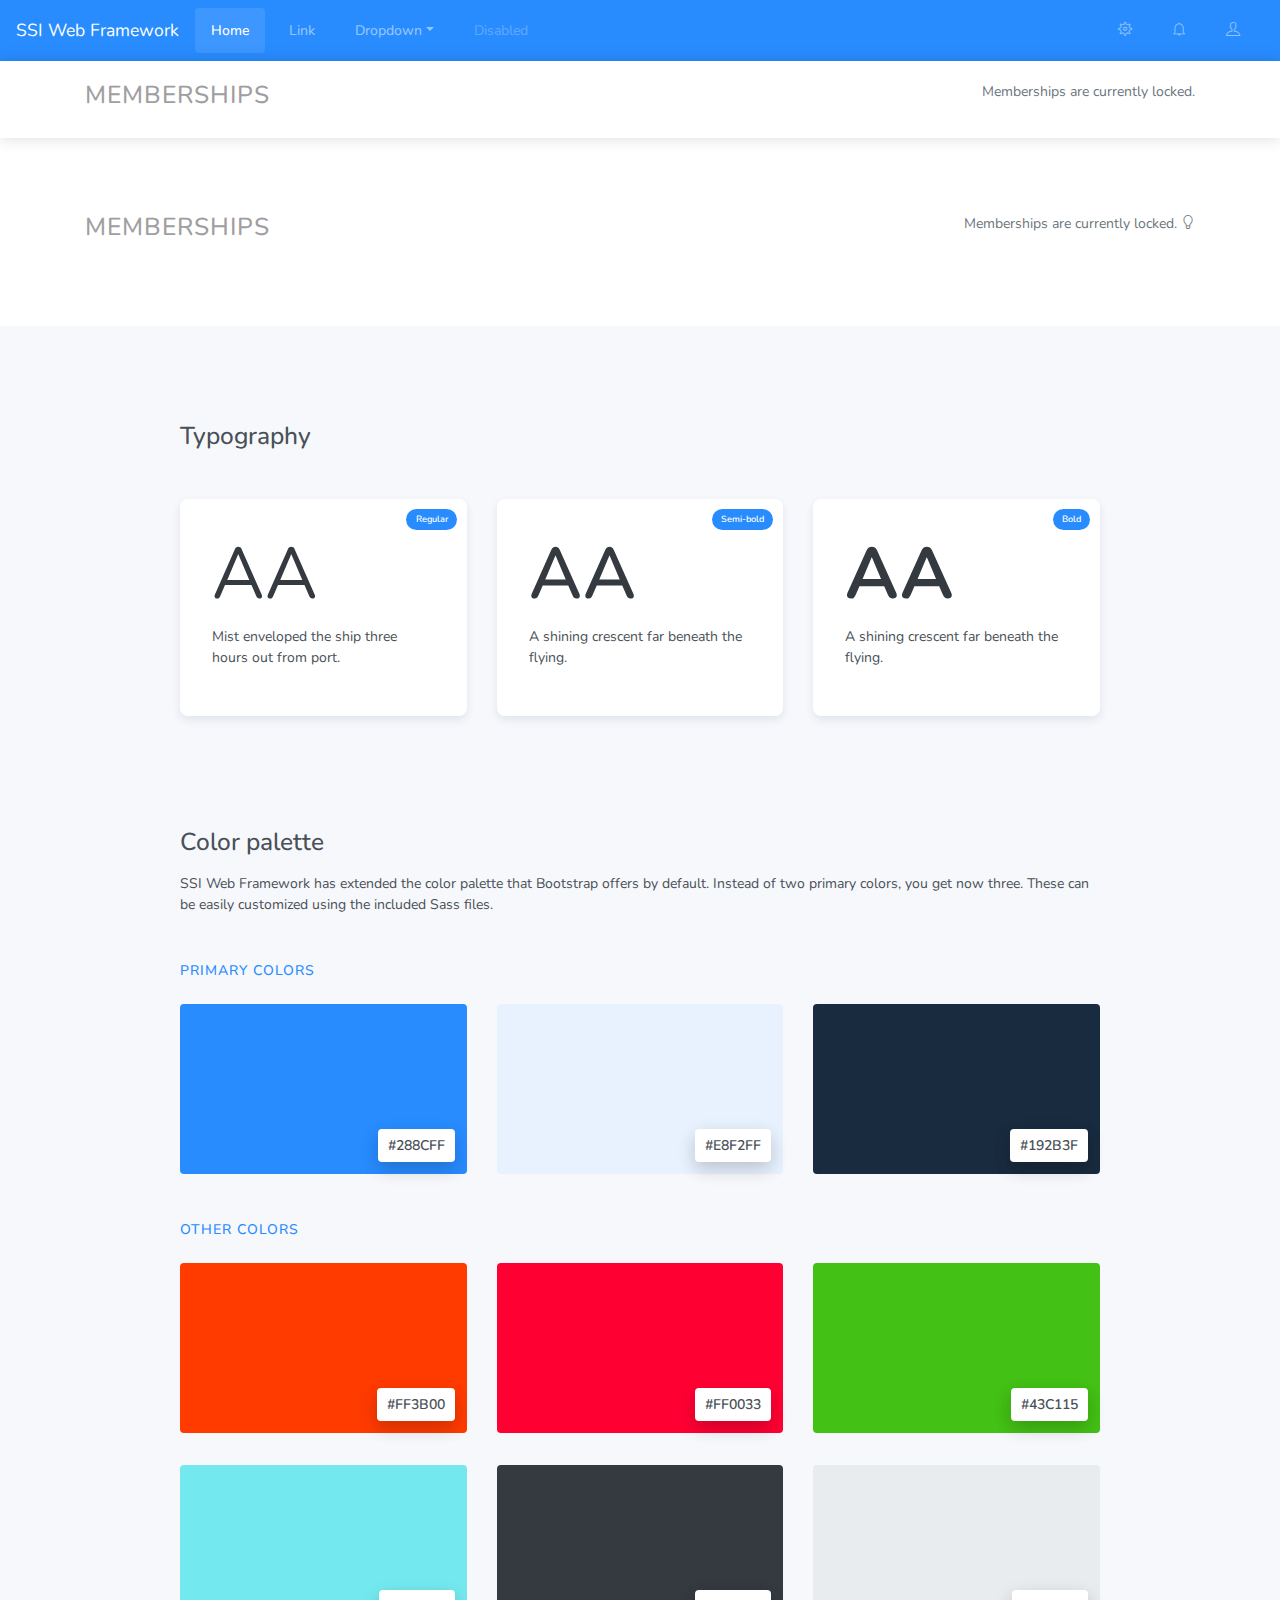
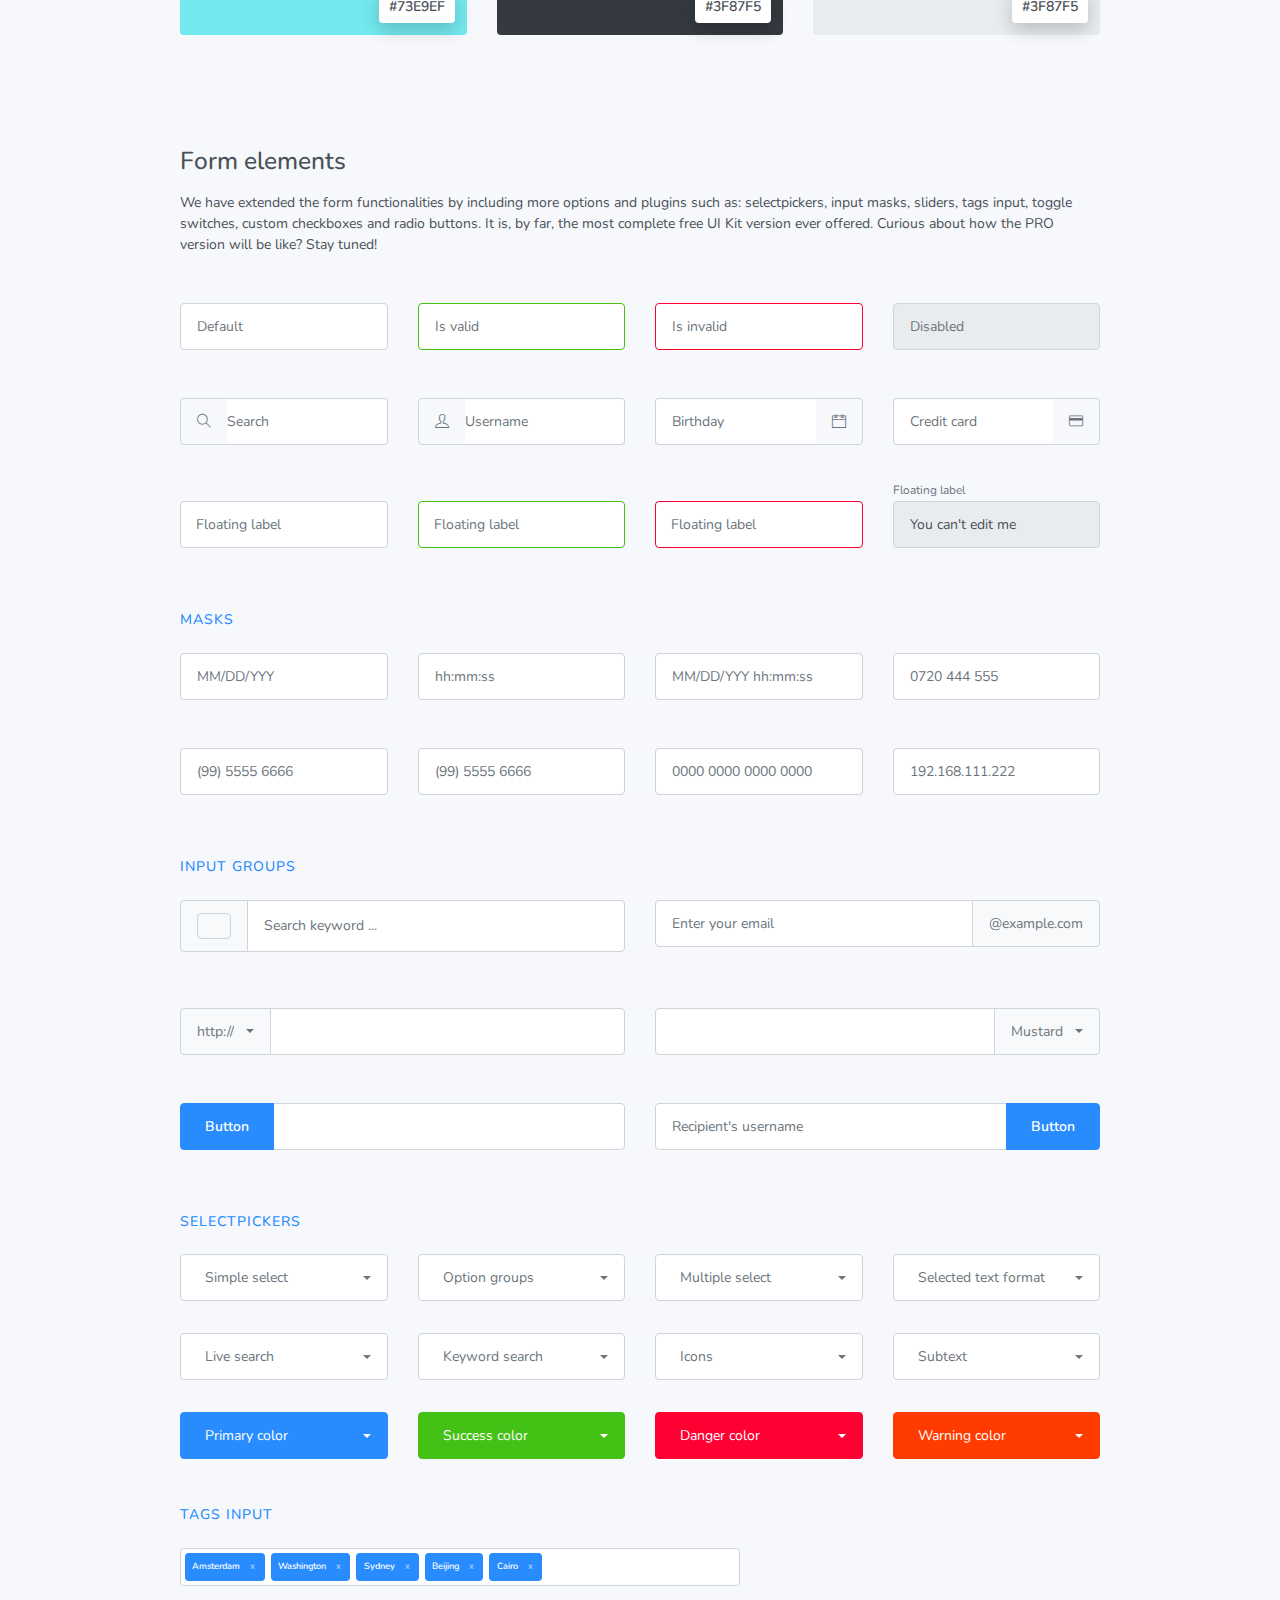
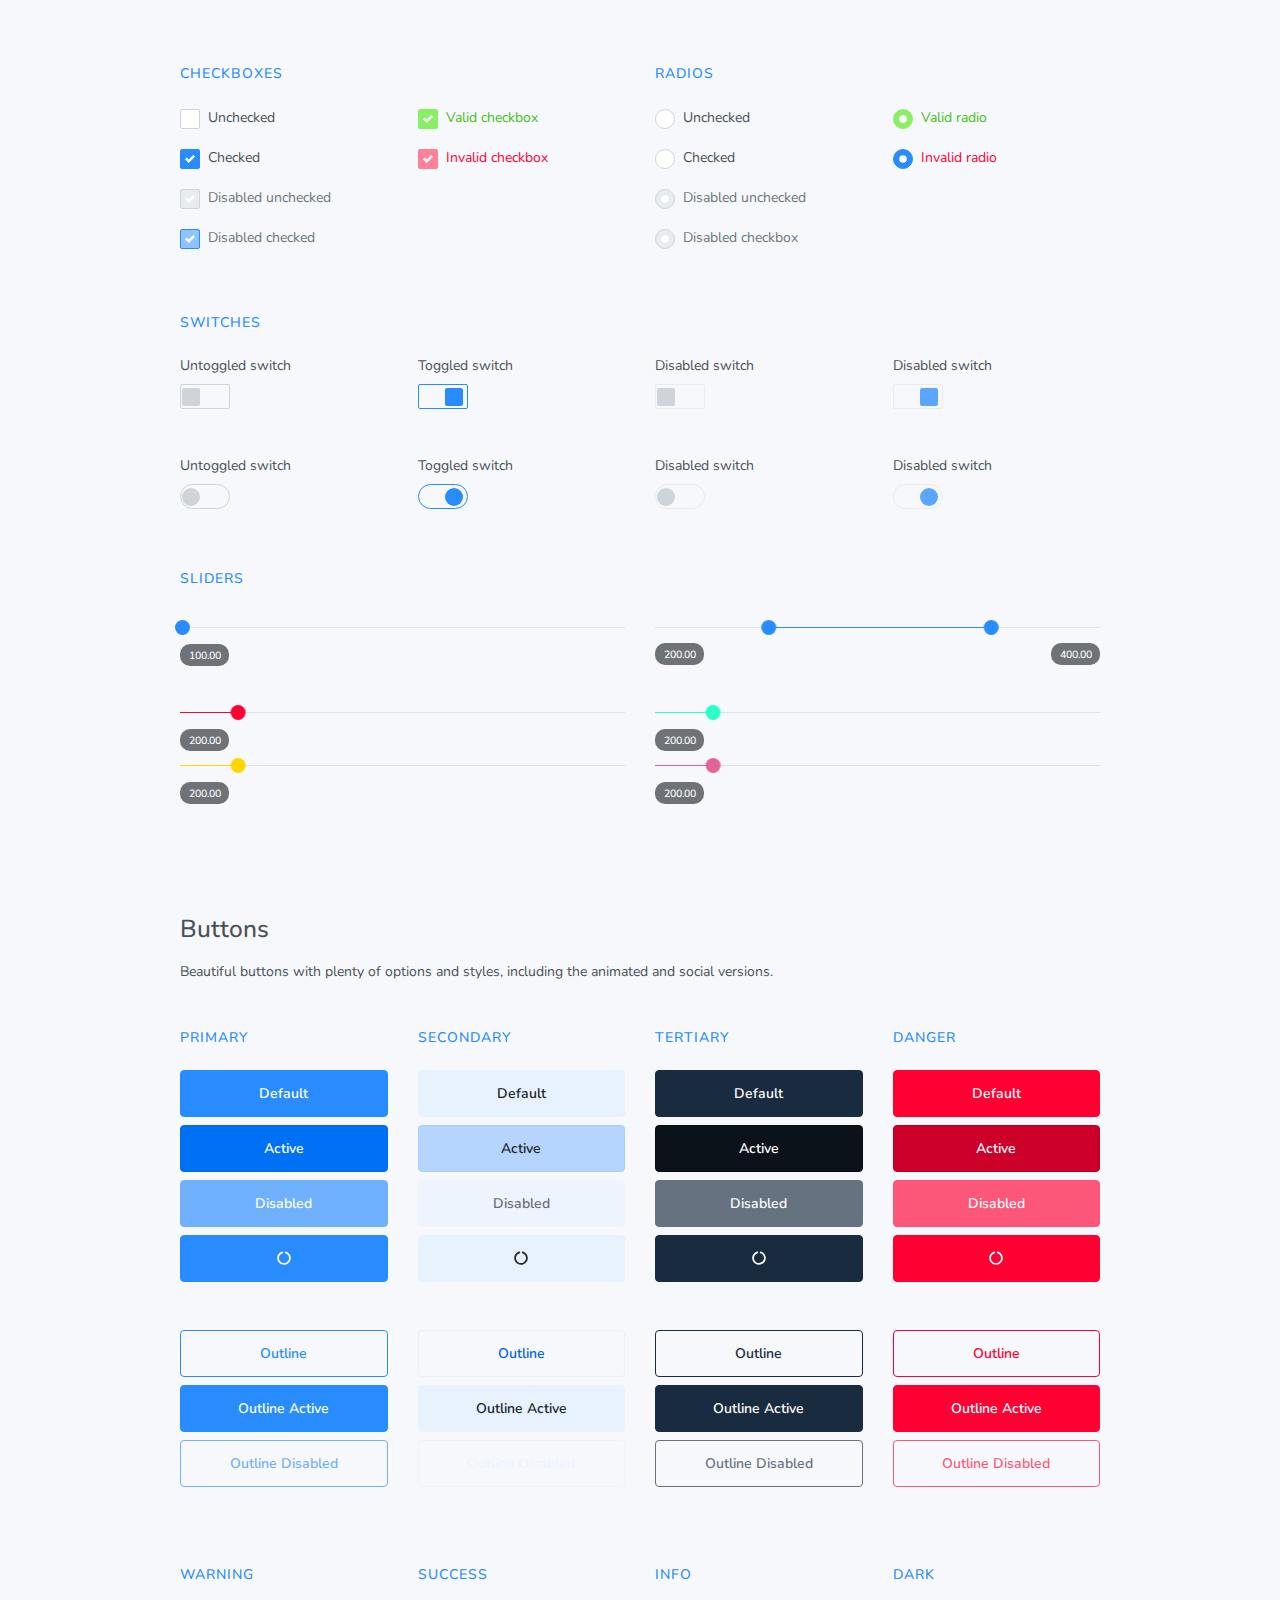
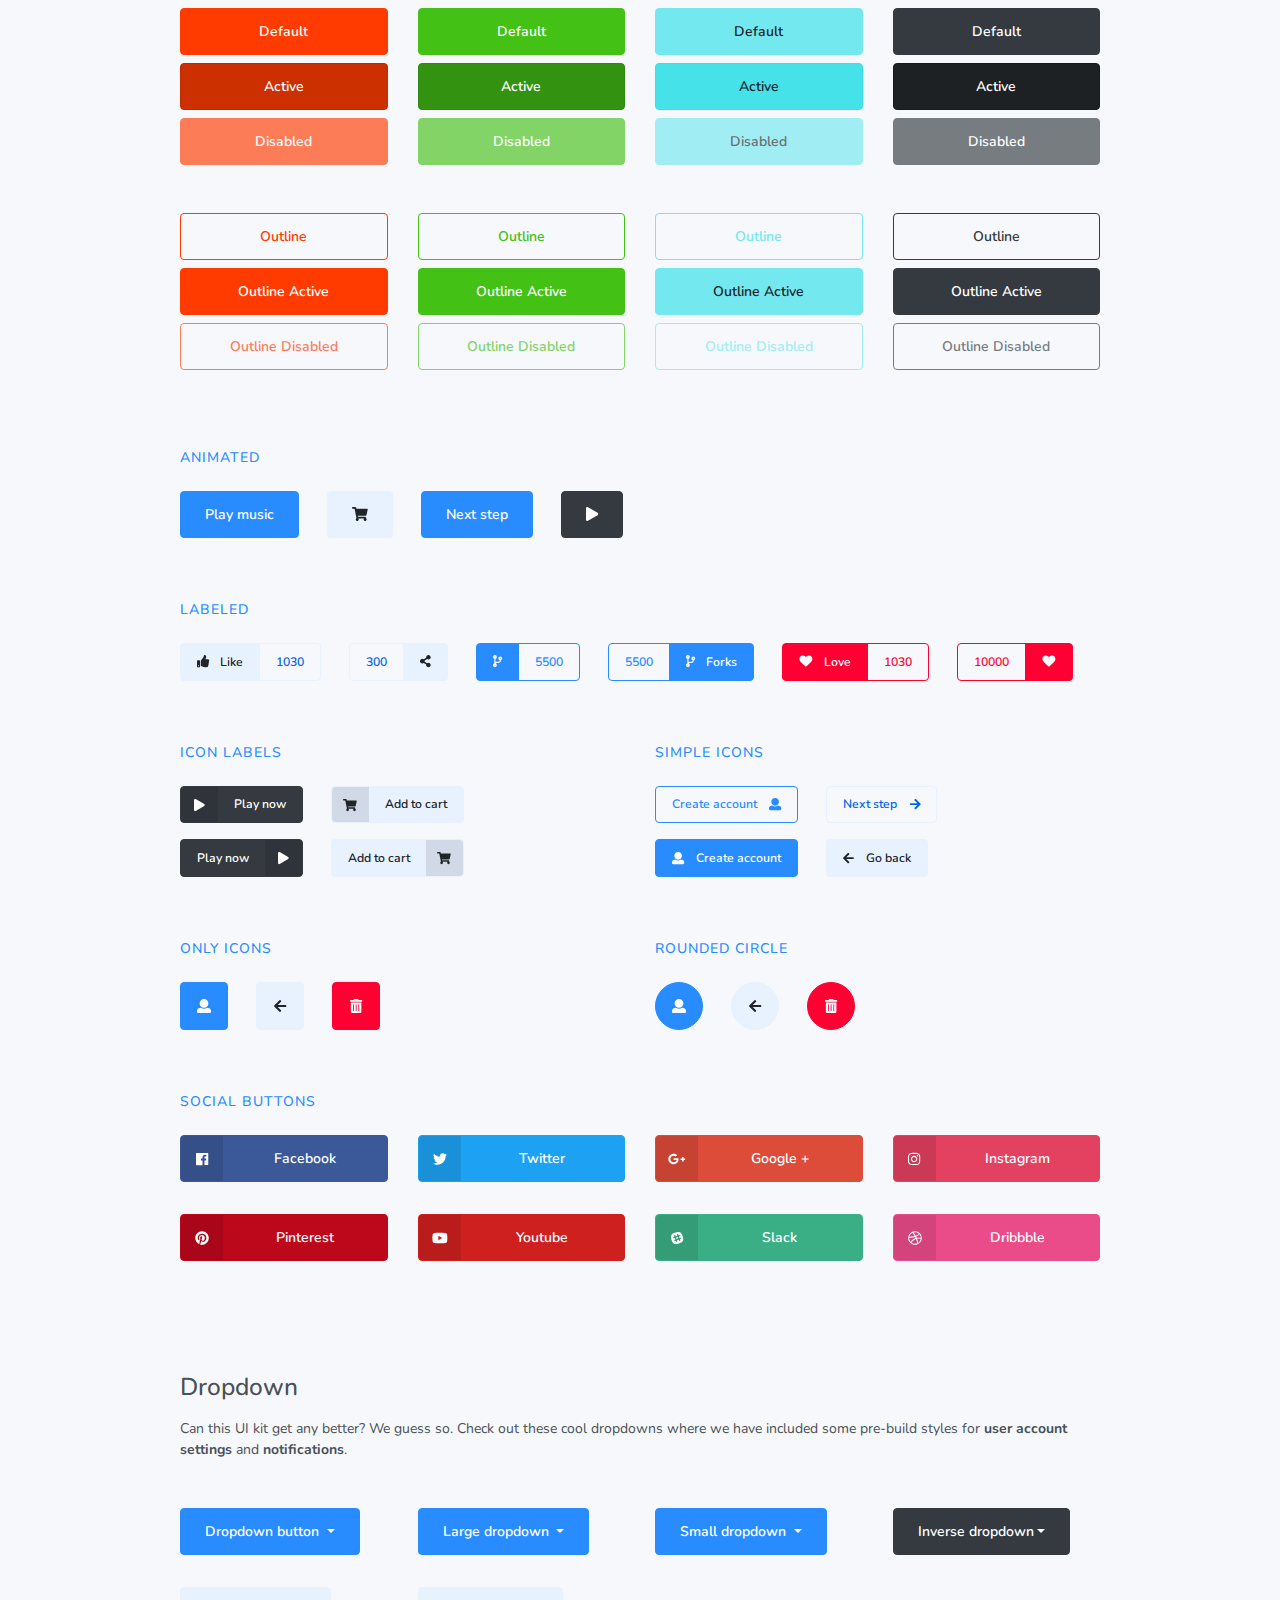
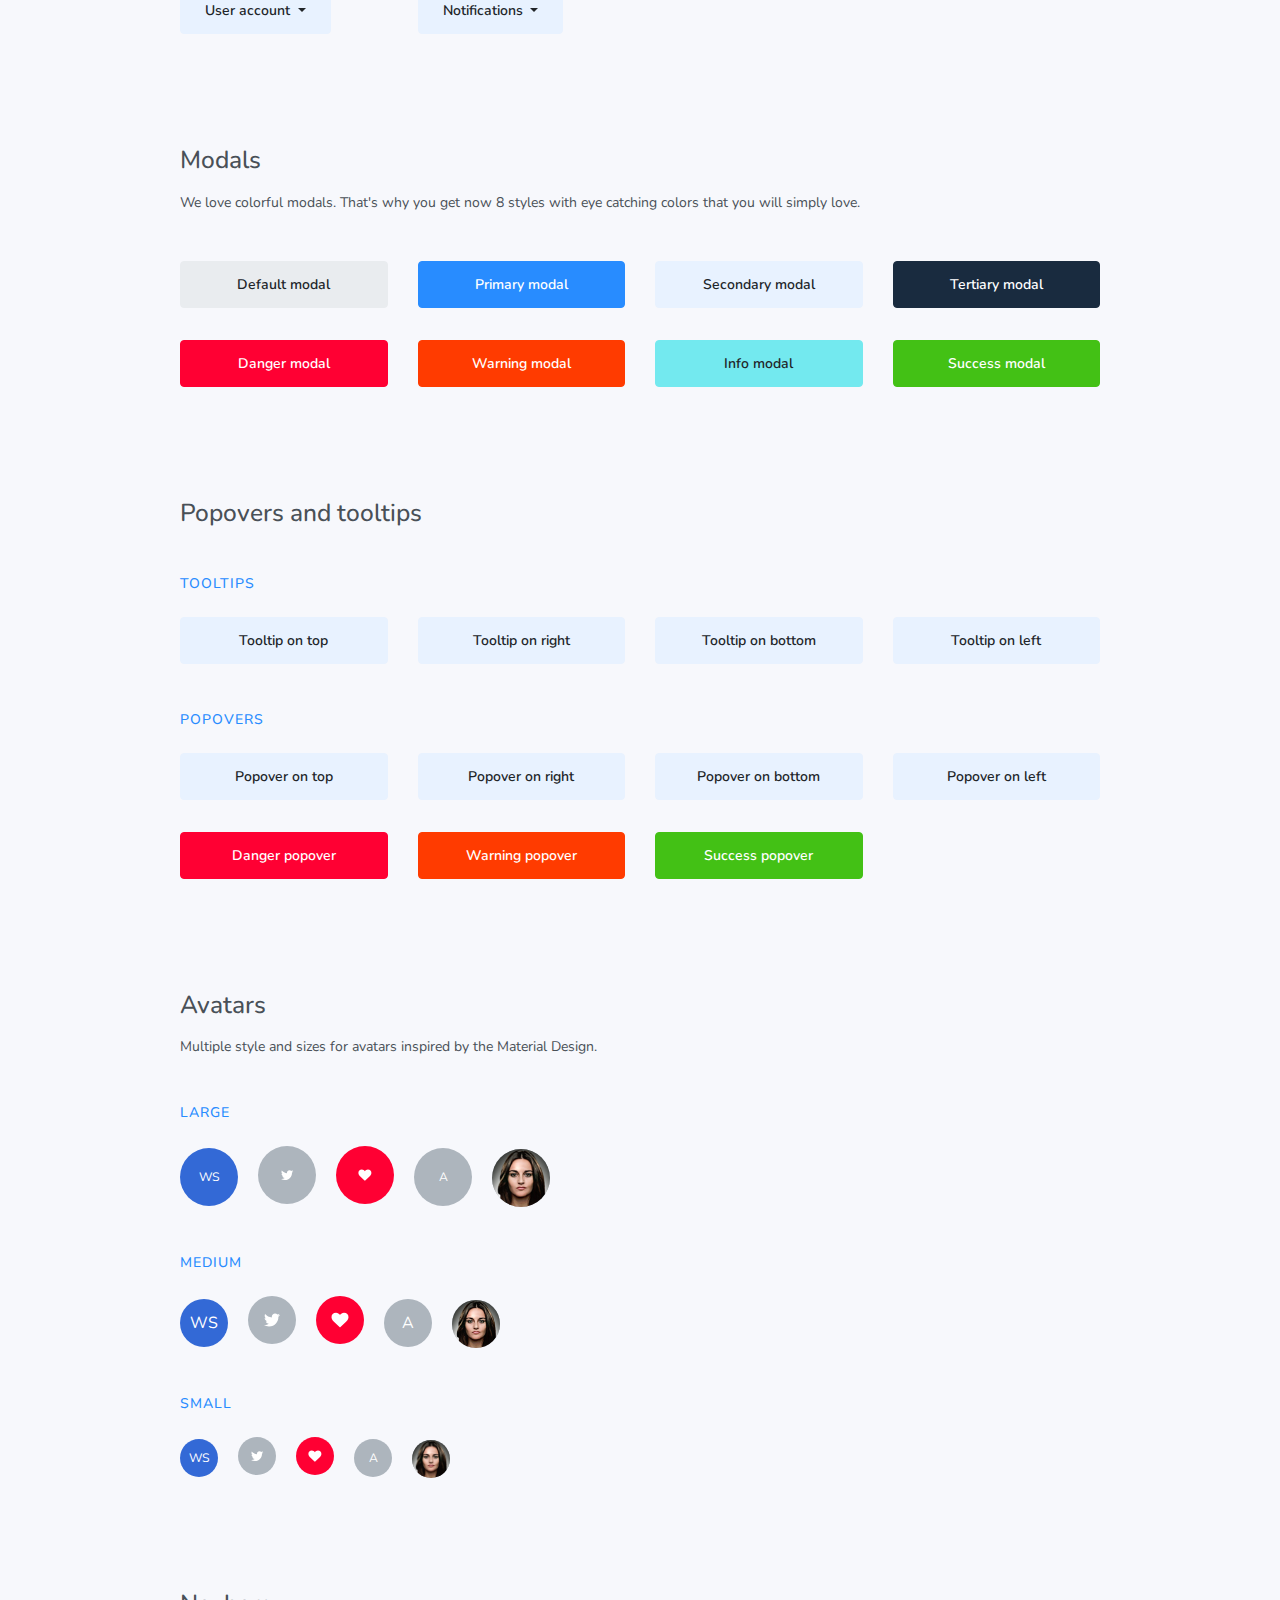
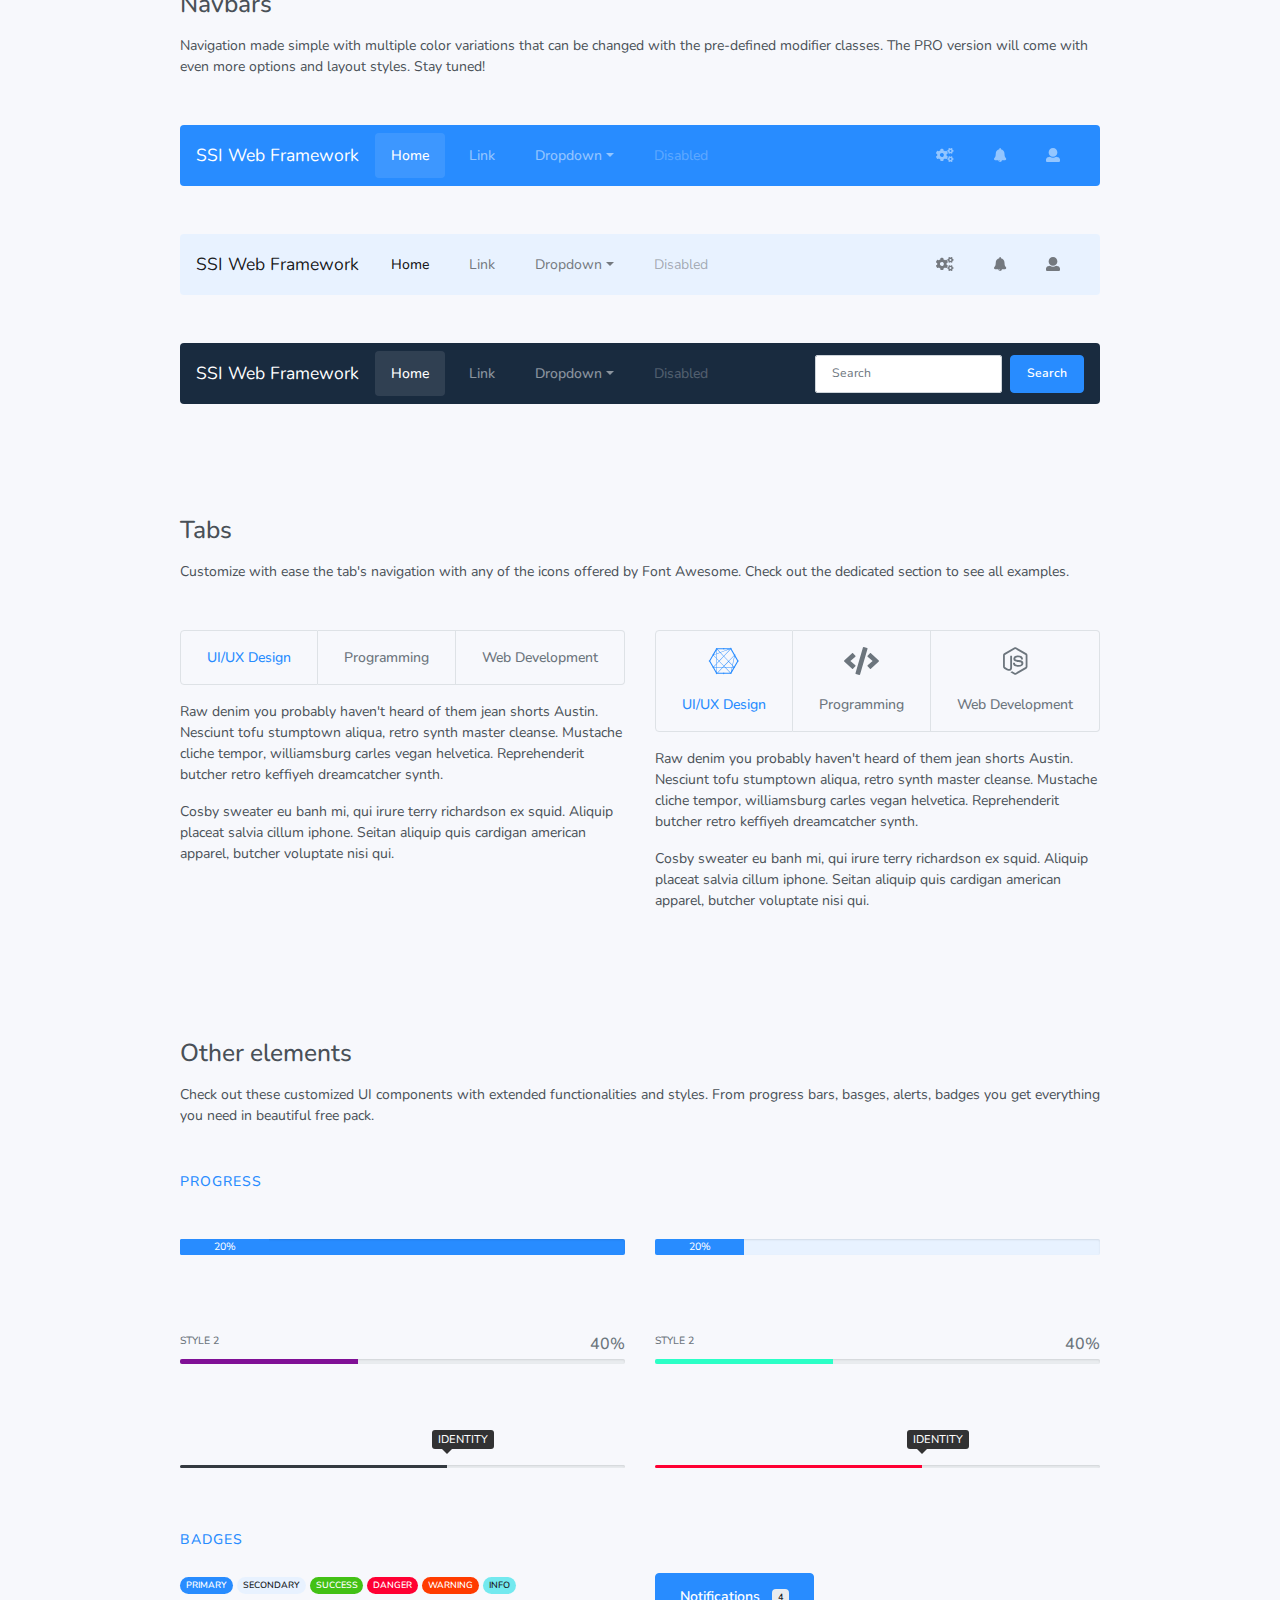
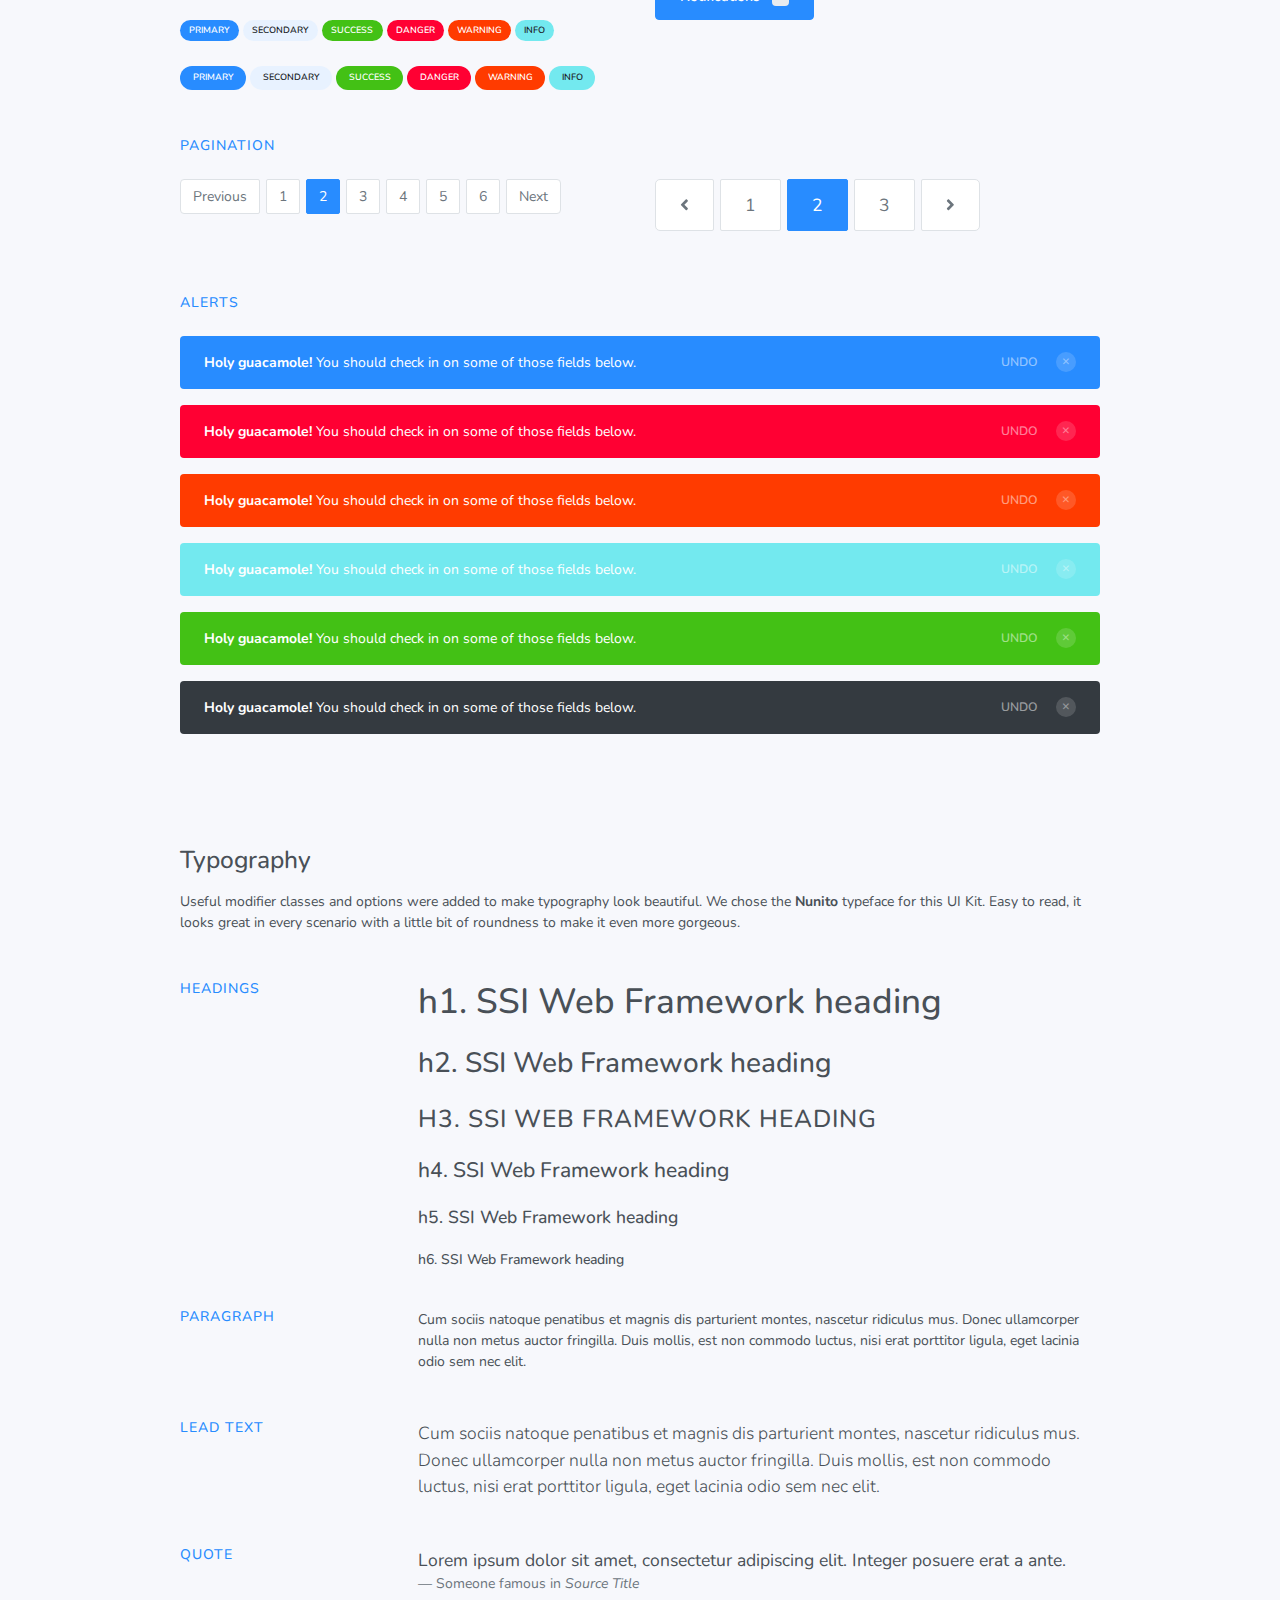
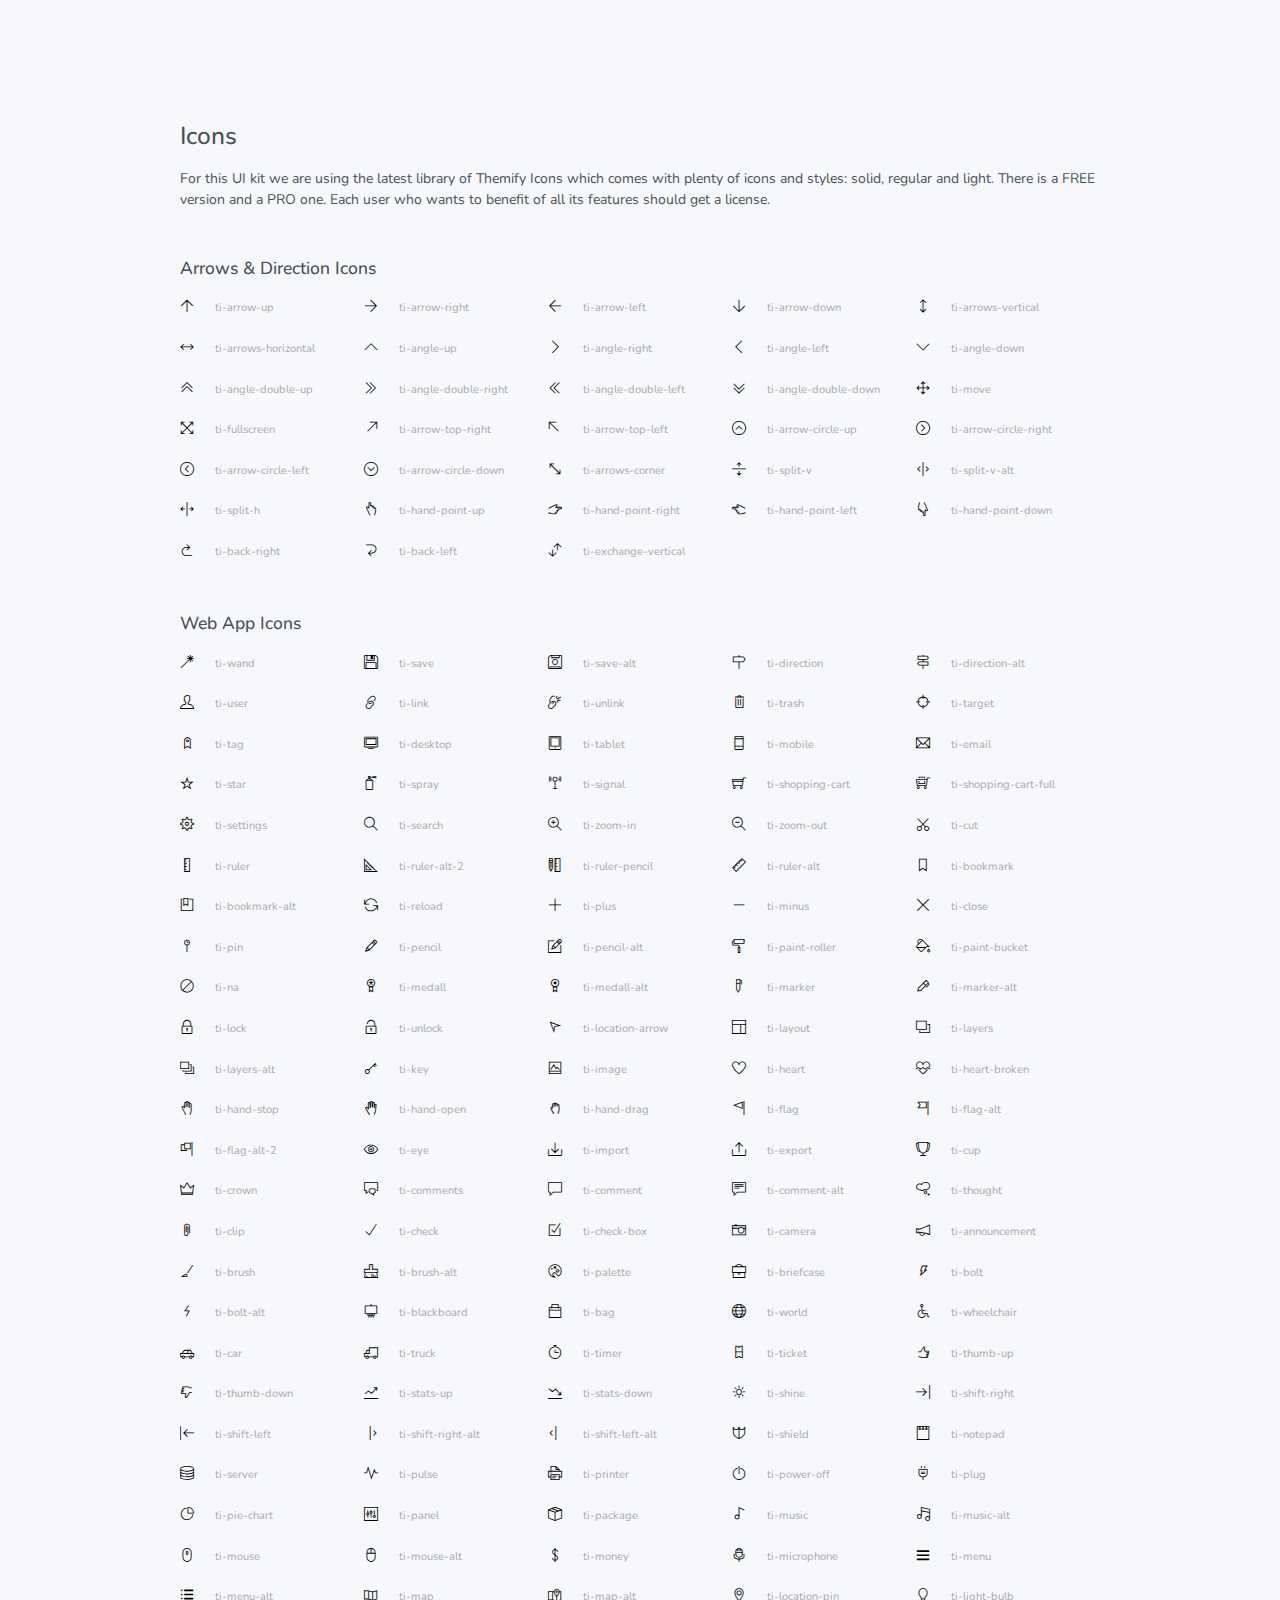
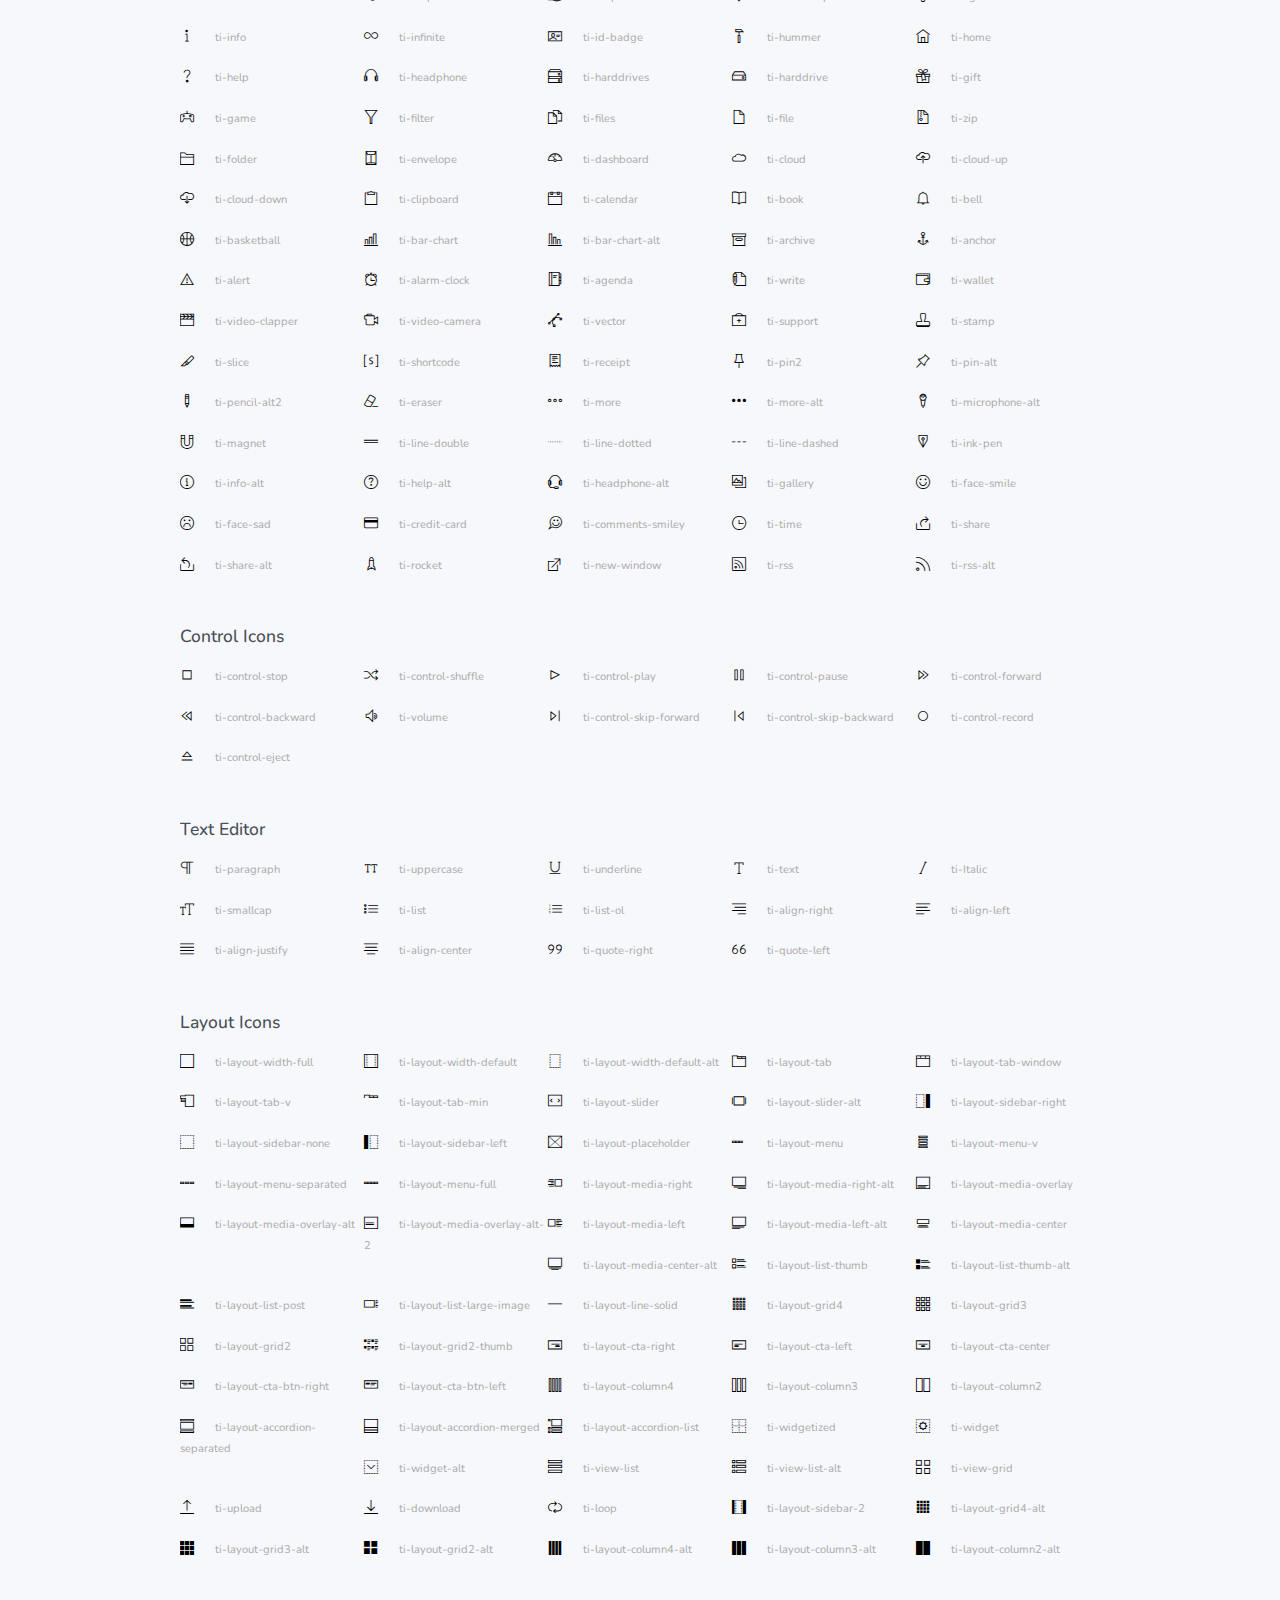
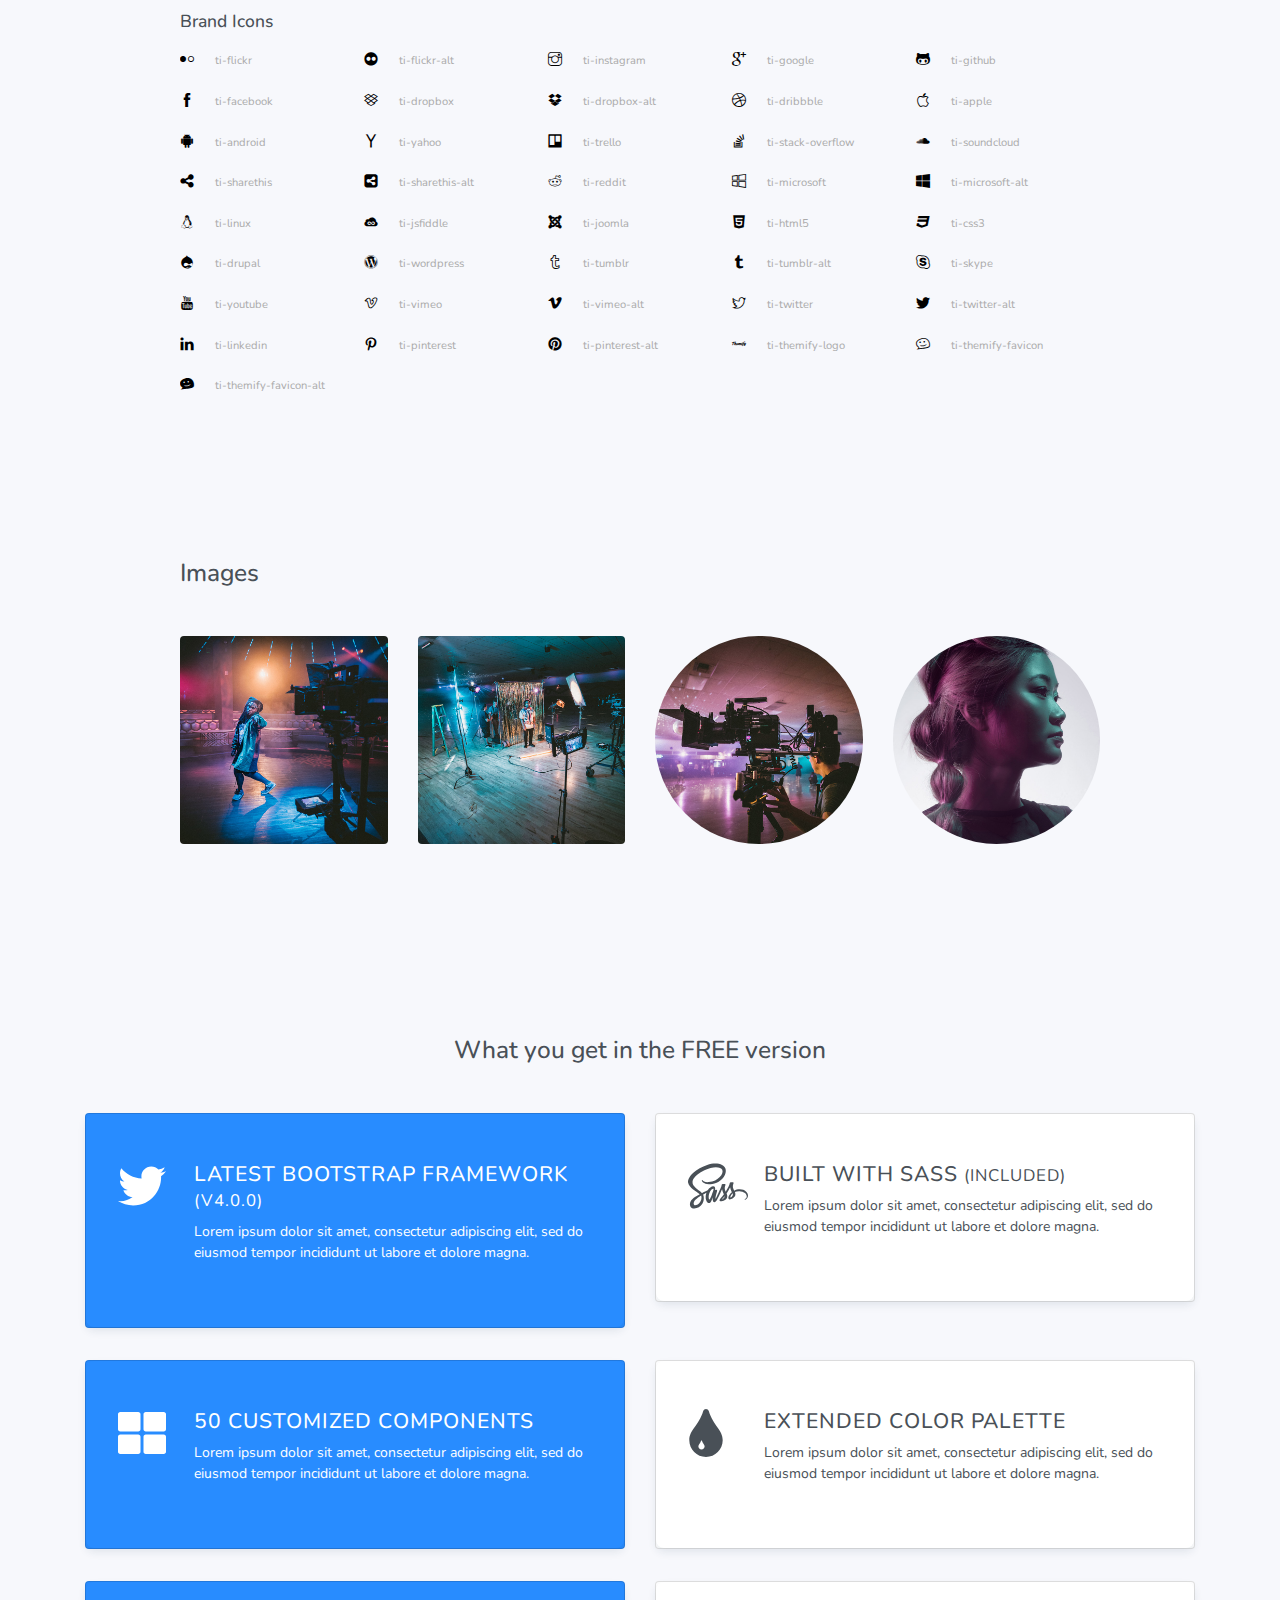
==== index.html @ afe27dd7 "Updates on elements and styles for the framework." ====
<!DOCTYPE html>
<html>
<head>
    <meta charset="utf-8">
    <meta name="viewport" content="width=device-width, initial-scale=1.0">
    <meta name="description" content="Probably the most complete UI kit out there. Multiple functionalities and controls added,  extended color palette and beautiful typography, designed as its own extended version of Bootstrap at  the highest level of quality.                             ">
    <meta name="author" content="Webpixels">

    <title>SSI Web Framework </title>

    <!-- Fonts -->
    <link href="https://fonts.googleapis.com/css?family=Nunito:400,600,700,800" rel="stylesheet">


    <!-- Icons -->
    <link rel="stylesheet" href="./assets/demo-files/demo.css">
    <link rel="stylesheet" href="./assets/css/themify-icons.css">
    <!--[if lt IE 8]><!-->
    <!--<link rel="stylesheet" href="assets/ie7/ie7.css">-->


    <!-- Plugins -->
    <link rel="stylesheet" href="./assets/vendor/animate/animate.min.css" type="text/css">
    <link rel="stylesheet" href="./assets/vendor/swiper/css/swiper.min.css" type="text/css">


    <!-- SSI Web Framework -->
    <link type="text/css" href="./assets/css/boomerang.css" rel="stylesheet">


    <!-- Styles used only for this demo - Remove it in your project -->
    <link rel="stylesheet" href="./assets/vendor/jquery-scrollbar/css/jquery-scrollbar.css">
    <link type="text/css" href="./assets/css/demo.css" rel="stylesheet">
</head>
<body>

<nav class="navbar navbar-expand-lg navbar-dark bg-primary">
    <a class="navbar-brand" href="#">SSI Web Framework</a>
    <button class="navbar-toggler" type="button" data-toggle="collapse" data-target="#navbar_example_1" aria-controls="navbar_example_1" aria-expanded="false" aria-label="Toggle navigation">
        <span class="navbar-toggler-icon"></span>
    </button>

    <div class="collapse navbar-collapse" id="navbar_example_1">
        <ul class="navbar-nav mr-auto">
            <li class="nav-item active">
                <a class="nav-link" href="#">Home <span class="sr-only">(current)</span></a>
            </li>
            <li class="nav-item">
                <a class="nav-link" href="#">Link</a>
            </li>
            <li class="nav-item dropdown">
                <a class="nav-link dropdown-toggle" href="#" id="navbar_1_dropdown_1" role="button" data-toggle="dropdown" aria-haspopup="true" aria-expanded="false">Dropdown</a>
                <div class="dropdown-menu" aria-labelledby="navbar_1_dropdown_1">
                    <a class="dropdown-item" href="#">Action</a>
                    <a class="dropdown-item" href="#">Another action</a>
                    <div class="dropdown-divider"></div>
                    <a class="dropdown-item" href="#">Something else here</a>
                </div>
            </li>
            <li class="nav-item">
                <a class="nav-link disabled" href="#">Disabled</a>
            </li>
        </ul>

        <ul class="navbar-nav ml-auto">
            <li class="nav-item">
                <a class="nav-link nav-link-icon" href="#"><span class="ti-settings"></span></a>
            </li>
            <li class="nav-item dropdown">
                <a class="nav-link nav-link-icon" href="#" id="navbar_1_dropdown_2" role="button" data-toggle="dropdown" aria-haspopup="true" aria-expanded="false"><span class="ti-bell"></span></a>
                <div class="dropdown-menu dropdown-menu-right dropdown-menu-xl py-0">
                    <div class="py-3 px-3">
                        <h5 class="heading h6 mb-0">Notifications</h5>
                    </div>
                    <div class="list-group">
                        <a href="#" class="list-group-item list-group-item-action d-flex align-items-center">
                            <div class="list-group-img">
                                <span class="avatar bg-purple">JD</span>
                            </div>
                            <div class="list-group-content">
                                <div class="list-group-heading">Johnyy Depp <small>10:05 PM</small></div>
                                <p class="text-sm">Lorem ipsum dolor sit amet consectetur adipiscing eiusmod tempor</p>
                            </div>
                        </a>
                        <a href="#" class="list-group-item list-group-item-action d-flex align-items-center">
                            <div class="list-group-img">
                                <span class="avatar bg-pink">TC</span>
                            </div>
                            <div class="list-group-content">
                                <div class="list-group-heading">Tom Cruise <small>10:05 PM</small></div>
                                <p class="text-sm">Lorem ipsum dolor sit amet consectetur adipiscing eiusmod tempor</p>
                            </div>
                        </a>
                        <a href="#" class="list-group-item list-group-item-action d-flex align-items-center">
                            <div class="list-group-img">
                                <span class="avatar bg-blue">WS</span>
                            </div>
                            <div class="list-group-content">
                                <div class="list-group-heading">Will Smith <small>10:05 PM</small></div>
                                <p class="text-sm">Lorem ipsum dolor sit amet consectetur adipiscing eiusmod tempor</p>
                            </div>
                        </a>
                    </div>
                    <div class="py-3 text-center">
                        <a href="#" class="link link-sm link--style-3">View all notifications</a>
                    </div>
                </div>
            </li>
            <li class="nav-item dropdown">
                <a class="nav-link nav-link-icon" href="#" id="navbar_1_dropdown_3" role="button" data-toggle="dropdown" aria-haspopup="true" aria-expanded="false"><span class="ti-user"></span></a>
                <div class="dropdown-menu dropdown-menu-right">
                    <h6 class="dropdown-header"> User menu</h6>
                    <a class="dropdown-item" href="#">
                        <span class="float-right badge badge-primary">4</span>
                        <span class="ti-email"></span> Messages
                    </a>
                    <a class="dropdown-item" href="#">
                        <span class="ti-settings"></span> Settings
                    </a>
                    <div class="dropdown-divider" role="presentation"></div>
                    <a class="dropdown-item" href="#">
                        <span class="ti-shift-right"></span> Sign out
                    </a>
                </div>
            </li>
        </ul>
    </div>
</nav>

<div class="upgrade-banner bg-white">
    <div class="container">
        <div class="row v-center">
            <div class="col-sm-6">
                <h3>Memberships</h3>
            </div>
            <div class="col-sm-6 text-right">
                <div class="affiliates-index-header-status text-muted">
                    <span>Memberships are currently locked.</span>
                    <!--<svg xmlns="http://www.w3.org/2000/svg" width="35" height="46" viewBox="0 0 35 46" class="icon-20 icon-inline ml4"><title>ui-24px-outline-1_lock</title><g transform="translate(2 2)" stroke-width="3" stroke="#36434D" fill="none" fill-rule="evenodd" stroke-linecap="round" stroke-linejoin="round"><path d="M15.5 0c-5.425 0-9.688 4.2-9.688 9.545v5.728h19.375V9.545C25.188 4.2 20.925 0 15.5 0zM0 15.273h31V42H0z"></path><ellipse cx="15.5" cy="26.727" rx="3.875" ry="3.818"></ellipse><path d="M15 30.545v3.819"></path></g></svg>-->

                </div>


            </div>
        </div>
    </div>
</div>






<div class="bg-white pv7 pv6-xs">
    <div class="container">
        <div class="row v-center">
            <div class="col-sm-6">
                <h3>Memberships</h3>
            </div>
            <div class="col-sm-6 text-right">
                <div class="affiliates-index-header-status text-muted">
                    <span>Memberships are currently locked.</span>
                    <!--<svg xmlns="http://www.w3.org/2000/svg" width="35" height="46" viewBox="0 0 35 46" class="ti-light-bulb"><title>ui-24px-outline-1_lock</title><g transform="translate(2 2)" stroke-width="3" stroke="#36434D" fill="none" fill-rule="evenodd" stroke-linecap="round" stroke-linejoin="round"><path d="M15.5 0c-5.425 0-9.688 4.2-9.688 9.545v5.728h19.375V9.545C25.188 4.2 20.925 0 15.5 0zM0 15.273h31V42H0z"></path><ellipse cx="15.5" cy="26.727" rx="3.875" ry="3.818"></ellipse><path d="M15 30.545v3.819"></path></g></svg>-->
                    <span class="ti-light-bulb"></span>
                </div>
            </div>
        </div>
    </div>
</div>




<main class="main">


    <section class="slice-lg">
        <div class="container">
            <div class="row justify-content-center">
                <div class="col-lg-10">
                    <!-- Typography -->
                    <h2 class="heading h3 mb-5">Typography</h2>

                    <div class="row typeface-palette cols-xs-space cols-sm-space cols-md-space">
                        <div class="col-sm-4">
                            <a>
                                <div class="typeface-entry">
                                    <span class="badge badge-md typeface-badge badge-pill bg-primary text-white">Regular</span>
                                    <h3 class="heading display-3 font-weight-400 text-dark">
                                        Aa
                                    </h3>
                                    <p>
                                        Mist enveloped the ship three hours out from port.
                                    </p>
                                </div>
                            </a>
                        </div>

                        <div class="col-sm-4">
                            <a>
                                <div class="typeface-entry">
                                    <span class="badge badge-md typeface-badge badge-pill bg-primary text-white">Semi-bold</span>
                                    <h3 class="heading display-3 font-weight-600 text-dark">
                                        Aa
                                    </h3>
                                    <p>
                                        A shining crescent far beneath the flying.
                                    </p>
                                </div>
                            </a>
                        </div>

                        <div class="col-sm-4">
                            <a data-value="'Quicksand', sans-serif">
                                <div class="typeface-entry">
                                    <span class="badge badge-md typeface-badge badge-pill bg-primary text-white">Bold</span>
                                    <h3 class="heading display-3 font-weight-700 text-dark">
                                        Aa
                                    </h3>
                                    <p>
                                        A shining crescent far beneath the flying.
                                    </p>
                                </div>
                            </a>
                        </div>
                    </div>

                    <!-- Color palette -->
                    <h2 class="heading h3 mb-3" style="margin-top: 7rem;">Color palette</h2>
                    <p>SSI Web Framework has extended the color palette that Bootstrap offers by default. Instead of two primary colors, you get now three. These can be easily customized using the included Sass files.</p>

                    <div class="row-wrapper">
                        <h3 class="heading h6 text-uppercase text-primary mt-5 mb-4">Primary colors</h3>
                        <div class="row color-palette cols-xs-space cols-sm-space cols-md-space">
                            <div class="col-4">
                                <a href="#" data-toggle="tooltip" title="Primary">
                                    <div class="color-entry bg-primary">
	                                <span class="color-code z-depth-2 font-weight-bold text-uppercase rounded">
	                                    #288cff
	                                </span>
                                    </div>
                                </a>
                            </div>

                            <div class="col-4">
                                <a href="#" data-toggle="tooltip" title="Secondary">
                                    <div class="color-entry bg-secondary">
	                                <span class="color-code z-depth-2 font-weight-bold text-uppercase rounded">
	                                    #e8f2ff
	                                </span>
                                    </div>
                                </a>
                            </div>

                            <div class="col-4">
                                <a href="#" data-toggle="tooltip" title="Tertiary">
                                    <div class="color-entry bg-tertiary">
	                                <span class="color-code z-depth-2 font-weight-bold text-uppercase rounded">
	                                    #192b3f
	                                </span>
                                    </div>
                                </a>
                            </div>
                        </div>

                        <h3 class="heading h6 text-uppercase text-primary mt-5 mb-4">Other colors</h3>
                        <div class="row color-palette cols-xs-space cols-sm-space cols-md-space">
                            <div class="col-4">
                                <a href="#" data-toggle="tooltip" title="Warning">
                                    <div class="color-entry bg-warning">
	                                <span class="color-code z-depth-2 font-weight-bold text-uppercase rounded">
	                                    #ff3b00
	                                </span>
                                    </div>
                                </a>
                            </div>

                            <div class="col-4">
                                <a href="#" data-toggle="tooltip" title="Danger">
                                    <div class="color-entry bg-danger">
	                                <span class="color-code z-depth-2 font-weight-bold text-uppercase rounded">
	                                    #ff0033
	                                </span>
                                    </div>
                                </a>
                            </div>

                            <div class="col-4">
                                <a href="#" data-toggle="tooltip" title="Success">
                                    <div class="color-entry bg-success">
	                                <span class="color-code z-depth-2 font-weight-bold text-uppercase rounded">
	                                    #43c115
	                                </span>
                                    </div>
                                </a>
                            </div>
                        </div>

                        <div class="row color-palette cols-xs-space cols-sm-space cols-md-space">
                            <div class="col-4">
                                <a href="#" data-toggle="tooltip" title="Warning">
                                    <div class="color-entry bg-info">
	                                <span class="color-code z-depth-2 font-weight-bold text-uppercase rounded">
	                                    #73e9ef
	                                </span>
                                    </div>
                                </a>
                            </div>

                            <div class="col-4">
                                <a href="#" data-toggle="tooltip" title="Danger">
                                    <div class="color-entry bg-dark">
	                                <span class="color-code z-depth-2 font-weight-bold text-uppercase rounded">
	                                    #3f87f5
	                                </span>
                                    </div>
                                </a>
                            </div>

                            <div class="col-4">
                                <a href="#" data-toggle="tooltip" title="Success">
                                    <div class="color-entry bg-light">
	                                <span class="color-code z-depth-2 font-weight-bold text-uppercase rounded">
	                                    #3f87f5
	                                </span>
                                    </div>
                                </a>
                            </div>
                        </div>
                    </div>

                    <!-- Form elements -->
                    <h2 class="heading h3 mb-3" style="margin-top: 7rem;">Form elements</h2>
                    <p class="mb-5">We have extended the form functionalities by including more options and plugins such as: selectpickers, input masks, sliders, tags input, toggle switches, custom checkboxes and radio buttons. It is, by far, the most complete free UI Kit version ever offered. Curious about how the PRO version will be like? Stay tuned!</p>

                    <div class="row-wrapper">
                        <div class="row cols-xs-space cols-sm-space cols-md-space">
                            <div class="col-lg-3 col-md-6">
                                <div class="form-group">
                                    <input type="text" class="form-control" placeholder="Default">
                                </div>
                            </div>
                            <div class="col-lg-3 col-md-6">
                                <div class="form-group">
                                    <input type="text" class="form-control is-valid" placeholder="Is valid">
                                </div>
                            </div>
                            <div class="col-lg-3 col-md-6">
                                <div class="form-group">
                                    <input type="text" class="form-control is-invalid" placeholder="Is invalid">
                                </div>
                            </div>
                            <div class="col-lg-3 col-md-6">
                                <div class="form-group">
                                    <input type="text" class="form-control" placeholder="Disabled" disabled>
                                </div>
                            </div>
                        </div>

                        <div class="row cols-xs-space cols-sm-space cols-md-space">
                            <div class="col-lg-3 col-md-6">
                                <div class="form-group">
                                    <div class="input-group input-group-transparent mb-4">
                                        <div class="input-group-prepend">
                                            <span class="input-group-text"><span class="ti-search"></span></span>
                                        </div>
                                        <input type="text" class="form-control" placeholder="Search">
                                    </div>
                                </div>
                            </div>
                            <div class="col-lg-3 col-md-6">
                                <div class="form-group">
                                    <div class="input-group input-group-transparent mb-4">
                                        <div class="input-group-prepend">
                                            <span class="input-group-text"><span class="ti-user"></span></span>
                                        </div>
                                        <input type="text" class="form-control" placeholder="Username">
                                    </div>
                                </div>
                            </div>
                            <div class="col-lg-3 col-md-6">
                                <div class="form-group">
                                    <div class="input-group input-group-transparent mb-4">
                                        <input type="text" class="form-control" placeholder="Birthday">
                                        <div class="input-group-append">
                                            <span class="input-group-text"><span class="ti-calendar"></span></span>
                                        </div>
                                    </div>
                                </div>
                            </div>
                            <div class="col-lg-3 col-md-6">
                                <div class="form-group">
                                    <div class="input-group input-group-transparent mb-4">
                                        <input type="text" class="form-control" placeholder="Credit card">
                                        <div class="input-group-append">
                                            <span class="input-group-text"><span class="ti-credit-card"></span></span>
                                        </div>
                                    </div>
                                </div>
                            </div>
                        </div>

                        <div class="row cols-xs-space cols-sm-space cols-md-space">
                            <div class="col-lg-3 col-md-6">
                                <div class="form-group has-floating-label">
                                    <label class="control-label">Floating label</label>
                                    <input type="text" class="form-control">
                                </div>
                            </div>
                            <div class="col-lg-3 col-md-6">
                                <div class="form-group has-floating-label">
                                    <label class="control-label">Floating label</label>
                                    <input type="text" class="form-control is-valid">
                                </div>
                            </div>
                            <div class="col-lg-3 col-md-6">
                                <div class="form-group has-floating-label">
                                    <label class="control-label">Floating label</label>
                                    <input type="text" class="form-control is-invalid">
                                </div>
                            </div>
                            <div class="col-lg-3 col-md-6">
                                <div class="form-group focused has-floating-label">
                                    <label class="control-label">Floating label</label>
                                    <input type="text" class="form-control" value="You can't edit me" disabled>
                                </div>
                            </div>
                        </div>

                        <h3 class="heading h6 text-uppercase text-primary mt-5 mb-4">Masks</h3>
                        <div class="row cols-xs-space cols-sm-space cols-md-space">
                            <div class="col-lg-3 col-md-6">
                                <div class="form-group">
                                    <input type="text" class="form-control input-mask" data-mask="00/00/0000" placeholder="MM/DD/YYY">
                                </div>
                            </div>
                            <div class="col-lg-3 col-md-6">
                                <div class="form-group">
                                    <input type="text" class="form-control input-mask" data-mask="00:00:00" placeholder="hh:mm:ss">
                                </div>
                            </div>
                            <div class="col-lg-3 col-md-6">
                                <div class="form-group">
                                    <input type="text" class="form-control input-mask" data-mask="00/00/0000 00:00:00" placeholder="MM/DD/YYY hh:mm:ss">
                                </div>
                            </div>
                            <div class="col-lg-3 col-md-6">
                                <div class="form-group">
                                    <input type="text" class="form-control input-mask" data-mask="0000 000 000" placeholder="0720 444 555">
                                </div>
                            </div>
                        </div>
                        <div class="row cols-xs-space cols-sm-space cols-md-space">
                            <div class="col-lg-3 col-md-6">
                                <div class="form-group">
                                    <input type="text" class="form-control input-mask" data-mask="(00) 0000 0000" placeholder="(99) 5555 6666">
                                </div>
                            </div>
                            <div class="col-lg-3 col-md-6">
                                <div class="form-group">
                                    <input type="text" class="form-control input-mask" data-mask="(000) 000-0000" placeholder="(99) 5555 6666">
                                </div>
                            </div>
                            <div class="col-lg-3 col-md-6">
                                <div class="form-group">
                                    <input type="text" class="form-control input-mask" data-mask="0000 0000 0000 0000" placeholder="0000 0000 0000 0000">
                                </div>
                            </div>
                            <div class="col-lg-3 col-md-6">
                                <div class="form-group">
                                    <input type="text" class="form-control input-mask" data-mask="000.000.000.000" placeholder="192.168.111.222">
                                </div>
                            </div>
                        </div>

                        <h3 class="heading h6 text-uppercase text-primary mt-5 mb-4">Input groups</h3>
                        <div class="row cols-xs-space cols-sm-space cols-md-space">
                            <div class="col-md-6">
                                <div class="form-group">
                                    <div class="input-group mb-4">
                                        <div class="input-group-prepend">
                                            <span class="input-group-text"><span class="input-group-text"></span></span>
                                        </div>
                                        <input type="text" class="form-control" placeholder="Search keyword ..." aria-label="Search keyword" aria-describedby="basic-addon1">
                                    </div>
                                </div>
                            </div>
                            <div class="col-md-6">
                                <div class="form-group">
                                    <div class="input-group">
                                        <input type="text" class="form-control" placeholder="Enter your email" aria-label="Enter your email" aria-describedby="basic-addon2">
                                        <div class="input-group-append">
                                            <span class="input-group-text" id="basic-addon2">@example.com</span>
                                        </div>
                                    </div>
                                </div>
                            </div>
                        </div>

                        <div class="row cols-xs-space cols-sm-space cols-md-space">
                            <div class="col-md-6">
                                <div class="form-group">
                                    <div class="input-group">
                                        <div class="input-group-prepend">
                                            <select class="selectpicker">
                                                <option>http://</option>
                                                <option>https://</option>
                                            </select>
                                        </div>
                                        <input type="text" class="form-control" aria-label="Text input with dropdown button">
                                    </div>
                                </div>
                            </div>
                            <div class="col-md-6">
                                <div class="form-group">
                                    <div class="input-group">
                                        <input type="text" class="form-control" aria-label="Text input with dropdown button">
                                        <div class="input-group-append">
                                            <select class="selectpicker">
                                                <optgroup label="Picnic">
                                                    <option>Mustard</option>
                                                    <option>Ketchup</option>
                                                    <option>Relish</option>
                                                </optgroup>
                                                <optgroup label="Camping">
                                                    <option>Tent</option>
                                                    <option>Flashlight</option>
                                                    <option>Toilet Paper</option>
                                                </optgroup>
                                            </select>
                                        </div>
                                    </div>
                                </div>
                            </div>
                        </div>

                        <div class="row cols-xs-space cols-sm-space cols-md-space">
                            <div class="col-md-6">
                                <div class="input-group mb-3">
                                    <div class="input-group-prepend">
                                        <button class="btn btn-primary" type="button">Button</button>
                                    </div>
                                    <input type="text" class="form-control" placeholder="" aria-label="" aria-describedby="basic-addon1">
                                </div>
                            </div>
                            <div class="col-md-6">
                                <div class="input-group mb-3">
                                    <input type="text" class="form-control" placeholder="Recipient's username" aria-label="Recipient's username" aria-describedby="basic-addon2">
                                    <div class="input-group-append">
                                        <button class="btn btn-primary" type="button">Button</button>
                                    </div>
                                </div>
                            </div>
                        </div>

                        <h3 class="heading h6 text-uppercase text-primary mt-5 mb-4">Selectpickers</h3>
                        <div class="row cols-xs-space cols-sm-space cols-md-space">
                            <div class="col-lg-3 col-md-6">
                                <select class="selectpicker" title="Simple select">
                                    <option>Alerts</option>
                                    <option>Badges</option>
                                    <option>Buttons</option>
                                    <option>Cards</option>
                                    <option>Forms</option>
                                    <option>Modals</option>
                                </select>
                            </div>
                            <div class="col-lg-3 col-md-6">
                                <select class="selectpicker" title="Option groups">
                                    <optgroup label="Components">
                                        <option>Alerts</option>
                                        <option>Badges</option>
                                        <option>Buttons</option>
                                        <option>Cards</option>
                                    </optgroup>
                                    <optgroup label="Utilities">
                                        <option>Borders</option>
                                        <option>Colors</option>
                                        <option>Typography</option>
                                    </optgroup>
                                </select>
                            </div>
                            <div class="col-lg-3 col-md-6">
                                <select class="selectpicker" multiple title="Multiple select">
                                    <option>Alerts</option>
                                    <option>Badges</option>
                                    <option>Buttons</option>
                                    <option>Cards</option>
                                    <option>Forms</option>
                                    <option>Modals</option>
                                    <option>Borders</option>
                                    <option>Colors</option>
                                    <option>Typography</option>
                                </select>
                            </div>
                            <div class="col-lg-3 col-md-6">
                                <select class="selectpicker" multiple data-selected-text-format="count" title="Selected text format">
                                    <option>Alerts</option>
                                    <option>Badges</option>
                                    <option>Buttons</option>
                                    <option>Cards</option>
                                    <option>Forms</option>
                                    <option>Modals</option>
                                    <option>Borders</option>
                                    <option>Colors</option>
                                    <option>Typography</option>
                                </select>
                            </div>
                        </div>

                        <div class="row cols-xs-space cols-sm-space cols-md-space">
                            <div class="col-lg-3 col-md-6">
                                <select class="selectpicker" data-live-search="true" data-live-search-placeholder="Search ..." title="Live search">
                                    <option>Alerts</option>
                                    <option>Badges</option>
                                    <option>Buttons</option>
                                    <option>Cards</option>
                                    <option>Forms</option>
                                    <option>Modals</option>
                                    <option>Borders</option>
                                    <option>Colors</option>
                                    <option>Typography</option>
                                </select>
                            </div>
                            <div class="col-lg-3 col-md-6">
                                <select class="selectpicker" data-live-search="true" title="Keyword search">
                                    <option data-tokens="alerts notifications">Alerts</option>
                                    <option data-tokens="badges labels">Badges</option>
                                    <option data-tokens="buttons links">Buttons</option>
                                    <option data-tokens="cards content">Cards</option>
                                    <option data-tokens="forms input">Forms</option>
                                    <option data-tokens="typography headings paragraphs">Typography</option>
                                </select>
                            </div>
                            <div class="col-lg-3 col-md-6">
                                <select class="selectpicker" title="Icons">
                                    <option data-icon="fas fa-bell">Alerts</option>
                                    <option data-icon="fas fa-certificate">Badges</option>
                                    <option data-icon="fas fa-square">Cards</option>
                                    <option data-icon="fas fa-wpforms">Forms</option>
                                    <option data-icon="fas fa-window-maximize">Modals</option>
                                </select>
                            </div>
                            <div class="col-lg-3 col-md-6">
                                <select class="selectpicker" title="Subtext">
                                    <option data-subtext="This is a subtext">Hot Dog, Fries and a Soda</option>
                                    <option data-subtext="This is a subtext">Burger, Shake and a Smile</option>
                                    <option data-subtext="This is a subtext">Sugar, Spice and all things nice</option>
                                </select>
                            </div>
                        </div>

                        <div class="row cols-xs-space cols-sm-space cols-md-space">
                            <div class="col-lg-3 col-md-6">
                                <select class="selectpicker" data-style="btn-primary" title="Primary color">
                                    <option>Alerts</option>
                                    <option>Badges</option>
                                    <option>Buttons</option>
                                    <option>Cards</option>
                                    <option>Forms</option>
                                </select>
                            </div>
                            <div class="col-lg-3 col-md-6">
                                <select class="selectpicker" data-style="btn-success" title="Success color">
                                    <option>Alerts</option>
                                    <option>Badges</option>
                                    <option>Buttons</option>
                                    <option>Cards</option>
                                    <option>Forms</option>
                                </select>
                            </div>
                            <div class="col-lg-3 col-md-6">
                                <select class="selectpicker" data-style="btn-danger" title="Danger color">
                                    <option>Alerts</option>
                                    <option>Badges</option>
                                    <option>Buttons</option>
                                    <option>Cards</option>
                                    <option>Forms</option>
                                </select>
                            </div>
                            <div class="col-lg-3 col-md-6">
                                <select class="selectpicker" data-style="btn-warning" title="Warning color">
                                    <option>Alerts</option>
                                    <option>Badges</option>
                                    <option>Buttons</option>
                                    <option>Cards</option>
                                    <option>Forms</option>
                                </select>
                            </div>
                        </div>

                        <h3 class="heading h6 text-uppercase text-primary mt-5 mb-4">Tags input</h3>
                        <div class="row cols-xs-space cols-sm-space cols-md-space">
                            <div class="col-12">
                                <div class="example">
                                    <input type="text" class="form-control" value="Amsterdam,Washington,Sydney,Beijing,Cairo" data-role="tagsinput" />
                                </div>
                            </div>
                        </div>

                        <div class="row cols-xs-space cols-sm-space cols-md-space">
                            <div class="col-lg-6">
                                <h3 class="heading h6 text-uppercase text-primary mt-5 mb-4">Checkboxes</h3>
                                <div class="row cols-xs-space cols-sm-space cols-md-space">
                                    <div class="col-md-6">
                                        <div class="custom-control custom-checkbox mb-3">
                                            <input type="checkbox" class="custom-control-input" id="customCheck1">
                                            <label class="custom-control-label" for="customCheck1">Unchecked</label>
                                        </div>
                                        <div class="custom-control custom-checkbox mb-3">
                                            <input type="checkbox" class="custom-control-input" id="customCheck2" checked="">
                                            <label class="custom-control-label" for="customCheck2">Checked</label>
                                        </div>
                                        <div class="custom-control custom-checkbox mb-3">
                                            <input type="checkbox" class="custom-control-input" id="customCheck3" disabled="">
                                            <label class="custom-control-label" for="customCheck3">Disabled unchecked</label>
                                        </div>
                                        <div class="custom-control custom-checkbox mb-3">
                                            <input type="checkbox" class="custom-control-input" id="customCheck4" checked="" disabled="">
                                            <label class="custom-control-label" for="customCheck4">Disabled checked</label>
                                        </div>
                                    </div>

                                    <div class="col-md-6">
                                        <div class="custom-control custom-checkbox mb-3">
                                            <input type="checkbox" class="custom-control-input is-valid" id="customCheck5">
                                            <label class="custom-control-label" for="customCheck5">Valid checkbox</label>
                                        </div>
                                        <div class="custom-control custom-checkbox mb-3">
                                            <input type="checkbox" class="custom-control-input is-invalid" id="customCheck6">
                                            <label class="custom-control-label" for="customCheck6">Invalid checkbox</label>
                                        </div>
                                    </div>
                                </div>
                            </div>

                            <div class="col-lg-6">
                                <h3 class="heading h6 text-uppercase text-primary mt-5 mb-4">Radios</h3>
                                <div class="row cols-xs-space cols-sm-space cols-md-space">
                                    <div class="col-md-6">
                                        <div class="custom-control custom-radio mb-3">
                                            <input type="radio" name="custom-radio-1" class="custom-control-input" id="customRadio1">
                                            <label class="custom-control-label" for="customRadio1">Unchecked</label>
                                        </div>
                                        <div class="custom-control custom-radio mb-3">
                                            <input type="radio" name="custom-radio-1"  class="custom-control-input" id="customRadio2" checked="">
                                            <label class="custom-control-label" for="customRadio2">Checked</label>
                                        </div>
                                        <div class="custom-control custom-radio mb-3">
                                            <input type="radio" name="custom-radio-1"  class="custom-control-input" id="customRadio3" disabled="">
                                            <label class="custom-control-label" for="customRadio3">Disabled unchecked</label>
                                        </div>
                                        <div class="custom-control custom-radio mb-3">
                                            <input type="radio" name="custom-radio-1"  class="custom-control-input" id="customRadio4" checked="" disabled="">
                                            <label class="custom-control-label" for="customRadio4">Disabled checkbox</label>
                                        </div>
                                    </div>

                                    <div class="col-md-6">
                                        <div class="custom-control custom-radio mb-3">
                                            <input type="radio" name="custom-radio-1" class="custom-control-input is-valid" id="customRadio5">
                                            <label class="custom-control-label" for="customRadio5">Valid radio</label>
                                        </div>
                                        <div class="custom-control custom-radio mb-3">
                                            <input type="radio" name="custom-radio-1"  class="custom-control-input is-invalid" id="customRadio6" checked="">
                                            <label class="custom-control-label" for="customRadio6">Invalid radio</label>
                                        </div>
                                    </div>
                                </div>
                            </div>
                        </div>

                        <h3 class="heading h6 text-uppercase text-primary mt-5 mb-4">Switches</h3>
                        <div class="row cols-xs-space cols-sm-space cols-md-space">
                            <div class="col-lg-3 col-md-6">
                                <label class="d-block">Untoggled switch</label>
                                <label class="toggle-switch">
                                    <input type="checkbox">
                                    <span class="toggle-switch-slider"></span>
                                </label>
                            </div>

                            <div class="col-lg-3 col-md-6">
                                <label class="d-block">Toggled switch</label>
                                <label class="toggle-switch">
                                    <input type="checkbox" checked>
                                    <span class="toggle-switch-slider"></span>
                                </label>
                            </div>

                            <div class="col-lg-3 col-md-6">
                                <label class="d-block">Disabled switch</label>
                                <label class="toggle-switch">
                                    <input type="checkbox" disabled>
                                    <span class="toggle-switch-slider"></span>
                                </label>
                            </div>

                            <div class="col-lg-3 col-md-6">
                                <label class="d-block">Disabled switch</label>
                                <label class="toggle-switch">
                                    <input type="checkbox" disabled checked>
                                    <span class="toggle-switch-slider"></span>
                                </label>
                            </div>
                        </div>
                        <div class="row cols-xs-space cols-sm-space cols-md-space">
                            <div class="col-lg-3 col-md-6">
                                <label class="d-block">Untoggled switch</label>
                                <label class="toggle-switch">
                                    <input type="checkbox">
                                    <span class="toggle-switch-slider rounded-circle"></span>
                                </label>
                            </div>

                            <div class="col-lg-3 col-md-6">
                                <label class="d-block">Toggled switch</label>
                                <label class="toggle-switch">
                                    <input type="checkbox" checked>
                                    <span class="toggle-switch-slider rounded-circle"></span>
                                </label>
                            </div>

                            <div class="col-lg-3 col-md-6">
                                <label class="d-block">Disabled switch</label>
                                <label class="toggle-switch">
                                    <input type="checkbox" disabled>
                                    <span class="toggle-switch-slider rounded-circle"></span>
                                </label>
                            </div>

                            <div class="col-lg-3 col-md-6">
                                <label class="d-block">Disabled switch</label>
                                <label class="toggle-switch">
                                    <input type="checkbox" disabled checked>
                                    <span class="toggle-switch-slider rounded-circle"></span>
                                </label>
                            </div>
                        </div>

                        <h3 class="heading h6 text-uppercase text-primary mt-5 mb-4">Sliders</h3>
                        <div class="row cols-xs-space cols-sm-space cols-md-space">
                            <div class="col-lg-6">
                                <!-- Default input slider -->
                                <div class="input-slider-container">
                                    <div id="input-slider" class="input-slider" data-range-value-min="100" data-range-value-max="500"></div>

                                    <!-- Input slider values -->
                                    <div class="row mt-3">
                                        <div class="col-6">
                                            <span id="input-slider-value" class="range-slider-value" data-range-value-low="100"></span>
                                        </div>
                                    </div>
                                </div>
                            </div>
                            <div class="col-lg-6">
                                <div class="range-slider-wrapper">
                                    <!-- Range slider container -->
                                    <div id="input-slider-range" data-range-value-min="100" data-range-value-max="500"></div>

                                    <!-- Range slider values -->
                                    <div class="row cols-xs-space cols-sm-space cols-md-space">
                                        <div class="col-6">
                                            <span class="range-slider-value value-low" data-range-value-low="200" id="input-slider-range-value-low"></span>
                                        </div>

                                        <div class="col-6 text-right">
                                            <span class="range-slider-value value-high" data-range-value-high="400" id="input-slider-range-value-high"></span>
                                        </div>
                                    </div>
                                </div>
                            </div>
                        </div>

                        <div class="row cols-xs-space cols-sm-space cols-md-space">
                            <div class="col-lg-6">
                                <!-- Red input slider -->
                                <div class="input-slider-container">
                                    <div id="input-slider-red" class="input-slider input-slider--red" data-range-value-min="100" data-range-value-max="900"></div>

                                    <!-- Input slider values -->
                                    <div class="row mt-3">
                                        <div class="col-6">
                                            <span id="input-slider-red-value" class="range-slider-value" data-range-value-low="200"></span>
                                        </div>
                                    </div>
                                </div>

                                <!-- Yellow input slider -->
                                <div class="input-slider-container">
                                    <div id="input-slider-yellow" class="input-slider input-slider--yellow" data-range-value-min="100" data-range-value-max="900"></div>

                                    <!-- Input slider values -->
                                    <div class="row mt-3">
                                        <div class="col-6">
                                            <span id="input-slider-yellow-value" class="range-slider-value" data-range-value-low="200"></span>
                                        </div>
                                    </div>
                                </div>
                            </div>

                            <div class="col-lg-6">
                                <!-- Cyan input slider -->
                                <div class="input-slider-container">
                                    <div id="input-slider-cyan" class="input-slider input-slider--cyan" data-range-value-min="100" data-range-value-max="900"></div>

                                    <!-- Input slider values -->
                                    <div class="row mt-3">
                                        <div class="col-6">
                                            <span id="input-slider-cyan-value" class="range-slider-value" data-range-value-low="200"></span>
                                        </div>
                                    </div>
                                </div>

                                <!-- Pink input slider -->
                                <div class="input-slider-container">
                                    <div id="input-slider-pink" class="input-slider input-slider--pink" data-range-value-min="100" data-range-value-max="900"></div>

                                    <!-- Input slider values -->
                                    <div class="row mt-3">
                                        <div class="col-6">
                                            <span id="input-slider-pink-value" class="range-slider-value" data-range-value-low="200"></span>
                                        </div>
                                    </div>
                                </div>
                            </div>
                        </div>
                    </div>

                    <!-- Buttons -->
                    <h2 class="heading h3 mb-3" style="margin-top: 7rem;">Buttons</h2>
                    <p class="mb-5">Beautiful buttons with plenty of options and styles, including the animated and social versions.</p>

                    <div class="row-wrapper">
                        <div class="row cols-xs-space cols-sm-space cols-md-space">
                            <div class="col-lg-3 col-md-6">
                                <h3 class="heading h6 text-uppercase text-primary mb-4">Primary</h3>

                                <button type="button" class="btn btn-block btn-primary">Default</button>
                                <button type="button" class="btn btn-block btn-primary active">Active</button>
                                <button type="button" class="btn btn-block btn-primary" disabled>Disabled</button>
                                <button type="button" class="btn btn-block btn-primary">
                                    <i class="fas fa-circle-notch fa-spin"></i>
                                </button>

                                <button type="button" class="btn btn-block btn-outline-primary mt-5">Outline</button>
                                <button type="button" class="btn btn-block btn-outline-primary active">Outline Active</button>
                                <button type="button" class="btn btn-block btn-outline-primary" disabled>Outline Disabled</button>
                            </div>
                            <div class="col-lg-3 col-md-6">
                                <h3 class="heading h6 text-uppercase text-primary mb-4">Secondary</h3>

                                <button type="button" class="btn btn-block btn-secondary">Default</button>
                                <button type="button" class="btn btn-block btn-secondary active">Active</button>
                                <button type="button" class="btn btn-block btn-secondary" disabled>Disabled</button>
                                <button type="button" class="btn btn-block btn-secondary">
                                    <i class="fas fa-circle-notch fa-spin"></i>
                                </button>

                                <button type="button" class="btn btn-block btn-outline-secondary mt-5">Outline</button>
                                <button type="button" class="btn btn-block btn-outline-secondary active">Outline Active</button>
                                <button type="button" class="btn btn-block btn-outline-secondary" disabled>Outline Disabled</button>
                            </div>
                            <div class="col-lg-3 col-md-6">
                                <h3 class="heading h6 text-uppercase text-primary mb-4">Tertiary</h3>

                                <button type="button" class="btn btn-block btn-tertiary">Default</button>
                                <button type="button" class="btn btn-block btn-tertiary active">Active</button>
                                <button type="button" class="btn btn-block btn-tertiary" disabled>Disabled</button>
                                <button type="button" class="btn btn-block btn-tertiary">
                                    <i class="fas fa-circle-notch fa-spin"></i>
                                </button>

                                <button type="button" class="btn btn-block btn-outline-tertiary mt-5">Outline</button>
                                <button type="button" class="btn btn-block btn-outline-tertiary active">Outline Active</button>
                                <button type="button" class="btn btn-block btn-outline-tertiary" disabled>Outline Disabled</button>
                            </div>
                            <div class="col-lg-3 col-md-6">
                                <h3 class="heading h6 text-uppercase text-primary mb-4">Danger</h3>

                                <button type="button" class="btn btn-block btn-danger">Default</button>
                                <button type="button" class="btn btn-block btn-danger active">Active</button>
                                <button type="button" class="btn btn-block btn-danger" disabled>Disabled</button>
                                <button type="button" class="btn btn-block btn-danger">
                                    <i class="fas fa-circle-notch fa-spin"></i>
                                </button>

                                <button type="button" class="btn btn-block btn-outline-danger mt-5">Outline</button>
                                <button type="button" class="btn btn-block btn-outline-danger active">Outline Active</button>
                                <button type="button" class="btn btn-block btn-outline-danger" disabled>Outline Disabled</button>
                            </div>
                        </div>

                        <div class="row cols-xs-space cols-sm-space cols-md-space">
                            <div class="col-lg-3 col-md-6">
                                <h3 class="heading h6 text-uppercase text-primary mt-5 mb-4">Warning</h3>

                                <button type="button" class="btn btn-block btn-warning">Default</button>
                                <button type="button" class="btn btn-block btn-warning active">Active</button>
                                <button type="button" class="btn btn-block btn-warning" disabled>Disabled</button>

                                <button type="button" class="btn btn-block btn-outline-warning mt-5">Outline</button>
                                <button type="button" class="btn btn-block btn-outline-warning active">Outline Active</button>
                                <button type="button" class="btn btn-block btn-outline-warning" disabled>Outline Disabled</button>
                            </div>
                            <div class="col-lg-3 col-md-6">
                                <h3 class="heading h6 text-uppercase text-primary mt-5 mb-4">Success</h3>

                                <button type="button" class="btn btn-block btn-success">Default</button>
                                <button type="button" class="btn btn-block btn-success active">Active</button>
                                <button type="button" class="btn btn-block btn-success" disabled>Disabled</button>

                                <button type="button" class="btn btn-block btn-outline-success mt-5">Outline</button>
                                <button type="button" class="btn btn-block btn-outline-success active">Outline Active</button>
                                <button type="button" class="btn btn-block btn-outline-success" disabled>Outline Disabled</button>
                            </div>
                            <div class="col-lg-3 col-md-6">
                                <h3 class="heading h6 text-uppercase text-primary mt-5 mb-4">Info</h3>

                                <button type="button" class="btn btn-block btn-info">Default</button>
                                <button type="button" class="btn btn-block btn-info active">Active</button>
                                <button type="button" class="btn btn-block btn-info" disabled>Disabled</button>

                                <button type="button" class="btn btn-block btn-outline-info mt-5">Outline</button>
                                <button type="button" class="btn btn-block btn-outline-info active">Outline Active</button>
                                <button type="button" class="btn btn-block btn-outline-info" disabled>Outline Disabled</button>
                            </div>
                            <div class="col-lg-3 col-md-6">
                                <h3 class="heading h6 text-uppercase text-primary mt-5 mb-4">Dark</h3>

                                <button type="button" class="btn btn-block btn-dark">Default</button>
                                <button type="button" class="btn btn-block btn-dark active">Active</button>
                                <button type="button" class="btn btn-block btn-dark" disabled>Disabled</button>

                                <button type="button" class="btn btn-block btn-outline-dark mt-5">Outline</button>
                                <button type="button" class="btn btn-block btn-outline-dark active">Outline Active</button>
                                <button type="button" class="btn btn-block btn-outline-dark" disabled>Outline Disabled</button>
                            </div>
                        </div>

                        <div class="row cols-xs-space cols-sm-space cols-md-space">
                            <div class="col-lg-12">
                                <h3 class="heading h6 text-uppercase text-primary mt-5 mb-4">Animated</h3>

                                <div class="btn-container">
                                    <button type="button" class="btn btn-primary btn-animated btn-animated-x">
                                        <span class="btn-inner--visible">Play music</span>
                                        <span class="btn-inner--hidden"><i class="fas fa-play"></i></span>
                                    </button>

                                    <button type="button" class="btn btn-secondary btn-animated btn-animated-y">
                                        <span class="btn-inner--hidden">Buy</span>
                                        <span class="btn-inner--visible"><i class="fas fa-shopping-cart"></i></span>
                                    </button>

                                    <button type="button" class="btn btn-primary btn-animated btn-animated-x">
                                        <span class="btn-inner--visible">Next step</span>
                                        <span class="btn-inner--hidden"><i class="fas fa-arrow-right"></i></span>
                                    </button>

                                    <button type="button" class="btn btn-dark btn-animated btn-animated-y">
                                        <span class="btn-inner--visible"><i class="fas fa-play"></i></span>
                                        <span class="btn-inner--hidden"><i class="fas fa-pause"></i></span>
                                    </button>
                                </div>

                                <h3 class="heading h6 text-uppercase text-primary mt-5 mb-4">Labeled</h3>

                                <div class="btn-container">
                                    <div class="btn-group btn-action-label" role="group" aria-label="Like">
                                        <button type="button" class="btn btn-sm btn-secondary btn-action">
                                            <i class="fas fa-thumbs-up"></i>
                                            <span>Like</span>
                                        </button>
                                        <a href="#" class="btn btn-sm btn-outline-secondary btn-label">1030</a>
                                    </div>
                                    <div class="btn-group btn-action-label" role="group" aria-label="Like">
                                        <a href="#" class="btn btn-sm btn-outline-secondary btn-label">300</a>
                                        <button type="button" class="btn btn-sm btn-secondary btn-action">
                                            <i class="fas fa-share-alt"></i>
                                        </button>
                                    </div>
                                    <div class="btn-group btn-action-label" role="group" aria-label="Like">
                                        <button type="button" class="btn btn-sm btn-primary btn-action">
                                            <i class="fas fa-code-branch"></i>
                                        </button>
                                        <a href="#" class="btn btn-sm btn-outline-primary btn-label">5500</a>
                                    </div>
                                    <div class="btn-group btn-action-label" role="group" aria-label="Like">
                                        <a href="#" class="btn btn-sm btn-outline-primary btn-label">5500</a>
                                        <button type="button" class="btn btn-sm btn-primary btn-action">
                                            <i class="fas fa-code-branch"></i>
                                            <span>Forks</span>
                                        </button>
                                    </div>
                                    <div class="btn-group btn-action-label" role="group" aria-label="Like">
                                        <button type="button" class="btn btn-sm btn-danger btn-action">
                                            <i class="fas fa-heart"></i>
                                            <span>Love</span>
                                        </button>
                                        <a href="#" class="btn btn-sm btn-outline-danger btn-label">1030</a>
                                    </div>
                                    <div class="btn-group btn-action-label" role="group" aria-label="Like">
                                        <a href="#" class="btn btn-sm btn-outline-danger btn-label">10000</a>
                                        <button type="button" class="btn btn-sm btn-danger btn-action">
                                            <i class="fas fa-heart"></i>
                                        </button>
                                    </div>
                                </div>

                                <div class="row cols-xs-space cols-sm-space cols-md-space">
                                    <div class="col-lg-6">
                                        <h3 class="heading h6 text-uppercase text-primary mt-5 mb-4">Icon labels</h3>

                                        <div class="btn-container">
                                            <button type="button" class="btn btn-sm btn-dark btn-icon-label">
                                                <span class="btn-inner--icon"><i class="fas fa-play"></i></span>
                                                <span class="btn-inner--text">Play now</span>
                                            </button>
                                            <button type="button" class="btn btn-sm btn-secondary btn-icon-label">
                                                <span class="btn-inner--icon"><i class="fas fa-shopping-cart"></i></span>
                                                <span class="btn-inner--text">Add to cart</span>
                                            </button>
                                            <span class="clearfix"></span>
                                            <button type="button" class="btn btn-sm btn-dark btn-icon-label">
                                                <span class="btn-inner--text">Play now</span>
                                                <span class="btn-inner--icon"><i class="fas fa-play"></i></span>
                                            </button>
                                            <button type="button" class="btn btn-sm btn-secondary btn-icon-label">
                                                <span class="btn-inner--text">Add to cart</span>
                                                <span class="btn-inner--icon"><i class="fas fa-shopping-cart"></i></span>
                                            </button>
                                        </div>
                                    </div>

                                    <div class="col-lg-6">
                                        <h3 class="heading h6 text-uppercase text-primary mt-5 mb-4">Simple icons</h3>

                                        <div class="btn-container">
                                            <button type="button" class="btn btn-sm btn-outline-primary btn-icon">
                                                <span class="btn-inner--text">Create account</span>
                                                <span class="btn-inner--icon"><i class="fas fa-user"></i></span>
                                            </button>
                                            <button type="button" class="btn btn-sm btn-outline-secondary btn-icon">
                                                <span class="btn-inner--text">Next step</span>
                                                <span class="btn-inner--icon"><i class="fas fa-arrow-right"></i></span>
                                            </button>
                                            <span class="clearfix"></span>
                                            <button type="button" class="btn btn-sm btn-primary btn-icon">
                                                <span class="btn-inner--icon"><i class="fas fa-user"></i></span>
                                                <span class="btn-inner--text">Create account</span>
                                            </button>
                                            <button type="button" class="btn btn-sm btn-secondary btn-icon">
                                                <span class="btn-inner--icon"><i class="fas fa-arrow-left"></i></span>
                                                <span class="btn-inner--text">Go back</span>
                                            </button>
                                        </div>
                                    </div>
                                </div>

                                <div class="row cols-xs-space cols-sm-space cols-md-space">
                                    <div class="col-lg-6">
                                        <h3 class="heading h6 text-uppercase text-primary mt-5 mb-4">Only icons</h3>

                                        <div class="btn-container">
                                            <button type="button" class="btn btn-primary btn-icon-only">
                                                <span class="btn-inner--icon"><i class="fas fa-user"></i></span>
                                            </button>
                                            <button type="button" class="btn btn-secondary btn-icon-only">
                                                <span class="btn-inner--icon"><i class="fas fa-arrow-left"></i></span>
                                            </button>
                                            <button type="button" class="btn btn-danger btn-icon-only">
                                                <span class="btn-inner--icon"><i class="fas fa-trash-alt"></i></span>
                                            </button>
                                        </div>
                                    </div>

                                    <div class="col-lg-6">
                                        <h3 class="heading h6 text-uppercase text-primary mt-5 mb-4">Rounded circle</h3>

                                        <div class="btn-container">
                                            <button type="button" class="btn btn-primary btn-icon-only rounded-circle">
                                                <span class="btn-inner--icon"><i class="fas fa-user"></i></span>
                                            </button>
                                            <button type="button" class="btn btn-secondary btn-icon-only btn-circle rounded-circle">
                                                <span class="btn-inner--icon"><i class="fas fa-arrow-left"></i></span>
                                            </button>
                                            <button type="button" class="btn btn-danger btn-icon-only rounded-circle">
                                                <span class="btn-inner--icon"><i class="fas fa-trash-alt"></i></span>
                                            </button>
                                        </div>
                                    </div>
                                </div>
                            </div>
                        </div>

                        <h3 class="heading h6 text-uppercase text-primary mt-5 mb-4">Social buttons</h3>
                        <div class="row cols-xs-space cols-sm-space cols-md-space">
                            <div class="col-lg-3 col-md-6">
                                <button type="button" class="btn btn-block btn-facebook btn-icon-label">
                                    <span class="btn-inner--icon"><i class="fab fa-facebook"></i></span>
                                    <span class="btn-inner--text">Facebook</span>
                                </button>
                            </div>
                            <div class="col-lg-3 col-md-6">
                                <button type="button" class="btn btn-block btn-twitter btn-icon-label">
                                    <span class="btn-inner--icon"><i class="fab fa-twitter"></i></span>
                                    <span class="btn-inner--text">Twitter</span>
                                </button>
                            </div>
                            <div class="col-lg-3 col-md-6">
                                <button type="button" class="btn btn-block btn-google-plus btn-icon-label">
                                    <span class="btn-inner--icon"><i class="fab fa-google-plus-g"></i></span>
                                    <span class="btn-inner--text">Google +</span>
                                </button>
                            </div>
                            <div class="col-lg-3 col-md-6">
                                <button type="button" class="btn btn-block btn-instagram btn-icon-label">
                                    <span class="btn-inner--icon"><i class="fab fa-instagram"></i></span>
                                    <span class="btn-inner--text">Instagram</span>
                                </button>
                            </div>
                        </div>
                        <div class="row cols-xs-space cols-sm-space cols-md-space">
                            <div class="col-lg-3 col-md-6">
                                <button type="button" class="btn btn-block btn-pinterest btn-icon-label">
                                    <span class="btn-inner--icon"><i class="fab fa-pinterest"></i></span>
                                    <span class="btn-inner--text">Pinterest</span>
                                </button>
                            </div>
                            <div class="col-lg-3 col-md-6">
                                <button type="button" class="btn btn-block btn-youtube btn-icon-label">
                                    <span class="btn-inner--icon"><i class="fab fa-youtube"></i></span>
                                    <span class="btn-inner--text">Youtube</span>
                                </button>
                            </div>
                            <div class="col-lg-3 col-md-6">
                                <button type="button" class="btn btn-block btn-slack btn-icon-label">
                                    <span class="btn-inner--icon"><i class="fab fa-slack"></i></span>
                                    <span class="btn-inner--text">Slack</span>
                                </button>
                            </div>
                            <div class="col-lg-3 col-md-6">
                                <button type="button" class="btn btn-block btn-dribbble btn-icon-label">
                                    <span class="btn-inner--icon"><i class="fab fa-dribbble"></i></span>
                                    <span class="btn-inner--text">Dribbble</span>
                                </button>
                            </div>
                        </div>
                    </div>

                    <!-- Dropdown -->
                    <h2 class="heading h3 mb-3" style="margin-top: 7rem;">Dropdown</h2>
                    <p class="mb-5">Can this UI kit get any better? We guess so. Check out these cool dropdowns where we have included some pre-build styles for <strong>user account settings</strong> and <strong>notifications</strong>.</p>

                    <div class="row-wrapper">
                        <div class="row cols-xs-space cols-sm-space cols-md-space">
                            <div class="col-lg-3 col-md-6">
                                <div class="dropdown">
                                    <button class="btn btn-primary dropdown-toggle" type="button" id="dropdownMenuButton" data-toggle="dropdown" aria-haspopup="true" aria-expanded="false">
                                        Dropdown button
                                    </button>

                                    <div class="dropdown-menu" aria-labelledby="dropdownMenuButton">
                                        <a class="dropdown-item" href="#">Action</a>
                                        <a class="dropdown-item" href="#">Another action</a>
                                        <a class="dropdown-item" href="#">Something else here</a>
                                    </div>
                                </div>
                            </div>

                            <div class="col-lg-3 col-md-6">
                                <div class="btn-group">
                                    <button class="btn btn-primary dropdown-toggle" type="button" data-toggle="dropdown" aria-haspopup="true" aria-expanded="false">
                                        Large dropdown
                                    </button>

                                    <div class="dropdown-menu dropdown-menu-lg">
                                        <a class="dropdown-item" href="#">Action</a>
                                        <a class="dropdown-item" href="#">Another action</a>
                                        <a class="dropdown-item" href="#">Something else here</a>
                                    </div>
                                </div>
                            </div>

                            <div class="col-lg-3 col-md-6">
                                <div class="btn-group">
                                    <button class="btn btn-primary dropdown-toggle" type="button" data-toggle="dropdown" aria-haspopup="true" aria-expanded="false">
                                        Small dropdown
                                    </button>

                                    <div class="dropdown-menu dropdown-menu-sm">
                                        <a class="dropdown-item" href="#">Action</a>
                                        <a class="dropdown-item" href="#">Another action</a>
                                        <a class="dropdown-item" href="#">Something else here</a>
                                    </div>
                                </div>
                            </div>

                            <div class="col-lg-3 col-md-6">
                                <div class="dropdown">
                                    <button class="btn btn-dark dropdown-toggle" type="button" data-toggle="dropdown" aria-haspopup="true" aria-expanded="false">Inverse dropdown</button>

                                    <div class="dropdown-menu dropdown-menu-inverse">
                                        <a class="dropdown-item" href="#">Action</a>
                                        <a class="dropdown-item" href="#">Another action</a>
                                        <a class="dropdown-item" href="#">Something else here</a>
                                    </div>
                                </div>
                            </div>
                        </div>

                        <div class="row cols-xs-space cols-sm-space cols-md-space">
                            <div class="col-lg-3 col-md-6">
                                <div class="dropdown">
                                    <button class="btn btn-secondary dropdown-toggle" type="button" id="dropdownMenuButton" data-toggle="dropdown" aria-haspopup="true" aria-expanded="false">
                                        User account
                                    </button>

                                    <div class="dropdown-menu">
                                        <h6 class="dropdown-header">User menu</h6>
                                        <a class="dropdown-item" href="#">
                                            <span class="float-right badge badge-primary">4</span>
                                            <i class="fas fa-envelope text-primary"></i>Messages
                                        </a>
                                        <a class="dropdown-item" href="#">
                                            <i class="fas fa-cog text-primary"></i>Settings
                                        </a>
                                        <div class="dropdown-divider" role="presentation"></div>
                                        <a class="dropdown-item" href="#">
                                            <i class="fas fa-sign-out-alt text-primary"></i>Sign out
                                        </a>
                                    </div>
                                </div>
                            </div>
                            <div class="col-lg-3 col-md-6">
                                <div class="dropdown">
                                    <button class="btn btn-secondary dropdown-toggle" type="button" id="dropdownMenuButton" data-toggle="dropdown" aria-haspopup="true" aria-expanded="false">
                                        Notifications
                                    </button>

                                    <div class="dropdown-menu dropdown-menu-xl py-0">
                                        <div class="py-3 px-3">
                                            <h5 class="heading h6 mb-0">Notifications</h5>
                                        </div>
                                        <div class="list-group">
                                            <a href="#" class="list-group-item list-group-item-action d-flex align-items-center">
                                                <div class="list-group-img">
                                                    <span class="avatar bg-purple">JD</span>
                                                </div>
                                                <div class="list-group-content">
                                                    <div class="list-group-heading">Johnyy Depp <small>10:05 PM</small></div>
                                                    <p class="text-sm">Lorem ipsum dolor sit amet consectetur adipiscing eiusmod tempor</p>
                                                </div>
                                            </a>
                                            <a href="#" class="list-group-item list-group-item-action d-flex align-items-center">
                                                <div class="list-group-img">
                                                    <span class="avatar bg-pink">TC</span>
                                                </div>
                                                <div class="list-group-content">
                                                    <div class="list-group-heading">Tom Cruise <small>10:05 PM</small></div>
                                                    <p class="text-sm">Lorem ipsum dolor sit amet consectetur adipiscing eiusmod tempor</p>
                                                </div>
                                            </a>
                                            <a href="#" class="list-group-item list-group-item-action d-flex align-items-center">
                                                <div class="list-group-img">
                                                    <span class="avatar bg-blue">WS</span>
                                                </div>
                                                <div class="list-group-content">
                                                    <div class="list-group-heading">Will Smith <small>10:05 PM</small></div>
                                                    <p class="text-sm">Lorem ipsum dolor sit amet consectetur adipiscing eiusmod tempor</p>
                                                </div>
                                            </a>
                                        </div>
                                        <div class="py-3 text-center">
                                            <a href="#" class="link link-sm link--style-3">View all notifications</a>
                                        </div>
                                    </div>
                                </div>
                            </div>
                        </div>
                    </div>

                    <!-- Modals -->
                    <h2 class="heading h3 mb-3" style="margin-top: 7rem;">Modals</h2>
                    <p class="mb-5">We love colorful modals. That's why you get now 8 styles with eye catching colors that you will simply love.</p>

                    <div class="row-wrapper">
                        <div class="row cols-xs-space cols-sm-space cols-md-space">
                            <div class="col-lg-3 col-md-6">
                                <!-- Button trigger modal -->
                                <button type="button" class="btn btn-block btn-light" data-toggle="modal" data-target="#modal_1">
                                    Default modal
                                </button>

                                <!-- Modal -->
                                <div class="modal fade" id="modal_1" tabindex="-1" role="dialog" aria-labelledby="modal_1" aria-hidden="true">
                                    <div class="modal-dialog" role="document">
                                        <div class="modal-content">
                                            <div class="modal-header">
                                                <h5 class="modal-title" id="modal_title_1">So nice to be over</h5>
                                                <button type="button" class="close" data-dismiss="modal" aria-label="Close">
                                                    <span aria-hidden="true">&times;</span>
                                                </button>
                                            </div>
                                            <div class="modal-body">
                                                <div class="py-3">
                                                    <h3 class="heading h4">Unleash your creativity!</h3>
                                                    <p>
                                                        You can easy create stackable modal boxes. For example, your inline content or Ajax response can contain a gallery:
                                                    </p>

                                                    <div class="row mt-5 mb-4">
                                                        <div class="col-sm-6">
                                                            <img src="assets/images/prv/img-1.jpg" class="img-fluid rounded">
                                                        </div>
                                                        <div class="col-sm-6">
                                                            <img src="assets/images/prv/img-2.jpg" class="img-fluid rounded">
                                                        </div>
                                                    </div>

                                                    <div class="row cols-xs-space cols-sm-space cols-md-space">
                                                        <div class="col-sm-6">
                                                            <img src="assets/images/prv/img-3.jpg" class="img-fluid rounded">
                                                        </div>
                                                        <div class="col-sm-6">
                                                            <img src="assets/images/prv/img-4.jpg" class="img-fluid rounded">
                                                        </div>
                                                    </div>
                                                </div>
                                            </div>
                                            <div class="modal-footer">
                                                <button type="button" class="btn btn-secondary" data-dismiss="modal">Close</button>
                                                <button type="button" class="btn btn-primary">Save changes</button>
                                            </div>
                                        </div>
                                    </div>
                                </div>
                            </div>

                            <div class="col-lg-3 col-md-6">
                                <!-- Button trigger modal -->
                                <button type="button" class="btn btn-block btn-primary" data-toggle="modal" data-target="#modal_2">
                                    Primary modal
                                </button>

                                <!-- Modal -->
                                <div class="modal modal-primary fade" id="modal_2" tabindex="-1" role="dialog" aria-labelledby="modal_2" aria-hidden="true">
                                    <div class="modal-dialog" role="document">
                                        <div class="modal-content">
                                            <div class="modal-header">
                                                <h5 class="modal-title" id="modal_title_2">So nice to be over</h5>
                                                <button type="button" class="close" data-dismiss="modal" aria-label="Close">
                                                    <span aria-hidden="true">&times;</span>
                                                </button>
                                            </div>
                                            <div class="modal-body">
                                                <div class="py-3">
                                                    <h3 class="heading h4">Unleash your creativity!</h3>
                                                    <p>
                                                        You can easy create stackable modal boxes. For example, your inline content or Ajax response can contain a gallery:
                                                    </p>

                                                    <div class="row mt-5 mb-4">
                                                        <div class="col-sm-6">
                                                            <img src="assets/images/prv/img-1.jpg" class="img-fluid rounded">
                                                        </div>
                                                        <div class="col-sm-6">
                                                            <img src="assets/images/prv/img-2.jpg" class="img-fluid rounded">
                                                        </div>
                                                    </div>

                                                    <div class="row cols-xs-space cols-sm-space cols-md-space">
                                                        <div class="col-sm-6">
                                                            <img src="assets/images/prv/img-3.jpg" class="img-fluid rounded">
                                                        </div>
                                                        <div class="col-sm-6">
                                                            <img src="assets/images/prv/img-4.jpg" class="img-fluid rounded">
                                                        </div>
                                                    </div>
                                                </div>
                                            </div>
                                            <div class="modal-footer">
                                                <button type="button" class="btn btn-secondary" data-dismiss="modal">Close</button>
                                                <button type="button" class="btn btn-primary">Save changes</button>
                                            </div>
                                        </div>
                                    </div>
                                </div>
                            </div>

                            <div class="col-lg-3 col-md-6">
                                <!-- Button trigger modal -->
                                <button type="button" class="btn btn-block btn-secondary" data-toggle="modal" data-target="#modal_3">
                                    Secondary modal
                                </button>

                                <!-- Modal -->
                                <div class="modal modal-secondary fade" id="modal_3" tabindex="-1" role="dialog" aria-labelledby="modal_3" aria-hidden="true">
                                    <div class="modal-dialog" role="document">
                                        <div class="modal-content">
                                            <div class="modal-header">
                                                <h5 class="modal-title" id="modal_title_3">So nice to be over</h5>
                                                <button type="button" class="close" data-dismiss="modal" aria-label="Close">
                                                    <span aria-hidden="true">&times;</span>
                                                </button>
                                            </div>
                                            <div class="modal-body">
                                                <div class="py-3">
                                                    <h3 class="heading h4">Unleash your creativity!</h3>
                                                    <p>
                                                        You can easy create stackable modal boxes. For example, your inline content or Ajax response can contain a gallery:
                                                    </p>

                                                    <div class="row mt-5 mb-4">
                                                        <div class="col-sm-6">
                                                            <img src="assets/images/prv/img-1.jpg" class="img-fluid rounded">
                                                        </div>
                                                        <div class="col-sm-6">
                                                            <img src="assets/images/prv/img-2.jpg" class="img-fluid rounded">
                                                        </div>
                                                    </div>

                                                    <div class="row cols-xs-space cols-sm-space cols-md-space">
                                                        <div class="col-sm-6">
                                                            <img src="assets/images/prv/img-3.jpg" class="img-fluid rounded">
                                                        </div>
                                                        <div class="col-sm-6">
                                                            <img src="assets/images/prv/img-4.jpg" class="img-fluid rounded">
                                                        </div>
                                                    </div>
                                                </div>
                                            </div>
                                            <div class="modal-footer">
                                                <button type="button" class="btn btn-secondary" data-dismiss="modal">Close</button>
                                                <button type="button" class="btn btn-primary">Save changes</button>
                                            </div>
                                        </div>
                                    </div>
                                </div>
                            </div>

                            <div class="col-lg-3 col-md-6">
                                <!-- Button trigger modal -->
                                <button type="button" class="btn btn-block btn-tertiary" data-toggle="modal" data-target="#modal_4">
                                    Tertiary modal
                                </button>

                                <!-- Modal -->
                                <div class="modal modal-tertiary fade" id="modal_4" tabindex="-1" role="dialog" aria-labelledby="modal_4" aria-hidden="true">
                                    <div class="modal-dialog" role="document">
                                        <div class="modal-content">
                                            <div class="modal-header">
                                                <h5 class="modal-title" id="modal_title_4">This is too dangerous!</h5>
                                                <button type="button" class="close" data-dismiss="modal" aria-label="Close">
                                                    <span aria-hidden="true">&times;</span>
                                                </button>
                                            </div>
                                            <div class="modal-body">
                                                <div class="py-4">
                                                    <h3 class="heading h4">Hello there, you look nice!</h3>
                                                    <p>
                                                        You can easy create stackable modal boxes. For example, your inline content or Ajax response can contain a gallery:
                                                    </p>

                                                    <div class="row mt-4 mb-4">
                                                        <div class="col-sm-4">
                                                            <img src="assets/images/prv/img-1.jpg" class="img-fluid rounded">
                                                        </div>
                                                        <div class="col-sm-4">
                                                            <img src="assets/images/prv/img-2.jpg" class="img-fluid rounded">
                                                        </div>
                                                        <div class="col-sm-4">
                                                            <img src="assets/images/prv/img-3.jpg" class="img-fluid rounded">
                                                        </div>
                                                    </div>

                                                    <div class="row cols-xs-space cols-sm-space cols-md-space">
                                                        <div class="col-sm-4">
                                                            <img src="assets/images/prv/img-4.jpg" class="img-fluid rounded">
                                                        </div>
                                                        <div class="col-sm-4">
                                                            <img src="assets/images/prv/img-5.jpg" class="img-fluid rounded">
                                                        </div>
                                                        <div class="col-sm-4">
                                                            <img src="assets/images/prv/img-6.jpg" class="img-fluid rounded">
                                                        </div>
                                                    </div>
                                                </div>
                                            </div>
                                            <div class="modal-footer">
                                                <button type="button" class="btn btn-secondary" data-dismiss="modal">Close</button>
                                                <button type="button" class="btn btn-primary">Save changes</button>
                                            </div>
                                        </div>
                                    </div>
                                </div>
                            </div>
                        </div>

                        <div class="row cols-xs-space cols-sm-space cols-md-space">
                            <div class="col-lg-3 col-md-6">
                                <!-- Button trigger modal -->
                                <button type="button" class="btn btn-block btn-danger" data-toggle="modal" data-target="#modal_5">
                                    Danger modal
                                </button>

                                <!-- Modal -->
                                <div class="modal modal-danger fade" id="modal_5" tabindex="-1" role="dialog" aria-labelledby="modal_5" aria-hidden="true">
                                    <div class="modal-dialog" role="document">
                                        <div class="modal-content">
                                            <div class="modal-header">
                                                <h5 class="modal-title" id="modal_title_6">This is way to dangerous</h5>
                                                <button type="button" class="close" data-dismiss="modal" aria-label="Close">
                                                    <span aria-hidden="true">&times;</span>
                                                </button>
                                            </div>
                                            <div class="modal-body">
                                                <div class="py-3 text-center">
                                                    <i class="fas fa-exclamation-circle fa-4x"></i>
                                                    <h3 class="heading h4 mt-4">Should we stop now?</h3>
                                                    <p>
                                                        You can easy create stackable modal boxes. For example, your inline content or Ajax response can contain a gallery:
                                                    </p>
                                                </div>
                                            </div>
                                            <div class="modal-footer">
                                                <button type="button" class="btn btn-sm btn-secondary" data-dismiss="modal">Probably not</button>
                                            </div>
                                        </div>
                                    </div>
                                </div>
                            </div>

                            <div class="col-lg-3 col-md-6">
                                <!-- Button trigger modal -->
                                <button type="button" class="btn btn-block btn-warning" data-toggle="modal" data-target="#modal_6">
                                    Warning modal
                                </button>

                                <!-- Modal -->
                                <div class="modal modal-warning fade" id="modal_6" tabindex="-1" role="dialog" aria-labelledby="modal_6" aria-hidden="true">
                                    <div class="modal-dialog" role="document">
                                        <div class="modal-content">
                                            <div class="modal-header">
                                                <h5 class="modal-title" id="modal_title_6">Don't ignore the signs!</h5>
                                                <button type="button" class="close" data-dismiss="modal" aria-label="Close">
                                                    <span aria-hidden="true">&times;</span>
                                                </button>
                                            </div>
                                            <div class="modal-body">
                                                <div class="py-3 text-center">
                                                    <i class="fas fa-exclamation-circle fa-4x"></i>
                                                    <h3 class="heading h4 mt-4">Unleash your creativity!</h3>
                                                    <p>
                                                        You can easy create stackable modal boxes. For example, your inline content or Ajax response can contain a gallery:
                                                    </p>
                                                </div>
                                            </div>
                                            <div class="modal-footer">
                                                <button type="button" class="btn btn-sm btn-secondary" data-dismiss="modal">I got it</button>
                                            </div>
                                        </div>
                                    </div>
                                </div>
                            </div>

                            <div class="col-lg-3 col-md-6">
                                <!-- Button trigger modal -->
                                <button type="button" class="btn btn-block btn-info" data-toggle="modal" data-target="#modal_7">
                                    Info modal
                                </button>

                                <!-- Modal -->
                                <div class="modal modal-info fade" id="modal_7" tabindex="-1" role="dialog" aria-labelledby="modal_7" aria-hidden="true">
                                    <div class="modal-dialog" role="document">
                                        <div class="modal-content">
                                            <div class="modal-header">
                                                <h5 class="modal-title" id="modal_title_6">You should know this</h5>
                                                <button type="button" class="close" data-dismiss="modal" aria-label="Close">
                                                    <span aria-hidden="true">&times;</span>
                                                </button>
                                            </div>
                                            <div class="modal-body">
                                                <div class="py-3 text-center">
                                                    <i class="fas fa-info-circle fa-4x"></i>
                                                    <h3 class="heading h4 mt-4">Don't worry! Nothing to serious</h3>
                                                    <p>
                                                        You can easy create stackable modal boxes. For example, your inline content or Ajax response can contain a gallery:
                                                    </p>
                                                </div>
                                            </div>
                                            <div class="modal-footer">
                                                <button type="button" class="btn btn-sm btn-secondary" data-dismiss="modal">Note it</button>
                                            </div>
                                        </div>
                                    </div>
                                </div>
                            </div>

                            <div class="col-lg-3 col-md-6">
                                <!-- Button trigger modal -->
                                <button type="button" class="btn btn-block btn-success" data-toggle="modal" data-target="#modal_8">
                                    Success modal
                                </button>

                                <!-- Modal -->
                                <div class="modal modal-success fade" id="modal_8" tabindex="-1" role="dialog" aria-labelledby="modal_8" aria-hidden="true">
                                    <div class="modal-dialog" role="document">
                                        <div class="modal-content">
                                            <div class="modal-header">
                                                <h5 class="modal-title" id="modal_title_6">You finally made it!</h5>
                                                <button type="button" class="close" data-dismiss="modal" aria-label="Close">
                                                    <span aria-hidden="true">&times;</span>
                                                </button>
                                            </div>
                                            <div class="modal-body">
                                                <div class="py-3 text-center">
                                                    <i class="fas fa-check-circle fa-4x"></i>
                                                    <h3 class="heading h4 mt-4">It's time to celebarate</h3>
                                                    <p>
                                                        You can easy create stackable modal boxes. For example, your inline content or Ajax response can contain a gallery:
                                                    </p>
                                                </div>
                                            </div>
                                            <div class="modal-footer">
                                                <button type="button" class="btn btn-sm btn-secondary" data-dismiss="modal">That's right</button>
                                            </div>
                                        </div>
                                    </div>
                                </div>
                            </div>
                        </div>
                    </div>

                    <!-- Popovers and tooltips -->
                    <h2 class="heading h3 mb-5" style="margin-top: 7rem;">Popovers and tooltips</h2>

                    <div class="row-wrapper">
                        <h3 class="heading h6 text-uppercase text-primary mt-5 mb-4">Tooltips</h3>
                        <div class="row cols-xs-space cols-sm-space cols-md-space">
                            <div class="col-lg-3 col-md-6">
                                <button type="button" class="btn btn-block btn-secondary" data-toggle="tooltip" data-placement="top" title="Tooltip on top">
                                    Tooltip on top
                                </button>
                            </div>
                            <div class="col-lg-3 col-md-6">
                                <button type="button" class="btn btn-block btn-secondary" data-toggle="tooltip" data-placement="right" title="Tooltip on right">
                                    Tooltip on right
                                </button>
                            </div>
                            <div class="col-lg-3 col-md-6">
                                <button type="button" class="btn btn-block btn-secondary" data-toggle="tooltip" data-placement="bottom" title="Tooltip on bottom">
                                    Tooltip on bottom
                                </button>
                            </div>
                            <div class="col-lg-3 col-md-6">
                                <button type="button" class="btn btn-block btn-secondary" data-toggle="tooltip" data-placement="left" title="Tooltip on left">
                                    Tooltip on left
                                </button>
                            </div>
                        </div>

                        <h3 class="heading h6 text-uppercase text-primary mt-5 mb-4">Popovers</h3>
                        <div class="row cols-xs-space cols-sm-space cols-md-space">
                            <div class="col-lg-3 col-md-6">
                                <button type="button" class="btn btn-block btn-secondary" data-container="body" data-title="Please, help!" data-toggle="popover" data-placement="top" data-content="Vivamus sagittis lacus vel augue laoreet rutrum faucibus.">
                                    Popover on top
                                </button>
                            </div>
                            <div class="col-lg-3 col-md-6">
                                <button type="button" class="btn btn-block btn-secondary" data-container="body" data-toggle="popover" data-color="primary" data-placement="right" data-title="Please, help!" data-content="Vivamus sagittis lacus vel augue laoreet rutrum faucibus.">
                                    Popover on right
                                </button>
                            </div>
                            <div class="col-lg-3 col-md-6">
                                <button type="button" class="btn btn-block btn-secondary" data-container="body" data-toggle="popover" data-color="secondary" data-placement="bottom" data-title="Please, help!" data-title="Please, help!" data-content="Vivamus
							sagittis lacus vel augue laoreet rutrum faucibus.">
                                    Popover on bottom
                                </button>
                            </div>
                            <div class="col-lg-3 col-md-6">
                                <button type="button" class="btn btn-block btn-secondary" data-container="body" data-toggle="popover" data-color="tertiary" data-placement="left" data-title="Please, help!" data-content="Vivamus sagittis lacus vel augue laoreet rutrum faucibus.">
                                    Popover on left
                                </button>
                            </div>
                        </div>
                        <div class="row cols-xs-space cols-sm-space cols-md-space">
                            <div class="col-lg-3 col-md-6">
                                <button type="button" class="btn btn-block btn-danger" data-container="body" data-toggle="popover" data-color="danger" data-placement="top" data-title="Please, help!" data-content="Vivamus sagittis lacus vel augue laoreet rutrum faucibus.">
                                    Danger popover
                                </button>
                            </div>
                            <div class="col-lg-3 col-md-6">
                                <button type="button" class="btn btn-block btn-warning" data-container="body" data-toggle="popover" data-color="warning" data-placement="right" data-title="Please, help!" data-content="Vivamus sagittis lacus vel augue laoreet rutrum faucibus.">
                                    Warning popover
                                </button>
                            </div>
                            <div class="col-lg-3 col-md-6">
                                <button type="button" class="btn btn-block btn-success" data-container="body" data-toggle="popover" data-color="success" data-placement="left" data-title="Please, help!" data-content="Vivamus sagittis lacus vel augue laoreet rutrum faucibus.">
                                    Success popover
                                </button>
                            </div>
                        </div>
                    </div>

                    <!-- Avatars -->
                    <h2 class="heading h3 mb-3" style="margin-top: 7rem;">Avatars</h2>
                    <p class="mb-5">Multiple style and sizes for avatars inspired by the Material Design.</p>

                    <div class="row-wrapper">
                        <h3 class="heading h6 text-uppercase text-primary mt-5 mb-4">Large</h3>
                        <span class="clearfix"></span>

                        <span class="avatar avatar-lg bg-blue mr-3">WS</span>
                        <span class="avatar avatar-lg bg-twitter mr-3"><i class="fab fa-twitter"></i></span>
                        <span class="avatar avatar-lg bg-red mr-3"><i class="fas fa-heart"></i></span>
                        <span class="avatar avatar-lg mr-3">A</span>
                        <img src="assets/images/prv/thumb-1.jpg" class="avatar avatar-lg mr-3">

                        <h3 class="heading h6 text-uppercase text-primary mt-5 mb-4">Medium</h3>
                        <span class="clearfix"></span>

                        <span class="avatar bg-blue mr-3">WS</span>
                        <span class="avatar bg-twitter mr-3"><i class="fab fa-twitter"></i></span>
                        <span class="avatar bg-red mr-3"><i class="fas fa-heart"></i></span>
                        <span class="avatar mr-3">A</span>
                        <img src="assets/images/prv/thumb-1.jpg" class="avatar mr-3">

                        <span class="clearfix"></span>
                        <h3 class="heading h6 text-uppercase text-primary mt-5 mb-4">Small</h3>

                        <span class="avatar avatar-sm bg-blue mr-3">WS</span>
                        <span class="avatar avatar-sm bg-twitter mr-3"><i class="fab fa-twitter"></i></span>
                        <span class="avatar avatar-sm bg-red mr-3"><i class="fas fa-heart"></i></span>
                        <span class="avatar avatar-sm mr-3">A</span>
                        <img src="assets/images/prv/thumb-1.jpg" class="avatar avatar-sm">
                    </div>

                    <!-- Navbars -->
                    <h2 class="heading h3 mb-3" style="margin-top: 7rem;">Navbars</h2>
                    <p class="mb-5">Navigation made simple with multiple color variations that can be changed with the pre-defined modifier classes. The PRO version will come with even more options and layout styles. Stay tuned!</p>

                    <div class="mb-5">
                        <nav class="navbar navbar-expand-lg navbar-dark bg-primary rounded">
                            <a class="navbar-brand" href="#">SSI Web Framework</a>
                            <button class="navbar-toggler" type="button" data-toggle="collapse" data-target="#navbar_example_1" aria-controls="navbar_example_1" aria-expanded="false" aria-label="Toggle navigation">
                                <span class="navbar-toggler-icon"></span>
                            </button>

                            <div class="collapse navbar-collapse" id="navbar_example_1">
                                <ul class="navbar-nav mr-auto">
                                    <li class="nav-item active">
                                        <a class="nav-link" href="#">Home <span class="sr-only">(current)</span></a>
                                    </li>
                                    <li class="nav-item">
                                        <a class="nav-link" href="#">Link</a>
                                    </li>
                                    <li class="nav-item dropdown">
                                        <a class="nav-link dropdown-toggle" href="#" id="navbar_1_dropdown_1" role="button" data-toggle="dropdown" aria-haspopup="true" aria-expanded="false">Dropdown</a>
                                        <div class="dropdown-menu" aria-labelledby="navbar_1_dropdown_1">
                                            <a class="dropdown-item" href="#">Action</a>
                                            <a class="dropdown-item" href="#">Another action</a>
                                            <div class="dropdown-divider"></div>
                                            <a class="dropdown-item" href="#">Something else here</a>
                                        </div>
                                    </li>
                                    <li class="nav-item">
                                        <a class="nav-link disabled" href="#">Disabled</a>
                                    </li>
                                </ul>

                                <ul class="navbar-nav ml-auto">
                                    <li class="nav-item">
                                        <a class="nav-link nav-link-icon" href="#"><i class="fas fa-cogs"></i></a>
                                    </li>
                                    <li class="nav-item dropdown">
                                        <a class="nav-link nav-link-icon" href="#" id="navbar_1_dropdown_2" role="button" data-toggle="dropdown" aria-haspopup="true" aria-expanded="false"><i class="fas fa-bell"></i></a>
                                        <div class="dropdown-menu dropdown-menu-right dropdown-menu-xl py-0">
                                            <div class="py-3 px-3">
                                                <h5 class="heading h6 mb-0">Notifications</h5>
                                            </div>
                                            <div class="list-group">
                                                <a href="#" class="list-group-item list-group-item-action d-flex align-items-center">
                                                    <div class="list-group-img">
                                                        <span class="avatar bg-purple">JD</span>
                                                    </div>
                                                    <div class="list-group-content">
                                                        <div class="list-group-heading">Johnyy Depp <small>10:05 PM</small></div>
                                                        <p class="text-sm">Lorem ipsum dolor sit amet consectetur adipiscing eiusmod tempor</p>
                                                    </div>
                                                </a>
                                                <a href="#" class="list-group-item list-group-item-action d-flex align-items-center">
                                                    <div class="list-group-img">
                                                        <span class="avatar bg-pink">TC</span>
                                                    </div>
                                                    <div class="list-group-content">
                                                        <div class="list-group-heading">Tom Cruise <small>10:05 PM</small></div>
                                                        <p class="text-sm">Lorem ipsum dolor sit amet consectetur adipiscing eiusmod tempor</p>
                                                    </div>
                                                </a>
                                                <a href="#" class="list-group-item list-group-item-action d-flex align-items-center">
                                                    <div class="list-group-img">
                                                        <span class="avatar bg-blue">WS</span>
                                                    </div>
                                                    <div class="list-group-content">
                                                        <div class="list-group-heading">Will Smith <small>10:05 PM</small></div>
                                                        <p class="text-sm">Lorem ipsum dolor sit amet consectetur adipiscing eiusmod tempor</p>
                                                    </div>
                                                </a>
                                            </div>
                                            <div class="py-3 text-center">
                                                <a href="#" class="link link-sm link--style-3">View all notifications</a>
                                            </div>
                                        </div>
                                    </li>
                                    <li class="nav-item dropdown">
                                        <a class="nav-link nav-link-icon" href="#" id="navbar_1_dropdown_3" role="button" data-toggle="dropdown" aria-haspopup="true" aria-expanded="false"><i class="fas fa-user"></i></a>
                                        <div class="dropdown-menu dropdown-menu-right">
                                            <h6 class="dropdown-header">User menu</h6>
                                            <a class="dropdown-item" href="#">
                                                <span class="float-right badge badge-primary">4</span>
                                                <i class="fas fa-envelope text-primary"></i>Messages
                                            </a>
                                            <a class="dropdown-item" href="#">
                                                <i class="fas fa-cog text-primary"></i>Settings
                                            </a>
                                            <div class="dropdown-divider" role="presentation"></div>
                                            <a class="dropdown-item" href="#">
                                                <i class="fas fa-sign-out-alt text-primary"></i>Sign out
                                            </a>
                                        </div>
                                    </li>
                                </ul>
                            </div>
                        </nav>
                    </div>

                    <div class="mb-5">
                        <nav class="navbar navbar-expand-lg navbar-light bg-secondary rounded">
                            <a class="navbar-brand" href="#">SSI Web Framework</a>
                            <button class="navbar-toggler" type="button" data-toggle="collapse" data-target="#navbar_example_2" aria-controls="navbar_example_2" aria-expanded="false" aria-label="Toggle navigation">
                                <span class="navbar-toggler-icon"></span>
                            </button>

                            <div class="collapse navbar-collapse" id="navbar_example_2">
                                <ul class="navbar-nav mr-auto">
                                    <li class="nav-item active">
                                        <a class="nav-link" href="#">Home <span class="sr-only">(current)</span></a>
                                    </li>
                                    <li class="nav-item">
                                        <a class="nav-link" href="#">Link</a>
                                    </li>
                                    <li class="nav-item dropdown">
                                        <a class="nav-link dropdown-toggle" href="#" id="navbar_1_dropdown_1" role="button" data-toggle="dropdown" aria-haspopup="true" aria-expanded="false">Dropdown</a>
                                        <div class="dropdown-menu" aria-labelledby="navbar_1_dropdown_1">
                                            <a class="dropdown-item" href="#">Action</a>
                                            <a class="dropdown-item" href="#">Another action</a>
                                            <div class="dropdown-divider"></div>
                                            <a class="dropdown-item" href="#">Something else here</a>
                                        </div>
                                    </li>
                                    <li class="nav-item">
                                        <a class="nav-link disabled" href="#">Disabled</a>
                                    </li>
                                </ul>

                                <ul class="navbar-nav ml-auto">
                                    <li class="nav-item">
                                        <a class="nav-link nav-link-icon" href="#"><i class="fas fa-cogs"></i></a>
                                    </li>
                                    <li class="nav-item dropdown">
                                        <a class="nav-link nav-link-icon" href="#" id="navbar_2_dropdown_2" role="button" data-toggle="dropdown" aria-haspopup="true" aria-expanded="false"><i class="fas fa-bell"></i></a>
                                        <div class="dropdown-menu dropdown-menu-right dropdown-menu-xl py-0">
                                            <div class="py-3 px-3">
                                                <h5 class="heading h6 mb-0">Notifications</h5>
                                            </div>
                                            <div class="list-group">
                                                <a href="#" class="list-group-item list-group-item-action d-flex align-items-center">
                                                    <div class="list-group-img">
                                                        <span class="avatar bg-purple">JD</span>
                                                    </div>
                                                    <div class="list-group-content">
                                                        <div class="list-group-heading">Johnyy Depp <small>10:05 PM</small></div>
                                                        <p class="text-sm">Lorem ipsum dolor sit amet consectetur adipiscing eiusmod tempor</p>
                                                    </div>
                                                </a>
                                                <a href="#" class="list-group-item list-group-item-action d-flex align-items-center">
                                                    <div class="list-group-img">
                                                        <span class="avatar bg-pink">TC</span>
                                                    </div>
                                                    <div class="list-group-content">
                                                        <div class="list-group-heading">Tom Cruise <small>10:05 PM</small></div>
                                                        <p class="text-sm">Lorem ipsum dolor sit amet consectetur adipiscing eiusmod tempor</p>
                                                    </div>
                                                </a>
                                                <a href="#" class="list-group-item list-group-item-action d-flex align-items-center">
                                                    <div class="list-group-img">
                                                        <span class="avatar bg-blue">WS</span>
                                                    </div>
                                                    <div class="list-group-content">
                                                        <div class="list-group-heading">Will Smith <small>10:05 PM</small></div>
                                                        <p class="text-sm">Lorem ipsum dolor sit amet consectetur adipiscing eiusmod tempor</p>
                                                    </div>
                                                </a>
                                            </div>
                                            <div class="py-3 text-center">
                                                <a href="#" class="link link-sm link--style-3">View all notifications</a>
                                            </div>
                                        </div>
                                    </li>
                                    <li class="nav-item dropdown">
                                        <a class="nav-link nav-link-icon" href="#" id="navbar_2_dropdown_3" role="button" data-toggle="dropdown" aria-haspopup="true" aria-expanded="false"><i class="fas fa-user"></i></a>
                                        <div class="dropdown-menu dropdown-menu-right">
                                            <h6 class="dropdown-header">User menu</h6>
                                            <a class="dropdown-item" href="#">
                                                <span class="float-right badge badge-primary">4</span>
                                                <i class="fas fa-envelope text-primary"></i>Messages
                                            </a>
                                            <a class="dropdown-item" href="#">
                                                <i class="fas fa-cog text-primary"></i>Settings
                                            </a>
                                            <div class="dropdown-divider" role="presentation"></div>
                                            <a class="dropdown-item" href="#">
                                                <i class="fas fa-sign-out-alt text-primary"></i>Sign out
                                            </a>
                                        </div>
                                    </li>
                                </ul>
                            </div>
                        </nav>
                    </div>

                    <div class="">
                        <nav class="navbar navbar-expand-lg navbar-dark bg-tertiary rounded">
                            <a class="navbar-brand" href="#">SSI Web Framework</a>
                            <button class="navbar-toggler" type="button" data-toggle="collapse" data-target="#navbar_3" aria-controls="navbar_3" aria-expanded="false" aria-label="Toggle navigation">
                                <span class="navbar-toggler-icon"></span>
                            </button>

                            <div class="collapse navbar-collapse" id="navbar_3">
                                <ul class="navbar-nav mr-auto">
                                    <li class="nav-item active">
                                        <a class="nav-link" href="#">Home <span class="sr-only">(current)</span></a>
                                    </li>
                                    <li class="nav-item">
                                        <a class="nav-link" href="#">Link</a>
                                    </li>
                                    <li class="nav-item dropdown">
                                        <a class="nav-link dropdown-toggle" href="#" id="navbar_3_dropdown_1" role="button" data-toggle="dropdown" aria-haspopup="true" aria-expanded="false">Dropdown</a>
                                        <div class="dropdown-menu" aria-labelledby="navbarDropdown">
                                            <a class="dropdown-item" href="#">Action</a>
                                            <a class="dropdown-item" href="#">Another action</a>
                                            <div class="dropdown-divider"></div>
                                            <a class="dropdown-item" href="#">Something else here</a>
                                        </div>
                                    </li>
                                    <li class="nav-item">
                                        <a class="nav-link disabled" href="#">Disabled</a>
                                    </li>
                                </ul>

                                <form class="form-inline my-2 my-lg-0">
                                    <input class="form-control form-control-sm mr-sm-2" type="search" placeholder="Search" aria-label="Search">
                                    <button class="btn btn-sm btn-primary my-2 my-sm-0" type="submit">Search</button>
                                </form>
                            </div>
                        </nav>
                    </div>

                    <!-- Tabs -->
                    <h2 class="heading h3 mb-3" style="margin-top: 7rem;">Tabs</h2>
                    <p class="mb-5">Customize with ease the tab's navigation with any of the icons offered by Font Awesome. Check out the dedicated section to see all examples.</p>

                    <div class="row-wrapper">
                        <div class="row cols-xs-space cols-sm-space cols-md-space">
                            <div class="col-lg-6">
                                <ul class="nav nav-pills nav-fill flex-column flex-sm-row" id="myTab" role="tablist">
                                    <li class="nav-item">
                                        <a class="nav-link mb-sm-3 active" id="home-tab" data-toggle="tab" href="#home" role="tab" aria-controls="home" aria-selected="true">UI/UX Design</a>
                                    </li>
                                    <li class="nav-item">
                                        <a class="nav-link mb-sm-3" id="profile-tab" data-toggle="tab" href="#profile" role="tab" aria-controls="profile" aria-selected="false">Programming</a>
                                    </li>
                                    <li class="nav-item">
                                        <a class="nav-link mb-sm-3" id="contact-tab" data-toggle="tab" href="#contact" role="tab" aria-controls="contact" aria-selected="false">Web Development</a>
                                    </li>
                                </ul>

                                <div class="tab-content" id="myTabContent">
                                    <div class="tab-pane fade show active" id="home" role="tabpanel" aria-labelledby="home-tab">
                                        <p>Raw denim you probably haven't heard of them jean shorts Austin. Nesciunt tofu stumptown aliqua, retro synth master cleanse. Mustache cliche tempor, williamsburg carles vegan helvetica. Reprehenderit butcher retro keffiyeh dreamcatcher synth.</p>

                                        <p>Cosby sweater eu banh mi, qui irure terry richardson ex squid. Aliquip placeat salvia cillum iphone. Seitan aliquip quis cardigan american apparel, butcher voluptate nisi qui.</p>
                                    </div>
                                    <div class="tab-pane fade" id="profile" role="tabpanel" aria-labelledby="profile-tab">
                                        <p>Cosby sweater eu banh mi, qui irure terry richardson ex squid. Aliquip placeat salvia cillum iphone. Seitan aliquip quis cardigan american apparel, butcher voluptate nisi qui.</p>
                                    </div>
                                    <div class="tab-pane fade" id="contact" role="tabpanel" aria-labelledby="contact-tab">
                                        <p>Raw denim you probably haven't heard of them jean shorts Austin. Nesciunt tofu stumptown aliqua, retro synth master cleanse. Mustache cliche tempor, williamsburg carles vegan helvetica. Reprehenderit butcher retro keffiyeh dreamcatcher synth.</p>

                                        <p>Cosby sweater eu banh mi, qui irure terry richardson ex squid. Aliquip placeat salvia cillum iphone. Seitan aliquip quis cardigan american apparel, butcher voluptate nisi qui.</p>
                                    </div>
                                </div>
                            </div>
                            <div class="col-lg-6">
                                <ul class="nav nav-pills nav-fill mb-3" id="tabs_2" role="tablist">
                                    <li class="nav-item">
                                        <a class="nav-link active" id="home-tab" data-toggle="tab" href="#tabs_2_1" role="tab" aria-controls="home" aria-selected="true">
                                            <span class="nav-link-icon d-block"><i class="fab fa-connectdevelop fa-2x"></i></span>
                                            <span class="d-none d-sm-block mt-3">UI/UX Design</span>
                                        </a>
                                    </li>
                                    <li class="nav-item">
                                        <a class="nav-link" id="profile-tab" data-toggle="tab" href="#tabs_2_2" role="tab" aria-controls="profile" aria-selected="false">
                                            <span class="nav-link-icon d-block"><i class="fas fa-code fa-2x"></i></span>
                                            <span class="d-none d-sm-block mt-3">Programming</span>
                                        </a>
                                    </li>
                                    <li class="nav-item">
                                        <a class="nav-link" id="contact-tab" data-toggle="tab" href="#tabs_2_3" role="tab" aria-controls="contact" aria-selected="false">
                                            <span class="nav-link-icon d-block"><i class="fab fa-node-js fa-2x"></i></span>
                                            <span class="d-none d-sm-block mt-3">Web Development</span>
                                        </a>
                                    </li>
                                </ul>

                                <div class="tab-content" id="myTabContent">
                                    <div class="tab-pane fade show active" id="tabs_2_1" role="tabpanel" aria-labelledby="home-tab">
                                        <p>Raw denim you probably haven't heard of them jean shorts Austin. Nesciunt tofu stumptown aliqua, retro synth master cleanse. Mustache cliche tempor, williamsburg carles vegan helvetica. Reprehenderit butcher retro keffiyeh dreamcatcher synth.</p>

                                        <p>Cosby sweater eu banh mi, qui irure terry richardson ex squid. Aliquip placeat salvia cillum iphone. Seitan aliquip quis cardigan american apparel, butcher voluptate nisi qui.</p>
                                    </div>
                                    <div class="tab-pane fade" id="tabs_2_2" role="tabpanel" aria-labelledby="profile-tab">
                                        <p>Cosby sweater eu banh mi, qui irure terry richardson ex squid. Aliquip placeat salvia cillum iphone. Seitan aliquip quis cardigan american apparel, butcher voluptate nisi qui.</p>
                                    </div>
                                    <div class="tab-pane fade" id="tabs_2_3" role="tabpanel" aria-labelledby="contact-tab">
                                        <p>Raw denim you probably haven't heard of them jean shorts Austin. Nesciunt tofu stumptown aliqua, retro synth master cleanse. Mustache cliche tempor, williamsburg carles vegan helvetica. Reprehenderit butcher retro keffiyeh dreamcatcher synth.</p>

                                        <p>Cosby sweater eu banh mi, qui irure terry richardson ex squid. Aliquip placeat salvia cillum iphone. Seitan aliquip quis cardigan american apparel, butcher voluptate nisi qui.</p>
                                    </div>
                                </div>
                            </div>
                        </div>
                    </div>

                    <!-- Other elements -->
                    <h2 class="heading h3 mb-3" style="margin-top: 7rem;">Other elements</h2>
                    <p class="mb-5">Check out these customized UI components with extended functionalities and styles. From progress bars, basges, alerts, badges you get everything you need in beautiful free pack.</p>

                    <div class="row-wrapper">
                        <h3 class="heading h6 text-uppercase text-primary mt-5 mb-4">Progress</h3>
                        <div class="row cols-xs-space cols-sm-space cols-md-space">
                            <div class="col-lg-6">
                                <!-- Default -->
                                <div class="progress-wrapper mt-0 mb-5">
                                    <div class="progress bg-primary">
                                        <div class="progress-bar bg-base-1" role="progressbar" style="width: 20%;" aria-valuenow="20" aria-valuemin="0" aria-valuemax="100">20%</div>
                                    </div>
                                </div>
                            </div>
                            <div class="col-lg-6">
                                <!-- Default -->
                                <div class="progress-wrapper mt-0 mb-5">
                                    <div class="progress bg-secondary">
                                        <div class="progress-bar bg-base-1" role="progressbar" style="width: 20%;" aria-valuenow="20" aria-valuemin="0" aria-valuemax="100">20%</div>
                                    </div>
                                </div>
                            </div>
                        </div>
                        <div class="row cols-xs-space cols-sm-space cols-md-space">
                            <div class="col-lg-6">
                                <!-- Outer label and percentage -->
                                <div class="progress-wrapper">
                                    <h4 class="progress-label text-uppercase">Style 2</h4>
                                    <h4 class="progress-percentage text-uppercase">40%</h4>
                                    <div class="progress" style="height: 5px;">
                                        <div class="progress-bar bg-purple" role="progressbar" aria-valuenow="40" aria-valuemin="0" aria-valuemax="100" style="width: 40%;"></div>
                                    </div>
                                </div>
                            </div>

                            <div class="col-lg-6">
                                <!-- Outer label and percentage -->
                                <div class="progress-wrapper">
                                    <h4 class="progress-label text-uppercase">Style 2</h4>
                                    <h4 class="progress-percentage text-uppercase">40%</h4>
                                    <div class="progress" style="height: 5px;">
                                        <div class="progress-bar bg-cyan" role="progressbar" aria-valuenow="40" aria-valuemin="0" aria-valuemax="100" style="width: 40%;"></div>
                                    </div>
                                </div>
                            </div>
                        </div>
                        <div class="row cols-xs-space cols-sm-space cols-md-space">
                            <div class="col-lg-6">
                                <!-- Label as tooltip -->
                                <div class="progress-wrapper">
                                    <h4 class="progress-tooltip text-uppercase" style="left: 60%;">Identity</h4>
                                    <div class="progress" style="height: 3px;">
                                        <div class="progress-bar bg-dark" role="progressbar" aria-valuenow="40" aria-valuemin="0" aria-valuemax="100" style="width: 60%;"></div>
                                    </div>
                                </div>
                            </div>
                            <div class="col-lg-6">
                                <!-- Label as tooltip -->
                                <div class="progress-wrapper">
                                    <h4 class="progress-tooltip text-uppercase" style="left: 60%;">Identity</h4>
                                    <div class="progress" style="height: 3px;">
                                        <div class="progress-bar bg-red" role="progressbar" aria-valuenow="40" aria-valuemin="0" aria-valuemax="100" style="width: 60%;"></div>
                                    </div>
                                </div>
                            </div>
                        </div>

                        <h3 class="heading h6 text-uppercase text-primary mt-5 mb-4">Badges</h3>
                        <div class="row cols-xs-space cols-sm-space cols-md-space">
                            <div class="col-lg-6">
                                <div class="mb-4">
                                    <span class="badge badge-pill badge-primary text-uppercase">Primary</span>
                                    <span class="badge badge-pill badge-secondary text-uppercase">Secondary</span>
                                    <span class="badge badge-pill badge-success text-uppercase">Success</span>
                                    <span class="badge badge-pill badge-danger text-uppercase">Danger</span>
                                    <span class="badge badge-pill badge-warning text-uppercase">Warning</span>
                                    <span class="badge badge-pill badge-info text-uppercase">Info</span>
                                </div>
                                <div class="mb-4">
                                    <span class="badge badge-md badge-pill badge-primary text-uppercase">Primary</span>
                                    <span class="badge badge-md badge-pill badge-secondary text-uppercase">Secondary</span>
                                    <span class="badge badge-md badge-pill badge-success text-uppercase">Success</span>
                                    <span class="badge badge-md badge-pill badge-danger text-uppercase">Danger</span>
                                    <span class="badge badge-md badge-pill badge-warning text-uppercase">Warning</span>
                                    <span class="badge badge-md badge-pill badge-info text-uppercase">Info</span>
                                </div>
                                <div class="">
                                    <span class="badge badge-lg badge-pill badge-primary text-uppercase">Primary</span>
                                    <span class="badge badge-lg badge-pill badge-secondary text-uppercase">Secondary</span>
                                    <span class="badge badge-lg badge-pill badge-success text-uppercase">Success</span>
                                    <span class="badge badge-lg badge-pill badge-danger text-uppercase">Danger</span>
                                    <span class="badge badge-lg badge-pill badge-warning text-uppercase">Warning</span>
                                    <span class="badge badge-lg badge-pill badge-info text-uppercase">Info</span>
                                </div>
                            </div>
                            <div class="col-lg-6">
                                <div class="">
                                    <button type="button" class="btn btn-primary">
                                        Notifications <span class="badge badge-light ml-2">4</span>
                                    </button>
                                </div>
                            </div>
                        </div>

                        <h3 class="heading h6 text-uppercase text-primary mt-5 mb-4">Pagination</h3>
                        <div class="row cols-xs-space cols-sm-space cols-md-space">
                            <div class="col-lg-6">
                                <!-- Pagination with text -->
                                <nav aria-label="Page navigation example">
                                    <ul class="pagination">
                                        <li class="page-item"><a class="page-link" href="#">Previous</a></li>
                                        <li class="page-item"><a class="page-link" href="#">1</a></li>
                                        <li class="page-item active"><a class="page-link" href="#">2</a></li>
                                        <li class="page-item"><a class="page-link" href="#">3</a></li>
                                        <li class="page-item"><a class="page-link" href="#">4</a></li>
                                        <li class="page-item"><a class="page-link" href="#">5</a></li>
                                        <li class="page-item"><a class="page-link" href="#">6</a></li>
                                        <li class="page-item"><a class="page-link" href="#">Next</a></li>
                                    </ul>
                                </nav>
                            </div>

                            <div class="col-lg-6">
                                <!-- Pagination with icons -->
                                <nav aria-label="Page navigation example">
                                    <ul class="pagination pagination-lg">
                                        <li class="page-item"><a class="page-link" href="#"><i class="fas fa-angle-left"></i></a></li>
                                        <li class="page-item"><a class="page-link" href="#">1</a></li>
                                        <li class="page-item active"><a class="page-link" href="#">2</a></li>
                                        <li class="page-item"><a class="page-link" href="#">3</a></li>
                                        <li class="page-item"><a class="page-link" href="#"><i class="fas fa-angle-right"></i></a></li>
                                    </ul>
                                </nav>
                            </div>
                        </div>

                        <h3 class="heading h6 text-uppercase text-primary mt-5 mb-4">Alerts</h3>
                        <div class="alert alert-primary alert-dismissible fade show" role="alert">
                            <strong>Holy guacamole!</strong> You should check in on some of those fields below.
                            <button type="button" class="undo" aria-label="Undo">Undo</button>
                            <button type="button" class="close" data-dismiss="alert" aria-label="Close">
                                <span aria-hidden="true">×</span>
                            </button>
                        </div>
                        <div class="alert alert-danger alert-dismissible fade show" role="alert">
                            <strong>Holy guacamole!</strong> You should check in on some of those fields below.
                            <button type="button" class="undo" aria-label="Undo">Undo</button>
                            <button type="button" class="close" data-dismiss="alert" aria-label="Close">
                                <span aria-hidden="true">×</span>
                            </button>
                        </div>
                        <div class="alert alert-warning alert-dismissible fade show" role="alert">
                            <strong>Holy guacamole!</strong> You should check in on some of those fields below.
                            <button type="button" class="undo" aria-label="Undo">Undo</button>
                            <button type="button" class="close" data-dismiss="alert" aria-label="Close">
                                <span aria-hidden="true">×</span>
                            </button>
                        </div>
                        <div class="alert alert-info alert-dismissible fade show" role="alert">
                            <strong>Holy guacamole!</strong> You should check in on some of those fields below.
                            <button type="button" class="undo" aria-label="Undo">Undo</button>
                            <button type="button" class="close" data-dismiss="alert" aria-label="Close">
                                <span aria-hidden="true">×</span>
                            </button>
                        </div>
                        <div class="alert alert-success alert-dismissible fade show" role="alert">
                            <strong>Holy guacamole!</strong> You should check in on some of those fields below.
                            <button type="button" class="undo" aria-label="Undo">Undo</button>
                            <button type="button" class="close" data-dismiss="alert" aria-label="Close">
                                <span aria-hidden="true">×</span>
                            </button>
                        </div>
                        <div class="alert alert-dark alert-dismissible fade show" role="alert">
                            <strong>Holy guacamole!</strong> You should check in on some of those fields below.
                            <button type="button" class="undo" aria-label="Undo">Undo</button>
                            <button type="button" class="close" data-dismiss="alert" aria-label="Close">
                                <span aria-hidden="true">×</span>
                            </button>
                        </div>
                    </div>

                    <!-- Typography -->
                    <h2 class="heading h3 mb-3" style="margin-top: 7rem;">Typography</h2>
                    <p class="mb-5">Useful modifier classes and options were added to make typography look beautiful. We chose the <strong>Nunito</strong> typeface for this UI Kit. Easy to read, it looks great in every scenario with a little bit of roundness to make it even more gorgeous.</p>

                    <div class="row-wrapper">
                        <div class="row cols-xs-space cols-sm-space cols-md-space">
                            <div class="col-lg-3">
                                <h3 class="heading h6 text-uppercase text-primary">Headings</h3>
                            </div>
                            <div class="col-lg-9">
                                <h1 class="heading heading-1 mb-4">h1. SSI Web Framework heading</h1>
                                <h2 class="heading heading-2 mb-4">h2. SSI Web Framework heading</h2>
                                <h3 class="heading heading-3 mb-4">h3. SSI Web Framework heading</h3>
                                <h4 class="heading heading-4 mb-4">h4. SSI Web Framework heading</h4>
                                <h5 class="heading heading-5 mb-4">h5. SSI Web Framework heading</h5>
                                <h6 class="heading heading-6">h6. SSI Web Framework heading</h6>
                            </div>
                        </div>

                        <div class="row cols-xs-space cols-sm-space cols-md-space">
                            <div class="col-lg-3">
                                <h3 class="heading h6 text-uppercase text-primary">Paragraph</h3>
                            </div>
                            <div class="col-lg-9">
                                <p>
                                    Cum sociis natoque penatibus et magnis dis parturient montes, nascetur ridiculus mus. Donec ullamcorper nulla non metus auctor fringilla. Duis mollis, est non commodo luctus, nisi erat porttitor ligula, eget lacinia odio sem nec elit.
                                </p>
                            </div>
                        </div>

                        <div class="row cols-xs-space cols-sm-space cols-md-space">
                            <div class="col-lg-3">
                                <h3 class="heading h6 text-uppercase text-primary">Lead text</h3>
                            </div>
                            <div class="col-lg-9">
                                <p class="lead">
                                    Cum sociis natoque penatibus et magnis dis parturient montes, nascetur ridiculus mus. Donec ullamcorper nulla non metus auctor fringilla. Duis mollis, est non commodo luctus, nisi erat porttitor ligula, eget lacinia odio sem nec elit.
                                </p>
                            </div>
                        </div>

                        <div class="row cols-xs-space cols-sm-space cols-md-space">
                            <div class="col-lg-3">
                                <h3 class="heading h6 text-uppercase text-primary">Quote</h3>
                            </div>
                            <div class="col-lg-9">
                                <blockquote class="blockquote">
                                    <p class="mb-0">Lorem ipsum dolor sit amet, consectetur adipiscing elit. Integer posuere erat a ante.</p>
                                    <footer class="blockquote-footer">Someone famous in <cite title="Source Title">Source Title</cite></footer>
                                </blockquote>
                            </div>
                        </div>
                    </div>

                    <!-- Icons -->
                    <h2 class="heading h3 mb-3" style="margin-top: 7rem;">Icons</h2>
                    <p class="mb-5">For this UI kit we are using the latest library of Themify Icons which comes with plenty of icons and styles: solid, regular and light. There is a FREE version and a PRO one. Each user who wants to benefit of all its features should get a license.</p>

                    <div class="icon-section">

                        <div class="icon-section">
                            <h5>Arrows &amp; Direction Icons </h5>

                            <div class="icon-container">
                                <span class="ti-arrow-up"></span><span class="icon-name"> ti-arrow-up</span>
                            </div>
                            <div class="icon-container">
                                <span class="ti-arrow-right"></span><span class="icon-name"> ti-arrow-right</span>
                            </div>
                            <div class="icon-container">
                                <span class="ti-arrow-left"></span><span class="icon-name"> ti-arrow-left</span>
                            </div>
                            <div class="icon-container">
                                <span class="ti-arrow-down"></span><span class="icon-name"> ti-arrow-down</span>
                            </div>
                            <div class="icon-container">
                                <span class="ti-arrows-vertical"></span><span class="icon-name"> ti-arrows-vertical</span>
                            </div>
                            <div class="icon-container">
                                <span class="ti-arrows-horizontal"></span><span class="icon-name"> ti-arrows-horizontal</span>
                            </div>
                            <div class="icon-container">
                                <span class="ti-angle-up"></span><span class="icon-name"> ti-angle-up</span>
                            </div>
                            <div class="icon-container">
                                <span class="ti-angle-right"></span><span class="icon-name"> ti-angle-right</span>
                            </div>
                            <div class="icon-container">
                                <span class="ti-angle-left"></span><span class="icon-name"> ti-angle-left</span>
                            </div>
                            <div class="icon-container">
                                <span class="ti-angle-down"></span><span class="icon-name"> ti-angle-down</span>
                            </div>
                            <div class="icon-container">
                                <span class="ti-angle-double-up"></span><span class="icon-name"> ti-angle-double-up</span>
                            </div>
                            <div class="icon-container">
                                <span class="ti-angle-double-right"></span><span class="icon-name"> ti-angle-double-right</span>
                            </div>
                            <div class="icon-container">
                                <span class="ti-angle-double-left"></span><span class="icon-name"> ti-angle-double-left</span>
                            </div>
                            <div class="icon-container">
                                <span class="ti-angle-double-down"></span><span class="icon-name"> ti-angle-double-down</span>
                            </div>
                            <div class="icon-container">
                                <span class="ti-move"></span><span class="icon-name"> ti-move</span>
                            </div>
                            <div class="icon-container">
                                <span class="ti-fullscreen"></span><span class="icon-name"> ti-fullscreen</span>
                            </div>
                            <div class="icon-container">
                                <span class="ti-arrow-top-right"></span><span class="icon-name"> ti-arrow-top-right</span>
                            </div>
                            <div class="icon-container">
                                <span class="ti-arrow-top-left"></span><span class="icon-name"> ti-arrow-top-left</span>
                            </div>
                            <div class="icon-container">
                                <span class="ti-arrow-circle-up"></span><span class="icon-name"> ti-arrow-circle-up</span>
                            </div>
                            <div class="icon-container">
                                <span class="ti-arrow-circle-right"></span><span class="icon-name"> ti-arrow-circle-right</span>
                            </div>
                            <div class="icon-container">
                                <span class="ti-arrow-circle-left"></span><span class="icon-name"> ti-arrow-circle-left</span>
                            </div>
                            <div class="icon-container">
                                <span class="ti-arrow-circle-down"></span><span class="icon-name"> ti-arrow-circle-down</span>
                            </div>
                            <div class="icon-container">
                                <span class="ti-arrows-corner"></span><span class="icon-name"> ti-arrows-corner</span>
                            </div>
                            <div class="icon-container">
                                <span class="ti-split-v"></span><span class="icon-name"> ti-split-v</span>
                            </div>

                            <div class="icon-container">
                                <span class="ti-split-v-alt"></span><span class="icon-name"> ti-split-v-alt</span>
                            </div>
                            <div class="icon-container">
                                <span class="ti-split-h"></span><span class="icon-name"> ti-split-h</span>
                            </div>
                            <div class="icon-container">
                                <span class="ti-hand-point-up"></span><span class="icon-name"> ti-hand-point-up</span>
                            </div>
                            <div class="icon-container">
                                <span class="ti-hand-point-right"></span><span class="icon-name"> ti-hand-point-right</span>
                            </div>
                            <div class="icon-container">
                                <span class="ti-hand-point-left"></span><span class="icon-name"> ti-hand-point-left</span>
                            </div>
                            <div class="icon-container">
                                <span class="ti-hand-point-down"></span><span class="icon-name"> ti-hand-point-down</span>
                            </div>
                            <div class="icon-container">
                                <span class="ti-back-right"></span><span class="icon-name"> ti-back-right</span>
                            </div>
                            <div class="icon-container">
                                <span class="ti-back-left"></span><span class="icon-name"> ti-back-left</span>
                            </div>
                            <div class="icon-container">
                                <span class="ti-exchange-vertical"></span><span class="icon-name"> ti-exchange-vertical</span>
                            </div>

                        </div> <!-- Arrows Icons -->



                        <h5>Web App Icons</h5>

                        <div class="icon-section">

                            <div class="icon-container">
                                <span class="ti-wand"></span><span class="icon-name"> ti-wand</span>
                            </div>
                            <div class="icon-container">
                                <span class="ti-save"></span><span class="icon-name"> ti-save</span>
                            </div>
                            <div class="icon-container">
                                <span class="ti-save-alt"></span><span class="icon-name"> ti-save-alt</span>
                            </div>

                            <div class="icon-container">
                                <span class="ti-direction"></span><span class="icon-name"> ti-direction</span>
                            </div>
                            <div class="icon-container">
                                <span class="ti-direction-alt"></span><span class="icon-name"> ti-direction-alt</span>
                            </div>
                            <div class="icon-container">
                                <span class="ti-user"></span><span class="icon-name"> ti-user</span>
                            </div>
                            <div class="icon-container">
                                <span class="ti-link"></span><span class="icon-name"> ti-link</span>
                            </div>
                            <div class="icon-container">
                                <span class="ti-unlink"></span><span class="icon-name"> ti-unlink</span>
                            </div>
                            <div class="icon-container">
                                <span class="ti-trash"></span><span class="icon-name"> ti-trash</span>
                            </div>
                            <div class="icon-container">
                                <span class="ti-target"></span><span class="icon-name"> ti-target</span>
                            </div>
                            <div class="icon-container">
                                <span class="ti-tag"></span><span class="icon-name"> ti-tag</span>
                            </div>
                            <div class="icon-container">
                                <span class="ti-desktop"></span><span class="icon-name"> ti-desktop</span>
                            </div>
                            <div class="icon-container">
                                <span class="ti-tablet"></span><span class="icon-name"> ti-tablet</span>
                            </div>
                            <div class="icon-container">
                                <span class="ti-mobile"></span><span class="icon-name"> ti-mobile</span>
                            </div>
                            <div class="icon-container">
                                <span class="ti-email"></span><span class="icon-name"> ti-email</span>
                            </div>
                            <div class="icon-container">
                                <span class="ti-star"></span><span class="icon-name"> ti-star</span>
                            </div>
                            <div class="icon-container">
                                <span class="ti-spray"></span><span class="icon-name"> ti-spray</span>
                            </div>
                            <div class="icon-container">
                                <span class="ti-signal"></span><span class="icon-name"> ti-signal</span>
                            </div>
                            <div class="icon-container">
                                <span class="ti-shopping-cart"></span><span class="icon-name"> ti-shopping-cart</span>
                            </div>
                            <div class="icon-container">
                                <span class="ti-shopping-cart-full"></span><span class="icon-name"> ti-shopping-cart-full</span>
                            </div>
                            <div class="icon-container">
                                <span class="ti-settings"></span><span class="icon-name"> ti-settings</span>
                            </div>
                            <div class="icon-container">
                                <span class="ti-search"></span><span class="icon-name"> ti-search</span>
                            </div>
                            <div class="icon-container">
                                <span class="ti-zoom-in"></span><span class="icon-name"> ti-zoom-in</span>
                            </div>
                            <div class="icon-container">
                                <span class="ti-zoom-out"></span><span class="icon-name"> ti-zoom-out</span>
                            </div>
                            <div class="icon-container">
                                <span class="ti-cut"></span><span class="icon-name"> ti-cut</span>
                            </div>
                            <div class="icon-container">
                                <span class="ti-ruler"></span><span class="icon-name"> ti-ruler</span>
                            </div>
                            <div class="icon-container">
                                <span class="ti-ruler-alt-2"></span><span class="icon-name"> ti-ruler-alt-2</span>
                            </div>
                            <div class="icon-container">
                                <span class="ti-ruler-pencil"></span><span class="icon-name"> ti-ruler-pencil</span>
                            </div>
                            <div class="icon-container">
                                <span class="ti-ruler-alt"></span><span class="icon-name"> ti-ruler-alt</span>
                            </div>
                            <div class="icon-container">
                                <span class="ti-bookmark"></span><span class="icon-name"> ti-bookmark</span>
                            </div>
                            <div class="icon-container">
                                <span class="ti-bookmark-alt"></span><span class="icon-name"> ti-bookmark-alt</span>
                            </div>
                            <div class="icon-container">
                                <span class="ti-reload"></span><span class="icon-name"> ti-reload</span>
                            </div>
                            <div class="icon-container">
                                <span class="ti-plus"></span><span class="icon-name"> ti-plus</span>
                            </div>
                            <div class="icon-container">
                                <span class="ti-minus"></span><span class="icon-name"> ti-minus</span>
                            </div>
                            <div class="icon-container">
                                <span class="ti-close"></span><span class="icon-name"> ti-close</span>
                            </div>
                            <div class="icon-container">
                                <span class="ti-pin"></span><span class="icon-name"> ti-pin</span>
                            </div>
                            <div class="icon-container">
                                <span class="ti-pencil"></span><span class="icon-name"> ti-pencil</span>
                            </div>

                            <div class="icon-container">
                                <span class="ti-pencil-alt"></span><span class="icon-name"> ti-pencil-alt</span>
                            </div>
                            <div class="icon-container">
                                <span class="ti-paint-roller"></span><span class="icon-name"> ti-paint-roller</span>
                            </div>
                            <div class="icon-container">
                                <span class="ti-paint-bucket"></span><span class="icon-name"> ti-paint-bucket</span>
                            </div>
                            <div class="icon-container">
                                <span class="ti-na"></span><span class="icon-name"> ti-na</span>
                            </div>
                            <div class="icon-container">
                                <span class="ti-medall"></span><span class="icon-name"> ti-medall</span>
                            </div>
                            <div class="icon-container">
                                <span class="ti-medall-alt"></span><span class="icon-name"> ti-medall-alt</span>
                            </div>
                            <div class="icon-container">
                                <span class="ti-marker"></span><span class="icon-name"> ti-marker</span>
                            </div>
                            <div class="icon-container">
                                <span class="ti-marker-alt"></span><span class="icon-name"> ti-marker-alt</span>
                            </div>

                            <div class="icon-container">
                                <span class="ti-lock"></span><span class="icon-name"> ti-lock</span>
                            </div>
                            <div class="icon-container">
                                <span class="ti-unlock"></span><span class="icon-name"> ti-unlock</span>
                            </div>
                            <div class="icon-container">
                                <span class="ti-location-arrow"></span><span class="icon-name"> ti-location-arrow</span>
                            </div>
                            <div class="icon-container">
                                <span class="ti-layout"></span><span class="icon-name"> ti-layout</span>
                            </div>
                            <div class="icon-container">
                                <span class="ti-layers"></span><span class="icon-name"> ti-layers</span>
                            </div>
                            <div class="icon-container">
                                <span class="ti-layers-alt"></span><span class="icon-name"> ti-layers-alt</span>
                            </div>
                            <div class="icon-container">
                                <span class="ti-key"></span><span class="icon-name"> ti-key</span>
                            </div>
                            <div class="icon-container">
                                <span class="ti-image"></span><span class="icon-name"> ti-image</span>
                            </div>
                            <div class="icon-container">
                                <span class="ti-heart"></span><span class="icon-name"> ti-heart</span>
                            </div>
                            <div class="icon-container">
                                <span class="ti-heart-broken"></span><span class="icon-name"> ti-heart-broken</span>
                            </div>
                            <div class="icon-container">
                                <span class="ti-hand-stop"></span><span class="icon-name"> ti-hand-stop</span>
                            </div>
                            <div class="icon-container">
                                <span class="ti-hand-open"></span><span class="icon-name"> ti-hand-open</span>
                            </div>
                            <div class="icon-container">
                                <span class="ti-hand-drag"></span><span class="icon-name"> ti-hand-drag</span>
                            </div>
                            <div class="icon-container">
                                <span class="ti-flag"></span><span class="icon-name"> ti-flag</span>
                            </div>
                            <div class="icon-container">
                                <span class="ti-flag-alt"></span><span class="icon-name"> ti-flag-alt</span>
                            </div>
                            <div class="icon-container">
                                <span class="ti-flag-alt-2"></span><span class="icon-name"> ti-flag-alt-2</span>
                            </div>
                            <div class="icon-container">
                                <span class="ti-eye"></span><span class="icon-name"> ti-eye</span>
                            </div>
                            <div class="icon-container">
                                <span class="ti-import"></span><span class="icon-name"> ti-import</span>
                            </div>
                            <div class="icon-container">
                                <span class="ti-export"></span><span class="icon-name"> ti-export</span>
                            </div>
                            <div class="icon-container">
                                <span class="ti-cup"></span><span class="icon-name"> ti-cup</span>
                            </div>
                            <div class="icon-container">
                                <span class="ti-crown"></span><span class="icon-name"> ti-crown</span>
                            </div>
                            <div class="icon-container">
                                <span class="ti-comments"></span><span class="icon-name"> ti-comments</span>
                            </div>
                            <div class="icon-container">
                                <span class="ti-comment"></span><span class="icon-name"> ti-comment</span>
                            </div>
                            <div class="icon-container">
                                <span class="ti-comment-alt"></span><span class="icon-name"> ti-comment-alt</span>
                            </div>
                            <div class="icon-container">
                                <span class="ti-thought"></span><span class="icon-name"> ti-thought</span>
                            </div>
                            <div class="icon-container">
                                <span class="ti-clip"></span><span class="icon-name"> ti-clip</span>
                            </div>

                            <div class="icon-container">
                                <span class="ti-check"></span><span class="icon-name"> ti-check</span>
                            </div>
                            <div class="icon-container">
                                <span class="ti-check-box"></span><span class="icon-name"> ti-check-box</span>
                            </div>
                            <div class="icon-container">
                                <span class="ti-camera"></span><span class="icon-name"> ti-camera</span>
                            </div>
                            <div class="icon-container">
                                <span class="ti-announcement"></span><span class="icon-name"> ti-announcement</span>
                            </div>
                            <div class="icon-container">
                                <span class="ti-brush"></span><span class="icon-name"> ti-brush</span>
                            </div>
                            <div class="icon-container">
                                <span class="ti-brush-alt"></span><span class="icon-name"> ti-brush-alt</span>
                            </div>
                            <div class="icon-container">
                                <span class="ti-palette"></span><span class="icon-name"> ti-palette</span>
                            </div>
                            <div class="icon-container">
                                <span class="ti-briefcase"></span><span class="icon-name"> ti-briefcase</span>
                            </div>
                            <div class="icon-container">
                                <span class="ti-bolt"></span><span class="icon-name"> ti-bolt</span>
                            </div>
                            <div class="icon-container">
                                <span class="ti-bolt-alt"></span><span class="icon-name"> ti-bolt-alt</span>
                            </div>
                            <div class="icon-container">
                                <span class="ti-blackboard"></span><span class="icon-name"> ti-blackboard</span>
                            </div>
                            <div class="icon-container">
                                <span class="ti-bag"></span><span class="icon-name"> ti-bag</span>
                            </div>
                            <div class="icon-container">
                                <span class="ti-world"></span><span class="icon-name"> ti-world</span>
                            </div>
                            <div class="icon-container">
                                <span class="ti-wheelchair"></span><span class="icon-name"> ti-wheelchair</span>
                            </div>
                            <div class="icon-container">
                                <span class="ti-car"></span><span class="icon-name"> ti-car</span>
                            </div>
                            <div class="icon-container">
                                <span class="ti-truck"></span><span class="icon-name"> ti-truck</span>
                            </div>
                            <div class="icon-container">
                                <span class="ti-timer"></span><span class="icon-name"> ti-timer</span>
                            </div>
                            <div class="icon-container">
                                <span class="ti-ticket"></span><span class="icon-name"> ti-ticket</span>
                            </div>
                            <div class="icon-container">
                                <span class="ti-thumb-up"></span><span class="icon-name"> ti-thumb-up</span>
                            </div>
                            <div class="icon-container">
                                <span class="ti-thumb-down"></span><span class="icon-name"> ti-thumb-down</span>
                            </div>

                            <div class="icon-container">
                                <span class="ti-stats-up"></span><span class="icon-name"> ti-stats-up</span>
                            </div>
                            <div class="icon-container">
                                <span class="ti-stats-down"></span><span class="icon-name"> ti-stats-down</span>
                            </div>
                            <div class="icon-container">
                                <span class="ti-shine"></span><span class="icon-name"> ti-shine</span>
                            </div>
                            <div class="icon-container">
                                <span class="ti-shift-right"></span><span class="icon-name"> ti-shift-right</span>
                            </div>
                            <div class="icon-container">
                                <span class="ti-shift-left"></span><span class="icon-name"> ti-shift-left</span>
                            </div>

                            <div class="icon-container">
                                <span class="ti-shift-right-alt"></span><span class="icon-name"> ti-shift-right-alt</span>
                            </div>
                            <div class="icon-container">
                                <span class="ti-shift-left-alt"></span><span class="icon-name"> ti-shift-left-alt</span>
                            </div>
                            <div class="icon-container">
                                <span class="ti-shield"></span><span class="icon-name"> ti-shield</span>
                            </div>
                            <div class="icon-container">
                                <span class="ti-notepad"></span><span class="icon-name"> ti-notepad</span>
                            </div>
                            <div class="icon-container">
                                <span class="ti-server"></span><span class="icon-name"> ti-server</span>
                            </div>

                            <div class="icon-container">
                                <span class="ti-pulse"></span><span class="icon-name"> ti-pulse</span>
                            </div>
                            <div class="icon-container">
                                <span class="ti-printer"></span><span class="icon-name"> ti-printer</span>
                            </div>
                            <div class="icon-container">
                                <span class="ti-power-off"></span><span class="icon-name"> ti-power-off</span>
                            </div>
                            <div class="icon-container">
                                <span class="ti-plug"></span><span class="icon-name"> ti-plug</span>
                            </div>
                            <div class="icon-container">
                                <span class="ti-pie-chart"></span><span class="icon-name"> ti-pie-chart</span>
                            </div>

                            <div class="icon-container">
                                <span class="ti-panel"></span><span class="icon-name"> ti-panel</span>
                            </div>
                            <div class="icon-container">
                                <span class="ti-package"></span><span class="icon-name"> ti-package</span>
                            </div>
                            <div class="icon-container">
                                <span class="ti-music"></span><span class="icon-name"> ti-music</span>
                            </div>
                            <div class="icon-container">
                                <span class="ti-music-alt"></span><span class="icon-name"> ti-music-alt</span>
                            </div>
                            <div class="icon-container">
                                <span class="ti-mouse"></span><span class="icon-name"> ti-mouse</span>
                            </div>
                            <div class="icon-container">
                                <span class="ti-mouse-alt"></span><span class="icon-name"> ti-mouse-alt</span>
                            </div>
                            <div class="icon-container">
                                <span class="ti-money"></span><span class="icon-name"> ti-money</span>
                            </div>
                            <div class="icon-container">
                                <span class="ti-microphone"></span><span class="icon-name"> ti-microphone</span>
                            </div>
                            <div class="icon-container">
                                <span class="ti-menu"></span><span class="icon-name"> ti-menu</span>
                            </div>
                            <div class="icon-container">
                                <span class="ti-menu-alt"></span><span class="icon-name"> ti-menu-alt</span>
                            </div>
                            <div class="icon-container">
                                <span class="ti-map"></span><span class="icon-name"> ti-map</span>
                            </div>
                            <div class="icon-container">
                                <span class="ti-map-alt"></span><span class="icon-name"> ti-map-alt</span>
                            </div>

                            <div class="icon-container">
                                <span class="ti-location-pin"></span><span class="icon-name"> ti-location-pin</span>
                            </div>

                            <div class="icon-container">
                                <span class="ti-light-bulb"></span><span class="icon-name"> ti-light-bulb</span>
                            </div>
                            <div class="icon-container">
                                <span class="ti-info"></span><span class="icon-name"> ti-info</span>
                            </div>
                            <div class="icon-container">
                                <span class="ti-infinite"></span><span class="icon-name"> ti-infinite</span>
                            </div>
                            <div class="icon-container">
                                <span class="ti-id-badge"></span><span class="icon-name"> ti-id-badge</span>
                            </div>
                            <div class="icon-container">
                                <span class="ti-hummer"></span><span class="icon-name"> ti-hummer</span>
                            </div>
                            <div class="icon-container">
                                <span class="ti-home"></span><span class="icon-name"> ti-home</span>
                            </div>
                            <div class="icon-container">
                                <span class="ti-help"></span><span class="icon-name"> ti-help</span>
                            </div>
                            <div class="icon-container">
                                <span class="ti-headphone"></span><span class="icon-name"> ti-headphone</span>
                            </div>
                            <div class="icon-container">
                                <span class="ti-harddrives"></span><span class="icon-name"> ti-harddrives</span>
                            </div>
                            <div class="icon-container">
                                <span class="ti-harddrive"></span><span class="icon-name"> ti-harddrive</span>
                            </div>
                            <div class="icon-container">
                                <span class="ti-gift"></span><span class="icon-name"> ti-gift</span>
                            </div>
                            <div class="icon-container">
                                <span class="ti-game"></span><span class="icon-name"> ti-game</span>
                            </div>
                            <div class="icon-container">
                                <span class="ti-filter"></span><span class="icon-name"> ti-filter</span>
                            </div>
                            <div class="icon-container">
                                <span class="ti-files"></span><span class="icon-name"> ti-files</span>
                            </div>
                            <div class="icon-container">
                                <span class="ti-file"></span><span class="icon-name"> ti-file</span>
                            </div>
                            <div class="icon-container">
                                <span class="ti-zip"></span><span class="icon-name"> ti-zip</span>
                            </div>
                            <div class="icon-container">
                                <span class="ti-folder"></span><span class="icon-name"> ti-folder</span>
                            </div>
                            <div class="icon-container">
                                <span class="ti-envelope"></span><span class="icon-name"> ti-envelope</span>
                            </div>


                            <div class="icon-container">
                                <span class="ti-dashboard"></span><span class="icon-name"> ti-dashboard</span>
                            </div>
                            <div class="icon-container">
                                <span class="ti-cloud"></span><span class="icon-name"> ti-cloud</span>
                            </div>
                            <div class="icon-container">
                                <span class="ti-cloud-up"></span><span class="icon-name"> ti-cloud-up</span>
                            </div>
                            <div class="icon-container">
                                <span class="ti-cloud-down"></span><span class="icon-name"> ti-cloud-down</span>
                            </div>
                            <div class="icon-container">
                                <span class="ti-clipboard"></span><span class="icon-name"> ti-clipboard</span>
                            </div>
                            <div class="icon-container">
                                <span class="ti-calendar"></span><span class="icon-name"> ti-calendar</span>
                            </div>
                            <div class="icon-container">
                                <span class="ti-book"></span><span class="icon-name"> ti-book</span>
                            </div>
                            <div class="icon-container">
                                <span class="ti-bell"></span><span class="icon-name"> ti-bell</span>
                            </div>
                            <div class="icon-container">
                                <span class="ti-basketball"></span><span class="icon-name"> ti-basketball</span>
                            </div>
                            <div class="icon-container">
                                <span class="ti-bar-chart"></span><span class="icon-name"> ti-bar-chart</span>
                            </div>
                            <div class="icon-container">
                                <span class="ti-bar-chart-alt"></span><span class="icon-name"> ti-bar-chart-alt</span>
                            </div>


                            <div class="icon-container">
                                <span class="ti-archive"></span><span class="icon-name"> ti-archive</span>
                            </div>
                            <div class="icon-container">
                                <span class="ti-anchor"></span><span class="icon-name"> ti-anchor</span>
                            </div>

                            <div class="icon-container">
                                <span class="ti-alert"></span><span class="icon-name"> ti-alert</span>
                            </div>
                            <div class="icon-container">
                                <span class="ti-alarm-clock"></span><span class="icon-name"> ti-alarm-clock</span>
                            </div>
                            <div class="icon-container">
                                <span class="ti-agenda"></span><span class="icon-name"> ti-agenda</span>
                            </div>
                            <div class="icon-container">
                                <span class="ti-write"></span><span class="icon-name"> ti-write</span>
                            </div>

                            <div class="icon-container">
                                <span class="ti-wallet"></span><span class="icon-name"> ti-wallet</span>
                            </div>
                            <div class="icon-container">
                                <span class="ti-video-clapper"></span><span class="icon-name"> ti-video-clapper</span>
                            </div>
                            <div class="icon-container">
                                <span class="ti-video-camera"></span><span class="icon-name"> ti-video-camera</span>
                            </div>
                            <div class="icon-container">
                                <span class="ti-vector"></span><span class="icon-name"> ti-vector</span>
                            </div>

                            <div class="icon-container">
                                <span class="ti-support"></span><span class="icon-name"> ti-support</span>
                            </div>
                            <div class="icon-container">
                                <span class="ti-stamp"></span><span class="icon-name"> ti-stamp</span>
                            </div>
                            <div class="icon-container">
                                <span class="ti-slice"></span><span class="icon-name"> ti-slice</span>
                            </div>
                            <div class="icon-container">
                                <span class="ti-shortcode"></span><span class="icon-name"> ti-shortcode</span>
                            </div>
                            <div class="icon-container">
                                <span class="ti-receipt"></span><span class="icon-name"> ti-receipt</span>
                            </div>
                            <div class="icon-container">
                                <span class="ti-pin2"></span><span class="icon-name"> ti-pin2</span>
                            </div>
                            <div class="icon-container">
                                <span class="ti-pin-alt"></span><span class="icon-name"> ti-pin-alt</span>
                            </div>
                            <div class="icon-container">
                                <span class="ti-pencil-alt2"></span><span class="icon-name"> ti-pencil-alt2</span>
                            </div>
                            <div class="icon-container">
                                <span class="ti-eraser"></span><span class="icon-name"> ti-eraser</span>
                            </div>
                            <div class="icon-container">
                                <span class="ti-more"></span><span class="icon-name"> ti-more</span>
                            </div>
                            <div class="icon-container">
                                <span class="ti-more-alt"></span><span class="icon-name"> ti-more-alt</span>
                            </div>
                            <div class="icon-container">
                                <span class="ti-microphone-alt"></span><span class="icon-name"> ti-microphone-alt</span>
                            </div>
                            <div class="icon-container">
                                <span class="ti-magnet"></span><span class="icon-name"> ti-magnet</span>
                            </div>
                            <div class="icon-container">
                                <span class="ti-line-double"></span><span class="icon-name"> ti-line-double</span>
                            </div>
                            <div class="icon-container">
                                <span class="ti-line-dotted"></span><span class="icon-name"> ti-line-dotted</span>
                            </div>
                            <div class="icon-container">
                                <span class="ti-line-dashed"></span><span class="icon-name"> ti-line-dashed</span>
                            </div>

                            <div class="icon-container">
                                <span class="ti-ink-pen"></span><span class="icon-name"> ti-ink-pen</span>
                            </div>
                            <div class="icon-container">
                                <span class="ti-info-alt"></span><span class="icon-name"> ti-info-alt</span>
                            </div>
                            <div class="icon-container">
                                <span class="ti-help-alt"></span><span class="icon-name"> ti-help-alt</span>
                            </div>
                            <div class="icon-container">
                                <span class="ti-headphone-alt"></span><span class="icon-name"> ti-headphone-alt</span>
                            </div>

                            <div class="icon-container">
                                <span class="ti-gallery"></span><span class="icon-name"> ti-gallery</span>
                            </div>
                            <div class="icon-container">
                                <span class="ti-face-smile"></span><span class="icon-name"> ti-face-smile</span>
                            </div>
                            <div class="icon-container">
                                <span class="ti-face-sad"></span><span class="icon-name"> ti-face-sad</span>
                            </div>
                            <div class="icon-container">
                                <span class="ti-credit-card"></span><span class="icon-name"> ti-credit-card</span>
                            </div>
                            <div class="icon-container">
                                <span class="ti-comments-smiley"></span><span class="icon-name"> ti-comments-smiley</span>
                            </div>
                            <div class="icon-container">
                                <span class="ti-time"></span><span class="icon-name"> ti-time</span>
                            </div>
                            <div class="icon-container">
                                <span class="ti-share"></span><span class="icon-name"> ti-share</span>
                            </div>
                            <div class="icon-container">
                                <span class="ti-share-alt"></span><span class="icon-name"> ti-share-alt</span>
                            </div>
                            <div class="icon-container">
                                <span class="ti-rocket"></span><span class="icon-name"> ti-rocket</span>
                            </div>

                            <div class="icon-container">
                                <span class="ti-new-window"></span><span class="icon-name"> ti-new-window</span>
                            </div>

                            <div class="icon-container">
                                <span class="ti-rss"></span><span class="icon-name"> ti-rss</span>
                            </div>

                            <div class="icon-container">
                                <span class="ti-rss-alt"></span><span class="icon-name"> ti-rss-alt</span>
                            </div>

                        </div><!-- Web App Icons -->


                        <div class="icon-section">
                            <h5>Control Icons</h5>
                            <div class="icon-container">
                                <span class="ti-control-stop"></span><span class="icon-name"> ti-control-stop</span>
                            </div>
                            <div class="icon-container">
                                <span class="ti-control-shuffle"></span><span class="icon-name"> ti-control-shuffle</span>
                            </div>
                            <div class="icon-container">
                                <span class="ti-control-play"></span><span class="icon-name"> ti-control-play</span>
                            </div>
                            <div class="icon-container">
                                <span class="ti-control-pause"></span><span class="icon-name"> ti-control-pause</span>
                            </div>
                            <div class="icon-container">
                                <span class="ti-control-forward"></span><span class="icon-name"> ti-control-forward</span>
                            </div>
                            <div class="icon-container">
                                <span class="ti-control-backward"></span><span class="icon-name"> ti-control-backward</span>
                            </div>
                            <div class="icon-container">
                                <span class="ti-volume"></span><span class="icon-name"> ti-volume</span>
                            </div>
                            <div class="icon-container">
                                <span class="ti-control-skip-forward"></span><span class="icon-name"> ti-control-skip-forward</span>
                            </div>
                            <div class="icon-container">
                                <span class="ti-control-skip-backward"></span><span class="icon-name"> ti-control-skip-backward</span>
                            </div>
                            <div class="icon-container">
                                <span class="ti-control-record"></span><span class="icon-name"> ti-control-record</span>
                            </div>
                            <div class="icon-container">
                                <span class="ti-control-eject"></span><span class="icon-name"> ti-control-eject</span>
                            </div>
                        </div> <!-- Control Icons -->


                        <div class="icon-section">
                            <h5>Text Editor</h5>

                            <div class="icon-container">
                                <span class="ti-paragraph"></span><span class="icon-name"> ti-paragraph</span>
                            </div>
                            <div class="icon-container">
                                <span class="ti-uppercase"></span><span class="icon-name"> ti-uppercase</span>
                            </div>

                            <div class="icon-container">
                                <span class="ti-underline"></span><span class="icon-name"> ti-underline</span>
                            </div>
                            <div class="icon-container">
                                <span class="ti-text"></span><span class="icon-name"> ti-text</span>
                            </div>
                            <div class="icon-container">
                                <span class="ti-Italic"></span><span class="icon-name"> ti-Italic</span>
                            </div>
                            <div class="icon-container">
                                <span class="ti-smallcap"></span><span class="icon-name"> ti-smallcap</span>
                            </div>
                            <div class="icon-container">
                                <span class="ti-list"></span><span class="icon-name"> ti-list</span>
                            </div>
                            <div class="icon-container">
                                <span class="ti-list-ol"></span><span class="icon-name"> ti-list-ol</span>
                            </div>
                            <div class="icon-container">
                                <span class="ti-align-right"></span><span class="icon-name"> ti-align-right</span>
                            </div>
                            <div class="icon-container">
                                <span class="ti-align-left"></span><span class="icon-name"> ti-align-left</span>
                            </div>
                            <div class="icon-container">
                                <span class="ti-align-justify"></span><span class="icon-name"> ti-align-justify</span>
                            </div>
                            <div class="icon-container">
                                <span class="ti-align-center"></span><span class="icon-name"> ti-align-center</span>
                            </div>
                            <div class="icon-container">
                                <span class="ti-quote-right"></span><span class="icon-name"> ti-quote-right</span>
                            </div>
                            <div class="icon-container">
                                <span class="ti-quote-left"></span><span class="icon-name"> ti-quote-left</span>
                            </div>

                        </div> <!-- Text Editor -->



                        <div class="icon-section">
                            <h5>Layout Icons</h5>
                            <div class="icon-container">
                                <span class="ti-layout-width-full"></span><span class="icon-name"> ti-layout-width-full</span>
                            </div>
                            <div class="icon-container">
                                <span class="ti-layout-width-default"></span><span class="icon-name"> ti-layout-width-default</span>
                            </div>
                            <div class="icon-container">
                                <span class="ti-layout-width-default-alt"></span><span class="icon-name"> ti-layout-width-default-alt</span>
                            </div>
                            <div class="icon-container">
                                <span class="ti-layout-tab"></span><span class="icon-name"> ti-layout-tab</span>
                            </div>
                            <div class="icon-container">
                                <span class="ti-layout-tab-window"></span><span class="icon-name"> ti-layout-tab-window</span>
                            </div>
                            <div class="icon-container">
                                <span class="ti-layout-tab-v"></span><span class="icon-name"> ti-layout-tab-v</span>
                            </div>
                            <div class="icon-container">
                                <span class="ti-layout-tab-min"></span><span class="icon-name"> ti-layout-tab-min</span>
                            </div>
                            <div class="icon-container">
                                <span class="ti-layout-slider"></span><span class="icon-name"> ti-layout-slider</span>
                            </div>
                            <div class="icon-container">
                                <span class="ti-layout-slider-alt"></span><span class="icon-name"> ti-layout-slider-alt</span>
                            </div>
                            <div class="icon-container">
                                <span class="ti-layout-sidebar-right"></span><span class="icon-name"> ti-layout-sidebar-right</span>
                            </div>
                            <div class="icon-container">
                                <span class="ti-layout-sidebar-none"></span><span class="icon-name"> ti-layout-sidebar-none</span>
                            </div>
                            <div class="icon-container">
                                <span class="ti-layout-sidebar-left"></span><span class="icon-name"> ti-layout-sidebar-left</span>
                            </div>
                            <div class="icon-container">
                                <span class="ti-layout-placeholder"></span><span class="icon-name"> ti-layout-placeholder</span>
                            </div>
                            <div class="icon-container">
                                <span class="ti-layout-menu"></span><span class="icon-name"> ti-layout-menu</span>
                            </div>
                            <div class="icon-container">
                                <span class="ti-layout-menu-v"></span><span class="icon-name"> ti-layout-menu-v</span>
                            </div>
                            <div class="icon-container">
                                <span class="ti-layout-menu-separated"></span><span class="icon-name"> ti-layout-menu-separated</span>
                            </div>
                            <div class="icon-container">
                                <span class="ti-layout-menu-full"></span><span class="icon-name"> ti-layout-menu-full</span>
                            </div>
                            <div class="icon-container">
                                <span class="ti-layout-media-right"></span><span class="icon-name"> ti-layout-media-right</span>
                            </div>
                            <div class="icon-container">
                                <span class="ti-layout-media-right-alt"></span><span class="icon-name"> ti-layout-media-right-alt</span>
                            </div>
                            <div class="icon-container">
                                <span class="ti-layout-media-overlay"></span><span class="icon-name"> ti-layout-media-overlay</span>
                            </div>
                            <div class="icon-container">
                                <span class="ti-layout-media-overlay-alt"></span><span class="icon-name"> ti-layout-media-overlay-alt</span>
                            </div>
                            <div class="icon-container">
                                <span class="ti-layout-media-overlay-alt-2"></span><span class="icon-name"> ti-layout-media-overlay-alt-2</span>
                            </div>
                            <div class="icon-container">
                                <span class="ti-layout-media-left"></span><span class="icon-name"> ti-layout-media-left</span>
                            </div>
                            <div class="icon-container">
                                <span class="ti-layout-media-left-alt"></span><span class="icon-name"> ti-layout-media-left-alt</span>
                            </div>
                            <div class="icon-container">
                                <span class="ti-layout-media-center"></span><span class="icon-name"> ti-layout-media-center</span>
                            </div>
                            <div class="icon-container">
                                <span class="ti-layout-media-center-alt"></span><span class="icon-name"> ti-layout-media-center-alt</span>
                            </div>
                            <div class="icon-container">
                                <span class="ti-layout-list-thumb"></span><span class="icon-name"> ti-layout-list-thumb</span>
                            </div>
                            <div class="icon-container">
                                <span class="ti-layout-list-thumb-alt"></span><span class="icon-name"> ti-layout-list-thumb-alt</span>
                            </div>
                            <div class="icon-container">
                                <span class="ti-layout-list-post"></span><span class="icon-name"> ti-layout-list-post</span>
                            </div>
                            <div class="icon-container">
                                <span class="ti-layout-list-large-image"></span><span class="icon-name"> ti-layout-list-large-image</span>
                            </div>
                            <div class="icon-container">
                                <span class="ti-layout-line-solid"></span><span class="icon-name"> ti-layout-line-solid</span>
                            </div>
                            <div class="icon-container">
                                <span class="ti-layout-grid4"></span><span class="icon-name"> ti-layout-grid4</span>
                            </div>
                            <div class="icon-container">
                                <span class="ti-layout-grid3"></span><span class="icon-name"> ti-layout-grid3</span>
                            </div>
                            <div class="icon-container">
                                <span class="ti-layout-grid2"></span><span class="icon-name"> ti-layout-grid2</span>
                            </div>
                            <div class="icon-container">
                                <span class="ti-layout-grid2-thumb"></span><span class="icon-name"> ti-layout-grid2-thumb</span>
                            </div>
                            <div class="icon-container">
                                <span class="ti-layout-cta-right"></span><span class="icon-name"> ti-layout-cta-right</span>
                            </div>
                            <div class="icon-container">
                                <span class="ti-layout-cta-left"></span><span class="icon-name"> ti-layout-cta-left</span>
                            </div>
                            <div class="icon-container">
                                <span class="ti-layout-cta-center"></span><span class="icon-name"> ti-layout-cta-center</span>
                            </div>
                            <div class="icon-container">
                                <span class="ti-layout-cta-btn-right"></span><span class="icon-name"> ti-layout-cta-btn-right</span>
                            </div>
                            <div class="icon-container">
                                <span class="ti-layout-cta-btn-left"></span><span class="icon-name"> ti-layout-cta-btn-left</span>
                            </div>
                            <div class="icon-container">
                                <span class="ti-layout-column4"></span><span class="icon-name"> ti-layout-column4</span>
                            </div>
                            <div class="icon-container">
                                <span class="ti-layout-column3"></span><span class="icon-name"> ti-layout-column3</span>
                            </div>
                            <div class="icon-container">
                                <span class="ti-layout-column2"></span><span class="icon-name"> ti-layout-column2</span>
                            </div>
                            <div class="icon-container">
                                <span class="ti-layout-accordion-separated"></span><span class="icon-name"> ti-layout-accordion-separated</span>
                            </div>
                            <div class="icon-container">
                                <span class="ti-layout-accordion-merged"></span><span class="icon-name"> ti-layout-accordion-merged</span>
                            </div>
                            <div class="icon-container">
                                <span class="ti-layout-accordion-list"></span><span class="icon-name"> ti-layout-accordion-list</span>
                            </div>
                            <div class="icon-container">
                                <span class="ti-widgetized"></span><span class="icon-name"> ti-widgetized</span>
                            </div>
                            <div class="icon-container">
                                <span class="ti-widget"></span><span class="icon-name"> ti-widget</span>
                            </div>
                            <div class="icon-container">
                                <span class="ti-widget-alt"></span><span class="icon-name"> ti-widget-alt</span>
                            </div>
                            <div class="icon-container">
                                <span class="ti-view-list"></span><span class="icon-name"> ti-view-list</span>
                            </div>
                            <div class="icon-container">
                                <span class="ti-view-list-alt"></span><span class="icon-name"> ti-view-list-alt</span>
                            </div>
                            <div class="icon-container">
                                <span class="ti-view-grid"></span><span class="icon-name"> ti-view-grid</span>
                            </div>
                            <div class="icon-container">
                                <span class="ti-upload"></span><span class="icon-name"> ti-upload</span>
                            </div>
                            <div class="icon-container">
                                <span class="ti-download"></span><span class="icon-name"> ti-download</span>
                            </div>
                            <div class="icon-container">
                                <span class="ti-loop"></span><span class="icon-name"> ti-loop</span>
                            </div>
                            <div class="icon-container">
                                <span class="ti-layout-sidebar-2"></span><span class="icon-name"> ti-layout-sidebar-2</span>
                            </div>
                            <div class="icon-container">
                                <span class="ti-layout-grid4-alt"></span><span class="icon-name"> ti-layout-grid4-alt</span>
                            </div>
                            <div class="icon-container">
                                <span class="ti-layout-grid3-alt"></span><span class="icon-name"> ti-layout-grid3-alt</span>
                            </div>
                            <div class="icon-container">
                                <span class="ti-layout-grid2-alt"></span><span class="icon-name"> ti-layout-grid2-alt</span>
                            </div>
                            <div class="icon-container">
                                <span class="ti-layout-column4-alt"></span><span class="icon-name"> ti-layout-column4-alt</span>
                            </div>
                            <div class="icon-container">
                                <span class="ti-layout-column3-alt"></span><span class="icon-name"> ti-layout-column3-alt</span>
                            </div>
                            <div class="icon-container">
                                <span class="ti-layout-column2-alt"></span><span class="icon-name"> ti-layout-column2-alt</span>
                            </div>


                        </div> <!-- Layout Icons -->


                        <div class="icon-section">
                            <h5>Brand Icons</h5>

                            <div class="icon-container">
                                <span class="ti-flickr"></span><span class="icon-name"> ti-flickr</span>
                            </div>
                            <div class="icon-container">
                                <span class="ti-flickr-alt"></span><span class="icon-name"> ti-flickr-alt</span>
                            </div>
                            <div class="icon-container">
                                <span class="ti-instagram"></span><span class="icon-name"> ti-instagram</span>
                            </div>
                            <div class="icon-container">
                                <span class="ti-google"></span><span class="icon-name"> ti-google</span>
                            </div>
                            <div class="icon-container">
                                <span class="ti-github"></span><span class="icon-name"> ti-github</span>
                            </div>

                            <div class="icon-container">
                                <span class="ti-facebook"></span><span class="icon-name"> ti-facebook</span>
                            </div>
                            <div class="icon-container">
                                <span class="ti-dropbox"></span><span class="icon-name"> ti-dropbox</span>
                            </div>
                            <div class="icon-container">
                                <span class="ti-dropbox-alt"></span><span class="icon-name"> ti-dropbox-alt</span>
                            </div>
                            <div class="icon-container">
                                <span class="ti-dribbble"></span><span class="icon-name"> ti-dribbble</span>
                            </div>
                            <div class="icon-container">
                                <span class="ti-apple"></span><span class="icon-name"> ti-apple</span>
                            </div>
                            <div class="icon-container">
                                <span class="ti-android"></span><span class="icon-name"> ti-android</span>
                            </div>
                            <div class="icon-container">
                                <span class="ti-yahoo"></span><span class="icon-name"> ti-yahoo</span>
                            </div>
                            <div class="icon-container">
                                <span class="ti-trello"></span><span class="icon-name"> ti-trello</span>
                            </div>
                            <div class="icon-container">
                                <span class="ti-stack-overflow"></span><span class="icon-name"> ti-stack-overflow</span>
                            </div>
                            <div class="icon-container">
                                <span class="ti-soundcloud"></span><span class="icon-name"> ti-soundcloud</span>
                            </div>
                            <div class="icon-container">
                                <span class="ti-sharethis"></span><span class="icon-name"> ti-sharethis</span>
                            </div>
                            <div class="icon-container">
                                <span class="ti-sharethis-alt"></span><span class="icon-name"> ti-sharethis-alt</span>
                            </div>
                            <div class="icon-container">
                                <span class="ti-reddit"></span><span class="icon-name"> ti-reddit</span>
                            </div>

                            <div class="icon-container">
                                <span class="ti-microsoft"></span><span class="icon-name"> ti-microsoft</span>
                            </div>
                            <div class="icon-container">
                                <span class="ti-microsoft-alt"></span><span class="icon-name"> ti-microsoft-alt</span>
                            </div>
                            <div class="icon-container">
                                <span class="ti-linux"></span><span class="icon-name"> ti-linux</span>
                            </div>
                            <div class="icon-container">
                                <span class="ti-jsfiddle"></span><span class="icon-name"> ti-jsfiddle</span>
                            </div>
                            <div class="icon-container">
                                <span class="ti-joomla"></span><span class="icon-name"> ti-joomla</span>
                            </div>
                            <div class="icon-container">
                                <span class="ti-html5"></span><span class="icon-name"> ti-html5</span>
                            </div>
                            <div class="icon-container">
                                <span class="ti-css3"></span><span class="icon-name"> ti-css3</span>
                            </div>
                            <div class="icon-container">
                                <span class="ti-drupal"></span><span class="icon-name"> ti-drupal</span>
                            </div>
                            <div class="icon-container">
                                <span class="ti-wordpress"></span><span class="icon-name"> ti-wordpress</span>
                            </div>
                            <div class="icon-container">
                                <span class="ti-tumblr"></span><span class="icon-name"> ti-tumblr</span>
                            </div>
                            <div class="icon-container">
                                <span class="ti-tumblr-alt"></span><span class="icon-name"> ti-tumblr-alt</span>
                            </div>
                            <div class="icon-container">
                                <span class="ti-skype"></span><span class="icon-name"> ti-skype</span>
                            </div>
                            <div class="icon-container">
                                <span class="ti-youtube"></span><span class="icon-name"> ti-youtube</span>
                            </div>
                            <div class="icon-container">
                                <span class="ti-vimeo"></span><span class="icon-name"> ti-vimeo</span>
                            </div>
                            <div class="icon-container">
                                <span class="ti-vimeo-alt"></span><span class="icon-name"> ti-vimeo-alt</span>
                            </div>
                            <div class="icon-container">
                                <span class="ti-twitter"></span><span class="icon-name"> ti-twitter</span>
                            </div>
                            <div class="icon-container">
                                <span class="ti-twitter-alt"></span><span class="icon-name"> ti-twitter-alt</span>
                            </div>
                            <div class="icon-container">
                                <span class="ti-linkedin"></span><span class="icon-name"> ti-linkedin</span>
                            </div>
                            <div class="icon-container">
                                <span class="ti-pinterest"></span><span class="icon-name"> ti-pinterest</span>
                            </div>

                            <div class="icon-container">
                                <span class="ti-pinterest-alt"></span><span class="icon-name"> ti-pinterest-alt</span>
                            </div>
                            <div class="icon-container">
                                <span class="ti-themify-logo"></span><span class="icon-name"> ti-themify-logo</span>
                            </div>
                            <div class="icon-container">
                                <span class="ti-themify-favicon"></span><span class="icon-name"> ti-themify-favicon</span>
                            </div>
                            <div class="icon-container">
                                <span class="ti-themify-favicon-alt"></span><span class="icon-name"> ti-themify-favicon-alt</span>
                            </div>

                        </div> <!-- brand Icons -->

                    </div>


                    <!-- Images -->
                    <h2 class="heading h3 mb-5" style="margin-top: 7rem;">Images</h2>

                    <div class="row-wrapper">
                        <div class="row cols-xs-space cols-sm-space cols-md-space">
                            <div class="col-lg-3 col-md-6">
                                <img src="assets/images/prv/img-1.jpg" class="rounded img-fluid">
                            </div>
                            <div class="col-lg-3 col-md-6">
                                <img src="assets/images/prv/img-2.jpg" class="rounded img-fluid">
                            </div>
                            <div class="col-lg-3 col-md-6">
                                <img src="assets/images/prv/img-3.jpg" class="rounded-circle img-fluid">
                            </div>
                            <div class="col-lg-3 col-md-6">
                                <img src="assets/images/prv/img-4.jpg" class="rounded-circle img-fluid">
                            </div>
                        </div>
                    </div>
                </div>
            </div>
        </div>
    </section>


    <section class="slice-lg">
        <div class="container">
            <h2 class="heading h3 strong-600 text-center mb-5">
                What you get in the FREE version
            </h2>
            <div class="row-wrapper">
                <div class="row cols-xs-space cols-sm-space cols-md-space">
                    <div class="col-md-6">
                        <div class="card bg-primary">
                            <div class="card-body typeface-palette typeface-entry py-5">
                                <div class="d-flex align-items-start">
                                    <div class="icon icon-lg">
                                        <i class="fab fa-twitter text-white"></i>
                                    </div>
                                    <div class="icon-text">
                                        <h3 class="heading text-white h4">Latest Bootstrap framework <small>(v4.0.0)</small></h3>
                                        <p class="text-white">Lorem ipsum dolor sit amet, consectetur adipiscing elit, sed do eiusmod tempor incididunt ut labore et dolore magna.</p>
                                    </div>
                                </div>
                            </div>
                        </div>
                    </div>

                    <div class="col-md-6">
                        <div class="card">
                            <div class="card-body typeface-palette typeface-entry py-5">
                                <div class="d-flex align-items-start">
                                    <div class="icon icon-lg">
                                        <i class="fab fa-sass"></i>
                                    </div>
                                    <div class="icon-text">
                                        <h3 class="heading h4">Built with Sass <small>(included)</small></h3>
                                        <p>Lorem ipsum dolor sit amet, consectetur adipiscing elit, sed do eiusmod tempor incididunt ut labore et dolore magna.</p>
                                    </div>
                                </div>
                            </div>
                        </div>
                    </div>
                </div>

                <div class="row cols-xs-space cols-sm-space cols-md-space">
                    <div class="col-md-6">
                        <div class="card bg-primary">
                            <div class="card-body typeface-palette typeface-entry py-5">
                                <div class="d-flex align-items-start">
                                    <div class="icon icon-lg">
                                        <i class="fas fa-th-large text-white"></i>
                                    </div>
                                    <div class="icon-text">
                                        <h3 class="heading text-white h4">50 customized components</h3>
                                        <p class="text-white">Lorem ipsum dolor sit amet, consectetur adipiscing elit, sed do eiusmod tempor incididunt ut labore et dolore magna.</p>
                                    </div>
                                </div>
                            </div>
                        </div>
                    </div>

                    <div class="col-md-6">
                        <div class="card">
                            <div class="card-body typeface-palette typeface-entry py-5">
                                <div class="d-flex align-items-start">
                                    <div class="icon icon-lg">
                                        <i class="fas fa-tint"></i>
                                    </div>
                                    <div class="icon-text">
                                        <h3 class="heading h4">Extended color palette</h3>
                                        <p>Lorem ipsum dolor sit amet, consectetur adipiscing elit, sed do eiusmod tempor incididunt ut labore et dolore magna.</p>
                                    </div>
                                </div>
                            </div>
                        </div>
                    </div>
                </div>

                <div class="row cols-xs-space cols-sm-space cols-md-space">
                    <div class="col-md-6">
                        <div class="card bg-primary">
                            <div class="card-body typeface-palette typeface-entry py-5">
                                <div class="d-flex align-items-start">
                                    <div class="icon icon-lg">
                                        <i class="fas fa-code text-white"></i>
                                    </div>
                                    <div class="icon-text">
                                        <h3 class="heading text-white h4">Five integrated plugins</h3>
                                        <p class="text-white">Lorem ipsum dolor sit amet, consectetur adipiscing elit, sed do eiusmod tempor incididunt ut labore et dolore magna.</p>
                                    </div>
                                </div>
                            </div>
                        </div>
                    </div>

                    <div class="col-md-6">
                        <div class="card">
                            <div class="card-body typeface-palette typeface-entry py-5">
                                <div class="d-flex align-items-start">
                                    <div class="icon icon-lg">
                                        <i class="fas fa-font"></i>
                                    </div>
                                    <div class="icon-text">
                                        <h3 class="heading h4">Font Awesome 5</h3>
                                        <p>Lorem ipsum dolor sit amet, consectetur adipiscing elit, sed do eiusmod tempor incididunt ut labore et dolore magna.</p>
                                    </div>
                                </div>
                            </div>
                        </div>
                    </div>
                </div>

                <div class="row cols-xs-space cols-sm-space cols-md-space">
                    <div class="col-md-6">
                        <div class="card bg-primary">
                            <div class="card-body typeface-palette typeface-entry py-5">
                                <div class="d-flex align-items-start">
                                    <div class="icon icon-lg">
                                        <i class="fas fa-file-alt text-white"></i>
                                    </div>
                                    <div class="icon-text">
                                        <h3 class="heading text-white h4">Five example pages</h3>
                                        <p class="text-white">Lorem ipsum dolor sit amet, consectetur adipiscing elit, sed do eiusmod tempor incididunt ut labore et dolore magna.</p>
                                    </div>
                                </div>
                            </div>
                        </div>
                    </div>

                    <div class="col-md-6">
                        <div class="card">
                            <div class="card-body py-5 typeface-palette typeface-entry">
                                <div class="d-flex align-items-start">
                                    <div class="icon icon-lg">
                                        <i class="fas fa-question-circle"></i>
                                    </div>
                                    <div class="icon-text">
                                        <h3 class="heading h4">Free support on Github</h3>
                                        <p>Lorem ipsum dolor sit amet, consectetur adipiscing elit, sed do eiusmod tempor incididunt ut labore et dolore magna.</p>
                                    </div>
                                </div>
                            </div>
                        </div>
                    </div>
                </div>
            </div>
        </div>
    </section>

</main>

<footer id="footer" class="footer">
    <div class="footer-bottom py-3">
        <div class="container">
            <div class="row cols-xs-space col-sm-space align-items-center">
                <div class="col-md-7 col-12">
                    <div class="">
                        <ul class="nav">
                            <li class="nav-item">
                                <a class="nav-link active pl-0" href="https://webpixels.io/about">About us</a>
                            </li>
                            <li class="nav-item">
                                <a class="nav-link" href="https://github.com/webpixels/boomerang-ui-kit/issues">Support</a>
                            </li>
                            <li class="nav-item">
                                <a class="nav-link" href="https://github.com/webpixels/boomerang-ui-kit/blob/master/license.md" target="_blank">License</a>
                            </li>
                        </ul>

                        <div class="copyright mt-1">
                            <ul class="copy-links">
                                <li>
                                    &copy; 2018 <a href="https://webpixels.io" target="_blank">Webpixels</a>. All rights reserved.</a>
                                </li>
                            </ul>
                        </div>
                    </div>
                </div>

                <div class="col-md-5">
                    <div class="text-xs-center text-sm-right">
                        <ul class="nav justify-content-end">
                            <li class="nav-item">
                                <a class="nav-link active" href="#"><i class="fab fa-instagram"></i></a>
                            </li>
                            <li class="nav-item">
                                <a class="nav-link" href="#"><i class="fab fa-facebook"></i></a>
                            </li>
                            <li class="nav-item">
                                <a class="nav-link" href="#"><i class="fab fa-twitter"></i></a>
                            </li>
                            <li class="nav-item">
                                <a class="nav-link" href="#"><i class="fab fa-github"></i></a>
                            </li>
                            <li class="nav-item">
                                <a class="nav-link" href="#"><i class="fab fa-dribbble"></i></a>
                            </li>
                        </ul>
                    </div>
                </div>
            </div>
        </div>
    </div>
</footer>
<!-- Core -->
<script src="./assets/vendor/jquery/jquery.min.js"></script>
<script src="./assets/vendor/popper/popper.min.js"></script>
<script src="./assets/vendor/bootstrap/js/bootstrap.min.js"></script>
<script src="./assets/vendor/fontawesome/js/fontawesome-all.min.js" defer></script>

<!-- Page plugins -->
<script src="./assets/vendor/swiper/js/swiper.min.js"></script>
<script src="./assets/vendor/bootstrap-select/js/bootstrap-select.min.js"></script>
<script src="./assets/vendor/bootstrap-tagsinput/bootstrap-tagsinput.min.js"></script>
<script src="./assets/vendor/input-mask/input-mask.min.js"></script>
<script src="./assets/vendor/nouislider/js/nouislider.min.js"></script>
<script src="./assets/vendor/textarea-autosize/textarea-autosize.min.js"></script>

<!-- SSI Web Framework -->
<script src="./assets/js/boomerang.js"></script>
<script src="./assets/js/boomerang-slider.js"></script>

</body>
</html>
---- assets/demo-files/demo.css ----
/*body {*/
	/*font: normal 1em/1.5em Arial, Helvetica, sans-serif;*/
	/*!*max-width: 90%;*!*/
	/*!*margin: 30px auto 0;*!*/
/*}*/
h1, h3 {
	font-weight: normal;
}
h3 {
	font-size: 1.4;
	text-transform: uppercase;
	letter-spacing: 1px;
}

.icon-section {
	margin: 0 0 3em;
	clear: both;
	overflow: hidden;
}
.icon-container {
	width: 20%;
	padding: .7em 0;
	float: left; 
	position: relative;
	text-align: left;
}
.icon-container [class^="ti-"], 
.icon-container [class*=" ti-"] {
	color: #000;
	position: absolute;
	margin-top: 3px;
	transition: .3s;
}
.icon-container:hover [class^="ti-"],
.icon-container:hover [class*=" ti-"] {
	font-size: 2.2em;
	margin-top: -5px;
}
.icon-container:hover .icon-name {
	color: #000;
}
.icon-name {
	color: #aaa;
	margin-left: 35px;
	font-size: .8em;
	transition: .3s;
}
.icon-container:hover .icon-name {
	margin-left: 45px;
}
---- assets/css/themify-icons.css ----
@font-face {
	font-family: 'themify';
	src:url('../fonts/themify.eot?-fvbane');
	src:url('../fonts/themify.eot?#iefix-fvbane') format('embedded-opentype'),
		url('../fonts/themify.woff?-fvbane') format('woff'),
		url('../fonts/themify.ttf?-fvbane') format('truetype'),
		url('../fonts/themify.svg?-fvbane#themify') format('svg');
	font-weight: normal;
	font-style: normal;
}

[class^="ti-"], [class*=" ti-"] {
	font-family: 'themify';
	speak: none;
	font-style: normal;
	font-weight: normal;
	font-variant: normal;
	text-transform: none;
	line-height: 1;

	/* Better Font Rendering =========== */
	-webkit-font-smoothing: antialiased;
	-moz-osx-font-smoothing: grayscale;
}

.ti-wand:before {
	content: "\e600";
}
.ti-volume:before {
	content: "\e601";
}
.ti-user:before {
	content: "\e602";
}
.ti-unlock:before {
	content: "\e603";
}
.ti-unlink:before {
	content: "\e604";
}
.ti-trash:before {
	content: "\e605";
}
.ti-thought:before {
	content: "\e606";
}
.ti-target:before {
	content: "\e607";
}
.ti-tag:before {
	content: "\e608";
}
.ti-tablet:before {
	content: "\e609";
}
.ti-star:before {
	content: "\e60a";
}
.ti-spray:before {
	content: "\e60b";
}
.ti-signal:before {
	content: "\e60c";
}
.ti-shopping-cart:before {
	content: "\e60d";
}
.ti-shopping-cart-full:before {
	content: "\e60e";
}
.ti-settings:before {
	content: "\e60f";
}
.ti-search:before {
	content: "\e610";
}
.ti-zoom-in:before {
	content: "\e611";
}
.ti-zoom-out:before {
	content: "\e612";
}
.ti-cut:before {
	content: "\e613";
}
.ti-ruler:before {
	content: "\e614";
}
.ti-ruler-pencil:before {
	content: "\e615";
}
.ti-ruler-alt:before {
	content: "\e616";
}
.ti-bookmark:before {
	content: "\e617";
}
.ti-bookmark-alt:before {
	content: "\e618";
}
.ti-reload:before {
	content: "\e619";
}
.ti-plus:before {
	content: "\e61a";
}
.ti-pin:before {
	content: "\e61b";
}
.ti-pencil:before {
	content: "\e61c";
}
.ti-pencil-alt:before {
	content: "\e61d";
}
.ti-paint-roller:before {
	content: "\e61e";
}
.ti-paint-bucket:before {
	content: "\e61f";
}
.ti-na:before {
	content: "\e620";
}
.ti-mobile:before {
	content: "\e621";
}
.ti-minus:before {
	content: "\e622";
}
.ti-medall:before {
	content: "\e623";
}
.ti-medall-alt:before {
	content: "\e624";
}
.ti-marker:before {
	content: "\e625";
}
.ti-marker-alt:before {
	content: "\e626";
}
.ti-arrow-up:before {
	content: "\e627";
}
.ti-arrow-right:before {
	content: "\e628";
}
.ti-arrow-left:before {
	content: "\e629";
}
.ti-arrow-down:before {
	content: "\e62a";
}
.ti-lock:before {
	content: "\e62b";
}
.ti-location-arrow:before {
	content: "\e62c";
}
.ti-link:before {
	content: "\e62d";
}
.ti-layout:before {
	content: "\e62e";
}
.ti-layers:before {
	content: "\e62f";
}
.ti-layers-alt:before {
	content: "\e630";
}
.ti-key:before {
	content: "\e631";
}
.ti-import:before {
	content: "\e632";
}
.ti-image:before {
	content: "\e633";
}
.ti-heart:before {
	content: "\e634";
}
.ti-heart-broken:before {
	content: "\e635";
}
.ti-hand-stop:before {
	content: "\e636";
}
.ti-hand-open:before {
	content: "\e637";
}
.ti-hand-drag:before {
	content: "\e638";
}
.ti-folder:before {
	content: "\e639";
}
.ti-flag:before {
	content: "\e63a";
}
.ti-flag-alt:before {
	content: "\e63b";
}
.ti-flag-alt-2:before {
	content: "\e63c";
}
.ti-eye:before {
	content: "\e63d";
}
.ti-export:before {
	content: "\e63e";
}
.ti-exchange-vertical:before {
	content: "\e63f";
}
.ti-desktop:before {
	content: "\e640";
}
.ti-cup:before {
	content: "\e641";
}
.ti-crown:before {
	content: "\e642";
}
.ti-comments:before {
	content: "\e643";
}
.ti-comment:before {
	content: "\e644";
}
.ti-comment-alt:before {
	content: "\e645";
}
.ti-close:before {
	content: "\e646";
}
.ti-clip:before {
	content: "\e647";
}
.ti-angle-up:before {
	content: "\e648";
}
.ti-angle-right:before {
	content: "\e649";
}
.ti-angle-left:before {
	content: "\e64a";
}
.ti-angle-down:before {
	content: "\e64b";
}
.ti-check:before {
	content: "\e64c";
}
.ti-check-box:before {
	content: "\e64d";
}
.ti-camera:before {
	content: "\e64e";
}
.ti-announcement:before {
	content: "\e64f";
}
.ti-brush:before {
	content: "\e650";
}
.ti-briefcase:before {
	content: "\e651";
}
.ti-bolt:before {
	content: "\e652";
}
.ti-bolt-alt:before {
	content: "\e653";
}
.ti-blackboard:before {
	content: "\e654";
}
.ti-bag:before {
	content: "\e655";
}
.ti-move:before {
	content: "\e656";
}
.ti-arrows-vertical:before {
	content: "\e657";
}
.ti-arrows-horizontal:before {
	content: "\e658";
}
.ti-fullscreen:before {
	content: "\e659";
}
.ti-arrow-top-right:before {
	content: "\e65a";
}
.ti-arrow-top-left:before {
	content: "\e65b";
}
.ti-arrow-circle-up:before {
	content: "\e65c";
}
.ti-arrow-circle-right:before {
	content: "\e65d";
}
.ti-arrow-circle-left:before {
	content: "\e65e";
}
.ti-arrow-circle-down:before {
	content: "\e65f";
}
.ti-angle-double-up:before {
	content: "\e660";
}
.ti-angle-double-right:before {
	content: "\e661";
}
.ti-angle-double-left:before {
	content: "\e662";
}
.ti-angle-double-down:before {
	content: "\e663";
}
.ti-zip:before {
	content: "\e664";
}
.ti-world:before {
	content: "\e665";
}
.ti-wheelchair:before {
	content: "\e666";
}
.ti-view-list:before {
	content: "\e667";
}
.ti-view-list-alt:before {
	content: "\e668";
}
.ti-view-grid:before {
	content: "\e669";
}
.ti-uppercase:before {
	content: "\e66a";
}
.ti-upload:before {
	content: "\e66b";
}
.ti-underline:before {
	content: "\e66c";
}
.ti-truck:before {
	content: "\e66d";
}
.ti-timer:before {
	content: "\e66e";
}
.ti-ticket:before {
	content: "\e66f";
}
.ti-thumb-up:before {
	content: "\e670";
}
.ti-thumb-down:before {
	content: "\e671";
}
.ti-text:before {
	content: "\e672";
}
.ti-stats-up:before {
	content: "\e673";
}
.ti-stats-down:before {
	content: "\e674";
}
.ti-split-v:before {
	content: "\e675";
}
.ti-split-h:before {
	content: "\e676";
}
.ti-smallcap:before {
	content: "\e677";
}
.ti-shine:before {
	content: "\e678";
}
.ti-shift-right:before {
	content: "\e679";
}
.ti-shift-left:before {
	content: "\e67a";
}
.ti-shield:before {
	content: "\e67b";
}
.ti-notepad:before {
	content: "\e67c";
}
.ti-server:before {
	content: "\e67d";
}
.ti-quote-right:before {
	content: "\e67e";
}
.ti-quote-left:before {
	content: "\e67f";
}
.ti-pulse:before {
	content: "\e680";
}
.ti-printer:before {
	content: "\e681";
}
.ti-power-off:before {
	content: "\e682";
}
.ti-plug:before {
	content: "\e683";
}
.ti-pie-chart:before {
	content: "\e684";
}
.ti-paragraph:before {
	content: "\e685";
}
.ti-panel:before {
	content: "\e686";
}
.ti-package:before {
	content: "\e687";
}
.ti-music:before {
	content: "\e688";
}
.ti-music-alt:before {
	content: "\e689";
}
.ti-mouse:before {
	content: "\e68a";
}
.ti-mouse-alt:before {
	content: "\e68b";
}
.ti-money:before {
	content: "\e68c";
}
.ti-microphone:before {
	content: "\e68d";
}
.ti-menu:before {
	content: "\e68e";
}
.ti-menu-alt:before {
	content: "\e68f";
}
.ti-map:before {
	content: "\e690";
}
.ti-map-alt:before {
	content: "\e691";
}
.ti-loop:before {
	content: "\e692";
}
.ti-location-pin:before {
	content: "\e693";
}
.ti-list:before {
	content: "\e694";
}
.ti-light-bulb:before {
	content: "\e695";
}
.ti-Italic:before {
	content: "\e696";
}
.ti-info:before {
	content: "\e697";
}
.ti-infinite:before {
	content: "\e698";
}
.ti-id-badge:before {
	content: "\e699";
}
.ti-hummer:before {
	content: "\e69a";
}
.ti-home:before {
	content: "\e69b";
}
.ti-help:before {
	content: "\e69c";
}
.ti-headphone:before {
	content: "\e69d";
}
.ti-harddrives:before {
	content: "\e69e";
}
.ti-harddrive:before {
	content: "\e69f";
}
.ti-gift:before {
	content: "\e6a0";
}
.ti-game:before {
	content: "\e6a1";
}
.ti-filter:before {
	content: "\e6a2";
}
.ti-files:before {
	content: "\e6a3";
}
.ti-file:before {
	content: "\e6a4";
}
.ti-eraser:before {
	content: "\e6a5";
}
.ti-envelope:before {
	content: "\e6a6";
}
.ti-download:before {
	content: "\e6a7";
}
.ti-direction:before {
	content: "\e6a8";
}
.ti-direction-alt:before {
	content: "\e6a9";
}
.ti-dashboard:before {
	content: "\e6aa";
}
.ti-control-stop:before {
	content: "\e6ab";
}
.ti-control-shuffle:before {
	content: "\e6ac";
}
.ti-control-play:before {
	content: "\e6ad";
}
.ti-control-pause:before {
	content: "\e6ae";
}
.ti-control-forward:before {
	content: "\e6af";
}
.ti-control-backward:before {
	content: "\e6b0";
}
.ti-cloud:before {
	content: "\e6b1";
}
.ti-cloud-up:before {
	content: "\e6b2";
}
.ti-cloud-down:before {
	content: "\e6b3";
}
.ti-clipboard:before {
	content: "\e6b4";
}
.ti-car:before {
	content: "\e6b5";
}
.ti-calendar:before {
	content: "\e6b6";
}
.ti-book:before {
	content: "\e6b7";
}
.ti-bell:before {
	content: "\e6b8";
}
.ti-basketball:before {
	content: "\e6b9";
}
.ti-bar-chart:before {
	content: "\e6ba";
}
.ti-bar-chart-alt:before {
	content: "\e6bb";
}
.ti-back-right:before {
	content: "\e6bc";
}
.ti-back-left:before {
	content: "\e6bd";
}
.ti-arrows-corner:before {
	content: "\e6be";
}
.ti-archive:before {
	content: "\e6bf";
}
.ti-anchor:before {
	content: "\e6c0";
}
.ti-align-right:before {
	content: "\e6c1";
}
.ti-align-left:before {
	content: "\e6c2";
}
.ti-align-justify:before {
	content: "\e6c3";
}
.ti-align-center:before {
	content: "\e6c4";
}
.ti-alert:before {
	content: "\e6c5";
}
.ti-alarm-clock:before {
	content: "\e6c6";
}
.ti-agenda:before {
	content: "\e6c7";
}
.ti-write:before {
	content: "\e6c8";
}
.ti-window:before {
	content: "\e6c9";
}
.ti-widgetized:before {
	content: "\e6ca";
}
.ti-widget:before {
	content: "\e6cb";
}
.ti-widget-alt:before {
	content: "\e6cc";
}
.ti-wallet:before {
	content: "\e6cd";
}
.ti-video-clapper:before {
	content: "\e6ce";
}
.ti-video-camera:before {
	content: "\e6cf";
}
.ti-vector:before {
	content: "\e6d0";
}
.ti-themify-logo:before {
	content: "\e6d1";
}
.ti-themify-favicon:before {
	content: "\e6d2";
}
.ti-themify-favicon-alt:before {
	content: "\e6d3";
}
.ti-support:before {
	content: "\e6d4";
}
.ti-stamp:before {
	content: "\e6d5";
}
.ti-split-v-alt:before {
	content: "\e6d6";
}
.ti-slice:before {
	content: "\e6d7";
}
.ti-shortcode:before {
	content: "\e6d8";
}
.ti-shift-right-alt:before {
	content: "\e6d9";
}
.ti-shift-left-alt:before {
	content: "\e6da";
}
.ti-ruler-alt-2:before {
	content: "\e6db";
}
.ti-receipt:before {
	content: "\e6dc";
}
.ti-pin2:before {
	content: "\e6dd";
}
.ti-pin-alt:before {
	content: "\e6de";
}
.ti-pencil-alt2:before {
	content: "\e6df";
}
.ti-palette:before {
	content: "\e6e0";
}
.ti-more:before {
	content: "\e6e1";
}
.ti-more-alt:before {
	content: "\e6e2";
}
.ti-microphone-alt:before {
	content: "\e6e3";
}
.ti-magnet:before {
	content: "\e6e4";
}
.ti-line-double:before {
	content: "\e6e5";
}
.ti-line-dotted:before {
	content: "\e6e6";
}
.ti-line-dashed:before {
	content: "\e6e7";
}
.ti-layout-width-full:before {
	content: "\e6e8";
}
.ti-layout-width-default:before {
	content: "\e6e9";
}
.ti-layout-width-default-alt:before {
	content: "\e6ea";
}
.ti-layout-tab:before {
	content: "\e6eb";
}
.ti-layout-tab-window:before {
	content: "\e6ec";
}
.ti-layout-tab-v:before {
	content: "\e6ed";
}
.ti-layout-tab-min:before {
	content: "\e6ee";
}
.ti-layout-slider:before {
	content: "\e6ef";
}
.ti-layout-slider-alt:before {
	content: "\e6f0";
}
.ti-layout-sidebar-right:before {
	content: "\e6f1";
}
.ti-layout-sidebar-none:before {
	content: "\e6f2";
}
.ti-layout-sidebar-left:before {
	content: "\e6f3";
}
.ti-layout-placeholder:before {
	content: "\e6f4";
}
.ti-layout-menu:before {
	content: "\e6f5";
}
.ti-layout-menu-v:before {
	content: "\e6f6";
}
.ti-layout-menu-separated:before {
	content: "\e6f7";
}
.ti-layout-menu-full:before {
	content: "\e6f8";
}
.ti-layout-media-right-alt:before {
	content: "\e6f9";
}
.ti-layout-media-right:before {
	content: "\e6fa";
}
.ti-layout-media-overlay:before {
	content: "\e6fb";
}
.ti-layout-media-overlay-alt:before {
	content: "\e6fc";
}
.ti-layout-media-overlay-alt-2:before {
	content: "\e6fd";
}
.ti-layout-media-left-alt:before {
	content: "\e6fe";
}
.ti-layout-media-left:before {
	content: "\e6ff";
}
.ti-layout-media-center-alt:before {
	content: "\e700";
}
.ti-layout-media-center:before {
	content: "\e701";
}
.ti-layout-list-thumb:before {
	content: "\e702";
}
.ti-layout-list-thumb-alt:before {
	content: "\e703";
}
.ti-layout-list-post:before {
	content: "\e704";
}
.ti-layout-list-large-image:before {
	content: "\e705";
}
.ti-layout-line-solid:before {
	content: "\e706";
}
.ti-layout-grid4:before {
	content: "\e707";
}
.ti-layout-grid3:before {
	content: "\e708";
}
.ti-layout-grid2:before {
	content: "\e709";
}
.ti-layout-grid2-thumb:before {
	content: "\e70a";
}
.ti-layout-cta-right:before {
	content: "\e70b";
}
.ti-layout-cta-left:before {
	content: "\e70c";
}
.ti-layout-cta-center:before {
	content: "\e70d";
}
.ti-layout-cta-btn-right:before {
	content: "\e70e";
}
.ti-layout-cta-btn-left:before {
	content: "\e70f";
}
.ti-layout-column4:before {
	content: "\e710";
}
.ti-layout-column3:before {
	content: "\e711";
}
.ti-layout-column2:before {
	content: "\e712";
}
.ti-layout-accordion-separated:before {
	content: "\e713";
}
.ti-layout-accordion-merged:before {
	content: "\e714";
}
.ti-layout-accordion-list:before {
	content: "\e715";
}
.ti-ink-pen:before {
	content: "\e716";
}
.ti-info-alt:before {
	content: "\e717";
}
.ti-help-alt:before {
	content: "\e718";
}
.ti-headphone-alt:before {
	content: "\e719";
}
.ti-hand-point-up:before {
	content: "\e71a";
}
.ti-hand-point-right:before {
	content: "\e71b";
}
.ti-hand-point-left:before {
	content: "\e71c";
}
.ti-hand-point-down:before {
	content: "\e71d";
}
.ti-gallery:before {
	content: "\e71e";
}
.ti-face-smile:before {
	content: "\e71f";
}
.ti-face-sad:before {
	content: "\e720";
}
.ti-credit-card:before {
	content: "\e721";
}
.ti-control-skip-forward:before {
	content: "\e722";
}
.ti-control-skip-backward:before {
	content: "\e723";
}
.ti-control-record:before {
	content: "\e724";
}
.ti-control-eject:before {
	content: "\e725";
}
.ti-comments-smiley:before {
	content: "\e726";
}
.ti-brush-alt:before {
	content: "\e727";
}
.ti-youtube:before {
	content: "\e728";
}
.ti-vimeo:before {
	content: "\e729";
}
.ti-twitter:before {
	content: "\e72a";
}
.ti-time:before {
	content: "\e72b";
}
.ti-tumblr:before {
	content: "\e72c";
}
.ti-skype:before {
	content: "\e72d";
}
.ti-share:before {
	content: "\e72e";
}
.ti-share-alt:before {
	content: "\e72f";
}
.ti-rocket:before {
	content: "\e730";
}
.ti-pinterest:before {
	content: "\e731";
}
.ti-new-window:before {
	content: "\e732";
}
.ti-microsoft:before {
	content: "\e733";
}
.ti-list-ol:before {
	content: "\e734";
}
.ti-linkedin:before {
	content: "\e735";
}
.ti-layout-sidebar-2:before {
	content: "\e736";
}
.ti-layout-grid4-alt:before {
	content: "\e737";
}
.ti-layout-grid3-alt:before {
	content: "\e738";
}
.ti-layout-grid2-alt:before {
	content: "\e739";
}
.ti-layout-column4-alt:before {
	content: "\e73a";
}
.ti-layout-column3-alt:before {
	content: "\e73b";
}
.ti-layout-column2-alt:before {
	content: "\e73c";
}
.ti-instagram:before {
	content: "\e73d";
}
.ti-google:before {
	content: "\e73e";
}
.ti-github:before {
	content: "\e73f";
}
.ti-flickr:before {
	content: "\e740";
}
.ti-facebook:before {
	content: "\e741";
}
.ti-dropbox:before {
	content: "\e742";
}
.ti-dribbble:before {
	content: "\e743";
}
.ti-apple:before {
	content: "\e744";
}
.ti-android:before {
	content: "\e745";
}
.ti-save:before {
	content: "\e746";
}
.ti-save-alt:before {
	content: "\e747";
}
.ti-yahoo:before {
	content: "\e748";
}
.ti-wordpress:before {
	content: "\e749";
}
.ti-vimeo-alt:before {
	content: "\e74a";
}
.ti-twitter-alt:before {
	content: "\e74b";
}
.ti-tumblr-alt:before {
	content: "\e74c";
}
.ti-trello:before {
	content: "\e74d";
}
.ti-stack-overflow:before {
	content: "\e74e";
}
.ti-soundcloud:before {
	content: "\e74f";
}
.ti-sharethis:before {
	content: "\e750";
}
.ti-sharethis-alt:before {
	content: "\e751";
}
.ti-reddit:before {
	content: "\e752";
}
.ti-pinterest-alt:before {
	content: "\e753";
}
.ti-microsoft-alt:before {
	content: "\e754";
}
.ti-linux:before {
	content: "\e755";
}
.ti-jsfiddle:before {
	content: "\e756";
}
.ti-joomla:before {
	content: "\e757";
}
.ti-html5:before {
	content: "\e758";
}
.ti-flickr-alt:before {
	content: "\e759";
}
.ti-email:before {
	content: "\e75a";
}
.ti-drupal:before {
	content: "\e75b";
}
.ti-dropbox-alt:before {
	content: "\e75c";
}
.ti-css3:before {
	content: "\e75d";
}
.ti-rss:before {
	content: "\e75e";
}
.ti-rss-alt:before {
	content: "\e75f";
}
---- assets/ie7/ie7.css ----
.ti-wand {
	*zoom: expression(this.runtimeStyle['zoom'] = '1', this.innerHTML = '&#xe600;');
}
.ti-volume {
	*zoom: expression(this.runtimeStyle['zoom'] = '1', this.innerHTML = '&#xe601;');
}
.ti-user {
	*zoom: expression(this.runtimeStyle['zoom'] = '1', this.innerHTML = '&#xe602;');
}
.ti-unlock {
	*zoom: expression(this.runtimeStyle['zoom'] = '1', this.innerHTML = '&#xe603;');
}
.ti-unlink {
	*zoom: expression(this.runtimeStyle['zoom'] = '1', this.innerHTML = '&#xe604;');
}
.ti-trash {
	*zoom: expression(this.runtimeStyle['zoom'] = '1', this.innerHTML = '&#xe605;');
}
.ti-thought {
	*zoom: expression(this.runtimeStyle['zoom'] = '1', this.innerHTML = '&#xe606;');
}
.ti-target {
	*zoom: expression(this.runtimeStyle['zoom'] = '1', this.innerHTML = '&#xe607;');
}
.ti-tag {
	*zoom: expression(this.runtimeStyle['zoom'] = '1', this.innerHTML = '&#xe608;');
}
.ti-tablet {
	*zoom: expression(this.runtimeStyle['zoom'] = '1', this.innerHTML = '&#xe609;');
}
.ti-star {
	*zoom: expression(this.runtimeStyle['zoom'] = '1', this.innerHTML = '&#xe60a;');
}
.ti-spray {
	*zoom: expression(this.runtimeStyle['zoom'] = '1', this.innerHTML = '&#xe60b;');
}
.ti-signal {
	*zoom: expression(this.runtimeStyle['zoom'] = '1', this.innerHTML = '&#xe60c;');
}
.ti-shopping-cart {
	*zoom: expression(this.runtimeStyle['zoom'] = '1', this.innerHTML = '&#xe60d;');
}
.ti-shopping-cart-full {
	*zoom: expression(this.runtimeStyle['zoom'] = '1', this.innerHTML = '&#xe60e;');
}
.ti-settings {
	*zoom: expression(this.runtimeStyle['zoom'] = '1', this.innerHTML = '&#xe60f;');
}
.ti-search {
	*zoom: expression(this.runtimeStyle['zoom'] = '1', this.innerHTML = '&#xe610;');
}
.ti-zoom-in {
	*zoom: expression(this.runtimeStyle['zoom'] = '1', this.innerHTML = '&#xe611;');
}
.ti-zoom-out {
	*zoom: expression(this.runtimeStyle['zoom'] = '1', this.innerHTML = '&#xe612;');
}
.ti-cut {
	*zoom: expression(this.runtimeStyle['zoom'] = '1', this.innerHTML = '&#xe613;');
}
.ti-ruler {
	*zoom: expression(this.runtimeStyle['zoom'] = '1', this.innerHTML = '&#xe614;');
}
.ti-ruler-pencil {
	*zoom: expression(this.runtimeStyle['zoom'] = '1', this.innerHTML = '&#xe615;');
}
.ti-ruler-alt {
	*zoom: expression(this.runtimeStyle['zoom'] = '1', this.innerHTML = '&#xe616;');
}
.ti-bookmark {
	*zoom: expression(this.runtimeStyle['zoom'] = '1', this.innerHTML = '&#xe617;');
}
.ti-bookmark-alt {
	*zoom: expression(this.runtimeStyle['zoom'] = '1', this.innerHTML = '&#xe618;');
}
.ti-reload {
	*zoom: expression(this.runtimeStyle['zoom'] = '1', this.innerHTML = '&#xe619;');
}
.ti-plus {
	*zoom: expression(this.runtimeStyle['zoom'] = '1', this.innerHTML = '&#xe61a;');
}
.ti-pin {
	*zoom: expression(this.runtimeStyle['zoom'] = '1', this.innerHTML = '&#xe61b;');
}
.ti-pencil {
	*zoom: expression(this.runtimeStyle['zoom'] = '1', this.innerHTML = '&#xe61c;');
}
.ti-pencil-alt {
	*zoom: expression(this.runtimeStyle['zoom'] = '1', this.innerHTML = '&#xe61d;');
}
.ti-paint-roller {
	*zoom: expression(this.runtimeStyle['zoom'] = '1', this.innerHTML = '&#xe61e;');
}
.ti-paint-bucket {
	*zoom: expression(this.runtimeStyle['zoom'] = '1', this.innerHTML = '&#xe61f;');
}
.ti-na {
	*zoom: expression(this.runtimeStyle['zoom'] = '1', this.innerHTML = '&#xe620;');
}
.ti-mobile {
	*zoom: expression(this.runtimeStyle['zoom'] = '1', this.innerHTML = '&#xe621;');
}
.ti-minus {
	*zoom: expression(this.runtimeStyle['zoom'] = '1', this.innerHTML = '&#xe622;');
}
.ti-medall {
	*zoom: expression(this.runtimeStyle['zoom'] = '1', this.innerHTML = '&#xe623;');
}
.ti-medall-alt {
	*zoom: expression(this.runtimeStyle['zoom'] = '1', this.innerHTML = '&#xe624;');
}
.ti-marker {
	*zoom: expression(this.runtimeStyle['zoom'] = '1', this.innerHTML = '&#xe625;');
}
.ti-marker-alt {
	*zoom: expression(this.runtimeStyle['zoom'] = '1', this.innerHTML = '&#xe626;');
}
.ti-arrow-up {
	*zoom: expression(this.runtimeStyle['zoom'] = '1', this.innerHTML = '&#xe627;');
}
.ti-arrow-right {
	*zoom: expression(this.runtimeStyle['zoom'] = '1', this.innerHTML = '&#xe628;');
}
.ti-arrow-left {
	*zoom: expression(this.runtimeStyle['zoom'] = '1', this.innerHTML = '&#xe629;');
}
.ti-arrow-down {
	*zoom: expression(this.runtimeStyle['zoom'] = '1', this.innerHTML = '&#xe62a;');
}
.ti-lock {
	*zoom: expression(this.runtimeStyle['zoom'] = '1', this.innerHTML = '&#xe62b;');
}
.ti-location-arrow {
	*zoom: expression(this.runtimeStyle['zoom'] = '1', this.innerHTML = '&#xe62c;');
}
.ti-link {
	*zoom: expression(this.runtimeStyle['zoom'] = '1', this.innerHTML = '&#xe62d;');
}
.ti-layout {
	*zoom: expression(this.runtimeStyle['zoom'] = '1', this.innerHTML = '&#xe62e;');
}
.ti-layers {
	*zoom: expression(this.runtimeStyle['zoom'] = '1', this.innerHTML = '&#xe62f;');
}
.ti-layers-alt {
	*zoom: expression(this.runtimeStyle['zoom'] = '1', this.innerHTML = '&#xe630;');
}
.ti-key {
	*zoom: expression(this.runtimeStyle['zoom'] = '1', this.innerHTML = '&#xe631;');
}
.ti-import {
	*zoom: expression(this.runtimeStyle['zoom'] = '1', this.innerHTML = '&#xe632;');
}
.ti-image {
	*zoom: expression(this.runtimeStyle['zoom'] = '1', this.innerHTML = '&#xe633;');
}
.ti-heart {
	*zoom: expression(this.runtimeStyle['zoom'] = '1', this.innerHTML = '&#xe634;');
}
.ti-heart-broken {
	*zoom: expression(this.runtimeStyle['zoom'] = '1', this.innerHTML = '&#xe635;');
}
.ti-hand-stop {
	*zoom: expression(this.runtimeStyle['zoom'] = '1', this.innerHTML = '&#xe636;');
}
.ti-hand-open {
	*zoom: expression(this.runtimeStyle['zoom'] = '1', this.innerHTML = '&#xe637;');
}
.ti-hand-drag {
	*zoom: expression(this.runtimeStyle['zoom'] = '1', this.innerHTML = '&#xe638;');
}
.ti-folder {
	*zoom: expression(this.runtimeStyle['zoom'] = '1', this.innerHTML = '&#xe639;');
}
.ti-flag {
	*zoom: expression(this.runtimeStyle['zoom'] = '1', this.innerHTML = '&#xe63a;');
}
.ti-flag-alt {
	*zoom: expression(this.runtimeStyle['zoom'] = '1', this.innerHTML = '&#xe63b;');
}
.ti-flag-alt-2 {
	*zoom: expression(this.runtimeStyle['zoom'] = '1', this.innerHTML = '&#xe63c;');
}
.ti-eye {
	*zoom: expression(this.runtimeStyle['zoom'] = '1', this.innerHTML = '&#xe63d;');
}
.ti-export {
	*zoom: expression(this.runtimeStyle['zoom'] = '1', this.innerHTML = '&#xe63e;');
}
.ti-exchange-vertical {
	*zoom: expression(this.runtimeStyle['zoom'] = '1', this.innerHTML = '&#xe63f;');
}
.ti-desktop {
	*zoom: expression(this.runtimeStyle['zoom'] = '1', this.innerHTML = '&#xe640;');
}
.ti-cup {
	*zoom: expression(this.runtimeStyle['zoom'] = '1', this.innerHTML = '&#xe641;');
}
.ti-crown {
	*zoom: expression(this.runtimeStyle['zoom'] = '1', this.innerHTML = '&#xe642;');
}
.ti-comments {
	*zoom: expression(this.runtimeStyle['zoom'] = '1', this.innerHTML = '&#xe643;');
}
.ti-comment {
	*zoom: expression(this.runtimeStyle['zoom'] = '1', this.innerHTML = '&#xe644;');
}
.ti-comment-alt {
	*zoom: expression(this.runtimeStyle['zoom'] = '1', this.innerHTML = '&#xe645;');
}
.ti-close {
	*zoom: expression(this.runtimeStyle['zoom'] = '1', this.innerHTML = '&#xe646;');
}
.ti-clip {
	*zoom: expression(this.runtimeStyle['zoom'] = '1', this.innerHTML = '&#xe647;');
}
.ti-angle-up {
	*zoom: expression(this.runtimeStyle['zoom'] = '1', this.innerHTML = '&#xe648;');
}
.ti-angle-right {
	*zoom: expression(this.runtimeStyle['zoom'] = '1', this.innerHTML = '&#xe649;');
}
.ti-angle-left {
	*zoom: expression(this.runtimeStyle['zoom'] = '1', this.innerHTML = '&#xe64a;');
}
.ti-angle-down {
	*zoom: expression(this.runtimeStyle['zoom'] = '1', this.innerHTML = '&#xe64b;');
}
.ti-check {
	*zoom: expression(this.runtimeStyle['zoom'] = '1', this.innerHTML = '&#xe64c;');
}
.ti-check-box {
	*zoom: expression(this.runtimeStyle['zoom'] = '1', this.innerHTML = '&#xe64d;');
}
.ti-camera {
	*zoom: expression(this.runtimeStyle['zoom'] = '1', this.innerHTML = '&#xe64e;');
}
.ti-announcement {
	*zoom: expression(this.runtimeStyle['zoom'] = '1', this.innerHTML = '&#xe64f;');
}
.ti-brush {
	*zoom: expression(this.runtimeStyle['zoom'] = '1', this.innerHTML = '&#xe650;');
}
.ti-briefcase {
	*zoom: expression(this.runtimeStyle['zoom'] = '1', this.innerHTML = '&#xe651;');
}
.ti-bolt {
	*zoom: expression(this.runtimeStyle['zoom'] = '1', this.innerHTML = '&#xe652;');
}
.ti-bolt-alt {
	*zoom: expression(this.runtimeStyle['zoom'] = '1', this.innerHTML = '&#xe653;');
}
.ti-blackboard {
	*zoom: expression(this.runtimeStyle['zoom'] = '1', this.innerHTML = '&#xe654;');
}
.ti-bag {
	*zoom: expression(this.runtimeStyle['zoom'] = '1', this.innerHTML = '&#xe655;');
}
.ti-move {
	*zoom: expression(this.runtimeStyle['zoom'] = '1', this.innerHTML = '&#xe656;');
}
.ti-arrows-vertical {
	*zoom: expression(this.runtimeStyle['zoom'] = '1', this.innerHTML = '&#xe657;');
}
.ti-arrows-horizontal {
	*zoom: expression(this.runtimeStyle['zoom'] = '1', this.innerHTML = '&#xe658;');
}
.ti-fullscreen {
	*zoom: expression(this.runtimeStyle['zoom'] = '1', this.innerHTML = '&#xe659;');
}
.ti-arrow-top-right {
	*zoom: expression(this.runtimeStyle['zoom'] = '1', this.innerHTML = '&#xe65a;');
}
.ti-arrow-top-left {
	*zoom: expression(this.runtimeStyle['zoom'] = '1', this.innerHTML = '&#xe65b;');
}
.ti-arrow-circle-up {
	*zoom: expression(this.runtimeStyle['zoom'] = '1', this.innerHTML = '&#xe65c;');
}
.ti-arrow-circle-right {
	*zoom: expression(this.runtimeStyle['zoom'] = '1', this.innerHTML = '&#xe65d;');
}
.ti-arrow-circle-left {
	*zoom: expression(this.runtimeStyle['zoom'] = '1', this.innerHTML = '&#xe65e;');
}
.ti-arrow-circle-down {
	*zoom: expression(this.runtimeStyle['zoom'] = '1', this.innerHTML = '&#xe65f;');
}
.ti-angle-double-up {
	*zoom: expression(this.runtimeStyle['zoom'] = '1', this.innerHTML = '&#xe660;');
}
.ti-angle-double-right {
	*zoom: expression(this.runtimeStyle['zoom'] = '1', this.innerHTML = '&#xe661;');
}
.ti-angle-double-left {
	*zoom: expression(this.runtimeStyle['zoom'] = '1', this.innerHTML = '&#xe662;');
}
.ti-angle-double-down {
	*zoom: expression(this.runtimeStyle['zoom'] = '1', this.innerHTML = '&#xe663;');
}
.ti-zip {
	*zoom: expression(this.runtimeStyle['zoom'] = '1', this.innerHTML = '&#xe664;');
}
.ti-world {
	*zoom: expression(this.runtimeStyle['zoom'] = '1', this.innerHTML = '&#xe665;');
}
.ti-wheelchair {
	*zoom: expression(this.runtimeStyle['zoom'] = '1', this.innerHTML = '&#xe666;');
}
.ti-view-list {
	*zoom: expression(this.runtimeStyle['zoom'] = '1', this.innerHTML = '&#xe667;');
}
.ti-view-list-alt {
	*zoom: expression(this.runtimeStyle['zoom'] = '1', this.innerHTML = '&#xe668;');
}
.ti-view-grid {
	*zoom: expression(this.runtimeStyle['zoom'] = '1', this.innerHTML = '&#xe669;');
}
.ti-uppercase {
	*zoom: expression(this.runtimeStyle['zoom'] = '1', this.innerHTML = '&#xe66a;');
}
.ti-upload {
	*zoom: expression(this.runtimeStyle['zoom'] = '1', this.innerHTML = '&#xe66b;');
}
.ti-underline {
	*zoom: expression(this.runtimeStyle['zoom'] = '1', this.innerHTML = '&#xe66c;');
}
.ti-truck {
	*zoom: expression(this.runtimeStyle['zoom'] = '1', this.innerHTML = '&#xe66d;');
}
.ti-timer {
	*zoom: expression(this.runtimeStyle['zoom'] = '1', this.innerHTML = '&#xe66e;');
}
.ti-ticket {
	*zoom: expression(this.runtimeStyle['zoom'] = '1', this.innerHTML = '&#xe66f;');
}
.ti-thumb-up {
	*zoom: expression(this.runtimeStyle['zoom'] = '1', this.innerHTML = '&#xe670;');
}
.ti-thumb-down {
	*zoom: expression(this.runtimeStyle['zoom'] = '1', this.innerHTML = '&#xe671;');
}
.ti-text {
	*zoom: expression(this.runtimeStyle['zoom'] = '1', this.innerHTML = '&#xe672;');
}
.ti-stats-up {
	*zoom: expression(this.runtimeStyle['zoom'] = '1', this.innerHTML = '&#xe673;');
}
.ti-stats-down {
	*zoom: expression(this.runtimeStyle['zoom'] = '1', this.innerHTML = '&#xe674;');
}
.ti-split-v {
	*zoom: expression(this.runtimeStyle['zoom'] = '1', this.innerHTML = '&#xe675;');
}
.ti-split-h {
	*zoom: expression(this.runtimeStyle['zoom'] = '1', this.innerHTML = '&#xe676;');
}
.ti-smallcap {
	*zoom: expression(this.runtimeStyle['zoom'] = '1', this.innerHTML = '&#xe677;');
}
.ti-shine {
	*zoom: expression(this.runtimeStyle['zoom'] = '1', this.innerHTML = '&#xe678;');
}
.ti-shift-right {
	*zoom: expression(this.runtimeStyle['zoom'] = '1', this.innerHTML = '&#xe679;');
}
.ti-shift-left {
	*zoom: expression(this.runtimeStyle['zoom'] = '1', this.innerHTML = '&#xe67a;');
}
.ti-shield {
	*zoom: expression(this.runtimeStyle['zoom'] = '1', this.innerHTML = '&#xe67b;');
}
.ti-notepad {
	*zoom: expression(this.runtimeStyle['zoom'] = '1', this.innerHTML = '&#xe67c;');
}
.ti-server {
	*zoom: expression(this.runtimeStyle['zoom'] = '1', this.innerHTML = '&#xe67d;');
}
.ti-quote-right {
	*zoom: expression(this.runtimeStyle['zoom'] = '1', this.innerHTML = '&#xe67e;');
}
.ti-quote-left {
	*zoom: expression(this.runtimeStyle['zoom'] = '1', this.innerHTML = '&#xe67f;');
}
.ti-pulse {
	*zoom: expression(this.runtimeStyle['zoom'] = '1', this.innerHTML = '&#xe680;');
}
.ti-printer {
	*zoom: expression(this.runtimeStyle['zoom'] = '1', this.innerHTML = '&#xe681;');
}
.ti-power-off {
	*zoom: expression(this.runtimeStyle['zoom'] = '1', this.innerHTML = '&#xe682;');
}
.ti-plug {
	*zoom: expression(this.runtimeStyle['zoom'] = '1', this.innerHTML = '&#xe683;');
}
.ti-pie-chart {
	*zoom: expression(this.runtimeStyle['zoom'] = '1', this.innerHTML = '&#xe684;');
}
.ti-paragraph {
	*zoom: expression(this.runtimeStyle['zoom'] = '1', this.innerHTML = '&#xe685;');
}
.ti-panel {
	*zoom: expression(this.runtimeStyle['zoom'] = '1', this.innerHTML = '&#xe686;');
}
.ti-package {
	*zoom: expression(this.runtimeStyle['zoom'] = '1', this.innerHTML = '&#xe687;');
}
.ti-music {
	*zoom: expression(this.runtimeStyle['zoom'] = '1', this.innerHTML = '&#xe688;');
}
.ti-music-alt {
	*zoom: expression(this.runtimeStyle['zoom'] = '1', this.innerHTML = '&#xe689;');
}
.ti-mouse {
	*zoom: expression(this.runtimeStyle['zoom'] = '1', this.innerHTML = '&#xe68a;');
}
.ti-mouse-alt {
	*zoom: expression(this.runtimeStyle['zoom'] = '1', this.innerHTML = '&#xe68b;');
}
.ti-money {
	*zoom: expression(this.runtimeStyle['zoom'] = '1', this.innerHTML = '&#xe68c;');
}
.ti-microphone {
	*zoom: expression(this.runtimeStyle['zoom'] = '1', this.innerHTML = '&#xe68d;');
}
.ti-menu {
	*zoom: expression(this.runtimeStyle['zoom'] = '1', this.innerHTML = '&#xe68e;');
}
.ti-menu-alt {
	*zoom: expression(this.runtimeStyle['zoom'] = '1', this.innerHTML = '&#xe68f;');
}
.ti-map {
	*zoom: expression(this.runtimeStyle['zoom'] = '1', this.innerHTML = '&#xe690;');
}
.ti-map-alt {
	*zoom: expression(this.runtimeStyle['zoom'] = '1', this.innerHTML = '&#xe691;');
}
.ti-loop {
	*zoom: expression(this.runtimeStyle['zoom'] = '1', this.innerHTML = '&#xe692;');
}
.ti-location-pin {
	*zoom: expression(this.runtimeStyle['zoom'] = '1', this.innerHTML = '&#xe693;');
}
.ti-list {
	*zoom: expression(this.runtimeStyle['zoom'] = '1', this.innerHTML = '&#xe694;');
}
.ti-light-bulb {
	*zoom: expression(this.runtimeStyle['zoom'] = '1', this.innerHTML = '&#xe695;');
}
.ti-Italic {
	*zoom: expression(this.runtimeStyle['zoom'] = '1', this.innerHTML = '&#xe696;');
}
.ti-info {
	*zoom: expression(this.runtimeStyle['zoom'] = '1', this.innerHTML = '&#xe697;');
}
.ti-infinite {
	*zoom: expression(this.runtimeStyle['zoom'] = '1', this.innerHTML = '&#xe698;');
}
.ti-id-badge {
	*zoom: expression(this.runtimeStyle['zoom'] = '1', this.innerHTML = '&#xe699;');
}
.ti-hummer {
	*zoom: expression(this.runtimeStyle['zoom'] = '1', this.innerHTML = '&#xe69a;');
}
.ti-home {
	*zoom: expression(this.runtimeStyle['zoom'] = '1', this.innerHTML = '&#xe69b;');
}
.ti-help {
	*zoom: expression(this.runtimeStyle['zoom'] = '1', this.innerHTML = '&#xe69c;');
}
.ti-headphone {
	*zoom: expression(this.runtimeStyle['zoom'] = '1', this.innerHTML = '&#xe69d;');
}
.ti-harddrives {
	*zoom: expression(this.runtimeStyle['zoom'] = '1', this.innerHTML = '&#xe69e;');
}
.ti-harddrive {
	*zoom: expression(this.runtimeStyle['zoom'] = '1', this.innerHTML = '&#xe69f;');
}
.ti-gift {
	*zoom: expression(this.runtimeStyle['zoom'] = '1', this.innerHTML = '&#xe6a0;');
}
.ti-game {
	*zoom: expression(this.runtimeStyle['zoom'] = '1', this.innerHTML = '&#xe6a1;');
}
.ti-filter {
	*zoom: expression(this.runtimeStyle['zoom'] = '1', this.innerHTML = '&#xe6a2;');
}
.ti-files {
	*zoom: expression(this.runtimeStyle['zoom'] = '1', this.innerHTML = '&#xe6a3;');
}
.ti-file {
	*zoom: expression(this.runtimeStyle['zoom'] = '1', this.innerHTML = '&#xe6a4;');
}
.ti-eraser {
	*zoom: expression(this.runtimeStyle['zoom'] = '1', this.innerHTML = '&#xe6a5;');
}
.ti-envelope {
	*zoom: expression(this.runtimeStyle['zoom'] = '1', this.innerHTML = '&#xe6a6;');
}
.ti-download {
	*zoom: expression(this.runtimeStyle['zoom'] = '1', this.innerHTML = '&#xe6a7;');
}
.ti-direction {
	*zoom: expression(this.runtimeStyle['zoom'] = '1', this.innerHTML = '&#xe6a8;');
}
.ti-direction-alt {
	*zoom: expression(this.runtimeStyle['zoom'] = '1', this.innerHTML = '&#xe6a9;');
}
.ti-dashboard {
	*zoom: expression(this.runtimeStyle['zoom'] = '1', this.innerHTML = '&#xe6aa;');
}
.ti-control-stop {
	*zoom: expression(this.runtimeStyle['zoom'] = '1', this.innerHTML = '&#xe6ab;');
}
.ti-control-shuffle {
	*zoom: expression(this.runtimeStyle['zoom'] = '1', this.innerHTML = '&#xe6ac;');
}
.ti-control-play {
	*zoom: expression(this.runtimeStyle['zoom'] = '1', this.innerHTML = '&#xe6ad;');
}
.ti-control-pause {
	*zoom: expression(this.runtimeStyle['zoom'] = '1', this.innerHTML = '&#xe6ae;');
}
.ti-control-forward {
	*zoom: expression(this.runtimeStyle['zoom'] = '1', this.innerHTML = '&#xe6af;');
}
.ti-control-backward {
	*zoom: expression(this.runtimeStyle['zoom'] = '1', this.innerHTML = '&#xe6b0;');
}
.ti-cloud {
	*zoom: expression(this.runtimeStyle['zoom'] = '1', this.innerHTML = '&#xe6b1;');
}
.ti-cloud-up {
	*zoom: expression(this.runtimeStyle['zoom'] = '1', this.innerHTML = '&#xe6b2;');
}
.ti-cloud-down {
	*zoom: expression(this.runtimeStyle['zoom'] = '1', this.innerHTML = '&#xe6b3;');
}
.ti-clipboard {
	*zoom: expression(this.runtimeStyle['zoom'] = '1', this.innerHTML = '&#xe6b4;');
}
.ti-car {
	*zoom: expression(this.runtimeStyle['zoom'] = '1', this.innerHTML = '&#xe6b5;');
}
.ti-calendar {
	*zoom: expression(this.runtimeStyle['zoom'] = '1', this.innerHTML = '&#xe6b6;');
}
.ti-book {
	*zoom: expression(this.runtimeStyle['zoom'] = '1', this.innerHTML = '&#xe6b7;');
}
.ti-bell {
	*zoom: expression(this.runtimeStyle['zoom'] = '1', this.innerHTML = '&#xe6b8;');
}
.ti-basketball {
	*zoom: expression(this.runtimeStyle['zoom'] = '1', this.innerHTML = '&#xe6b9;');
}
.ti-bar-chart {
	*zoom: expression(this.runtimeStyle['zoom'] = '1', this.innerHTML = '&#xe6ba;');
}
.ti-bar-chart-alt {
	*zoom: expression(this.runtimeStyle['zoom'] = '1', this.innerHTML = '&#xe6bb;');
}
.ti-back-right {
	*zoom: expression(this.runtimeStyle['zoom'] = '1', this.innerHTML = '&#xe6bc;');
}
.ti-back-left {
	*zoom: expression(this.runtimeStyle['zoom'] = '1', this.innerHTML = '&#xe6bd;');
}
.ti-arrows-corner {
	*zoom: expression(this.runtimeStyle['zoom'] = '1', this.innerHTML = '&#xe6be;');
}
.ti-archive {
	*zoom: expression(this.runtimeStyle['zoom'] = '1', this.innerHTML = '&#xe6bf;');
}
.ti-anchor {
	*zoom: expression(this.runtimeStyle['zoom'] = '1', this.innerHTML = '&#xe6c0;');
}
.ti-align-right {
	*zoom: expression(this.runtimeStyle['zoom'] = '1', this.innerHTML = '&#xe6c1;');
}
.ti-align-left {
	*zoom: expression(this.runtimeStyle['zoom'] = '1', this.innerHTML = '&#xe6c2;');
}
.ti-align-justify {
	*zoom: expression(this.runtimeStyle['zoom'] = '1', this.innerHTML = '&#xe6c3;');
}
.ti-align-center {
	*zoom: expression(this.runtimeStyle['zoom'] = '1', this.innerHTML = '&#xe6c4;');
}
.ti-alert {
	*zoom: expression(this.runtimeStyle['zoom'] = '1', this.innerHTML = '&#xe6c5;');
}
.ti-alarm-clock {
	*zoom: expression(this.runtimeStyle['zoom'] = '1', this.innerHTML = '&#xe6c6;');
}
.ti-agenda {
	*zoom: expression(this.runtimeStyle['zoom'] = '1', this.innerHTML = '&#xe6c7;');
}
.ti-write {
	*zoom: expression(this.runtimeStyle['zoom'] = '1', this.innerHTML = '&#xe6c8;');
}
.ti-window {
	*zoom: expression(this.runtimeStyle['zoom'] = '1', this.innerHTML = '&#xe6c9;');
}
.ti-widgetized {
	*zoom: expression(this.runtimeStyle['zoom'] = '1', this.innerHTML = '&#xe6ca;');
}
.ti-widget {
	*zoom: expression(this.runtimeStyle['zoom'] = '1', this.innerHTML = '&#xe6cb;');
}
.ti-widget-alt {
	*zoom: expression(this.runtimeStyle['zoom'] = '1', this.innerHTML = '&#xe6cc;');
}
.ti-wallet {
	*zoom: expression(this.runtimeStyle['zoom'] = '1', this.innerHTML = '&#xe6cd;');
}
.ti-video-clapper {
	*zoom: expression(this.runtimeStyle['zoom'] = '1', this.innerHTML = '&#xe6ce;');
}
.ti-video-camera {
	*zoom: expression(this.runtimeStyle['zoom'] = '1', this.innerHTML = '&#xe6cf;');
}
.ti-vector {
	*zoom: expression(this.runtimeStyle['zoom'] = '1', this.innerHTML = '&#xe6d0;');
}
.ti-themify-logo {
	*zoom: expression(this.runtimeStyle['zoom'] = '1', this.innerHTML = '&#xe6d1;');
}
.ti-themify-favicon {
	*zoom: expression(this.runtimeStyle['zoom'] = '1', this.innerHTML = '&#xe6d2;');
}
.ti-themify-favicon-alt {
	*zoom: expression(this.runtimeStyle['zoom'] = '1', this.innerHTML = '&#xe6d3;');
}
.ti-support {
	*zoom: expression(this.runtimeStyle['zoom'] = '1', this.innerHTML = '&#xe6d4;');
}
.ti-stamp {
	*zoom: expression(this.runtimeStyle['zoom'] = '1', this.innerHTML = '&#xe6d5;');
}
.ti-split-v-alt {
	*zoom: expression(this.runtimeStyle['zoom'] = '1', this.innerHTML = '&#xe6d6;');
}
.ti-slice {
	*zoom: expression(this.runtimeStyle['zoom'] = '1', this.innerHTML = '&#xe6d7;');
}
.ti-shortcode {
	*zoom: expression(this.runtimeStyle['zoom'] = '1', this.innerHTML = '&#xe6d8;');
}
.ti-shift-right-alt {
	*zoom: expression(this.runtimeStyle['zoom'] = '1', this.innerHTML = '&#xe6d9;');
}
.ti-shift-left-alt {
	*zoom: expression(this.runtimeStyle['zoom'] = '1', this.innerHTML = '&#xe6da;');
}
.ti-ruler-alt-2 {
	*zoom: expression(this.runtimeStyle['zoom'] = '1', this.innerHTML = '&#xe6db;');
}
.ti-receipt {
	*zoom: expression(this.runtimeStyle['zoom'] = '1', this.innerHTML = '&#xe6dc;');
}
.ti-pin2 {
	*zoom: expression(this.runtimeStyle['zoom'] = '1', this.innerHTML = '&#xe6dd;');
}
.ti-pin-alt {
	*zoom: expression(this.runtimeStyle['zoom'] = '1', this.innerHTML = '&#xe6de;');
}
.ti-pencil-alt2 {
	*zoom: expression(this.runtimeStyle['zoom'] = '1', this.innerHTML = '&#xe6df;');
}
.ti-palette {
	*zoom: expression(this.runtimeStyle['zoom'] = '1', this.innerHTML = '&#xe6e0;');
}
.ti-more {
	*zoom: expression(this.runtimeStyle['zoom'] = '1', this.innerHTML = '&#xe6e1;');
}
.ti-more-alt {
	*zoom: expression(this.runtimeStyle['zoom'] = '1', this.innerHTML = '&#xe6e2;');
}
.ti-microphone-alt {
	*zoom: expression(this.runtimeStyle['zoom'] = '1', this.innerHTML = '&#xe6e3;');
}
.ti-magnet {
	*zoom: expression(this.runtimeStyle['zoom'] = '1', this.innerHTML = '&#xe6e4;');
}
.ti-line-double {
	*zoom: expression(this.runtimeStyle['zoom'] = '1', this.innerHTML = '&#xe6e5;');
}
.ti-line-dotted {
	*zoom: expression(this.runtimeStyle['zoom'] = '1', this.innerHTML = '&#xe6e6;');
}
.ti-line-dashed {
	*zoom: expression(this.runtimeStyle['zoom'] = '1', this.innerHTML = '&#xe6e7;');
}
.ti-layout-width-full {
	*zoom: expression(this.runtimeStyle['zoom'] = '1', this.innerHTML = '&#xe6e8;');
}
.ti-layout-width-default {
	*zoom: expression(this.runtimeStyle['zoom'] = '1', this.innerHTML = '&#xe6e9;');
}
.ti-layout-width-default-alt {
	*zoom: expression(this.runtimeStyle['zoom'] = '1', this.innerHTML = '&#xe6ea;');
}
.ti-layout-tab {
	*zoom: expression(this.runtimeStyle['zoom'] = '1', this.innerHTML = '&#xe6eb;');
}
.ti-layout-tab-window {
	*zoom: expression(this.runtimeStyle['zoom'] = '1', this.innerHTML = '&#xe6ec;');
}
.ti-layout-tab-v {
	*zoom: expression(this.runtimeStyle['zoom'] = '1', this.innerHTML = '&#xe6ed;');
}
.ti-layout-tab-min {
	*zoom: expression(this.runtimeStyle['zoom'] = '1', this.innerHTML = '&#xe6ee;');
}
.ti-layout-slider {
	*zoom: expression(this.runtimeStyle['zoom'] = '1', this.innerHTML = '&#xe6ef;');
}
.ti-layout-slider-alt {
	*zoom: expression(this.runtimeStyle['zoom'] = '1', this.innerHTML = '&#xe6f0;');
}
.ti-layout-sidebar-right {
	*zoom: expression(this.runtimeStyle['zoom'] = '1', this.innerHTML = '&#xe6f1;');
}
.ti-layout-sidebar-none {
	*zoom: expression(this.runtimeStyle['zoom'] = '1', this.innerHTML = '&#xe6f2;');
}
.ti-layout-sidebar-left {
	*zoom: expression(this.runtimeStyle['zoom'] = '1', this.innerHTML = '&#xe6f3;');
}
.ti-layout-placeholder {
	*zoom: expression(this.runtimeStyle['zoom'] = '1', this.innerHTML = '&#xe6f4;');
}
.ti-layout-menu {
	*zoom: expression(this.runtimeStyle['zoom'] = '1', this.innerHTML = '&#xe6f5;');
}
.ti-layout-menu-v {
	*zoom: expression(this.runtimeStyle['zoom'] = '1', this.innerHTML = '&#xe6f6;');
}
.ti-layout-menu-separated {
	*zoom: expression(this.runtimeStyle['zoom'] = '1', this.innerHTML = '&#xe6f7;');
}
.ti-layout-menu-full {
	*zoom: expression(this.runtimeStyle['zoom'] = '1', this.innerHTML = '&#xe6f8;');
}
.ti-layout-media-right-alt {
	*zoom: expression(this.runtimeStyle['zoom'] = '1', this.innerHTML = '&#xe6f9;');
}
.ti-layout-media-right {
	*zoom: expression(this.runtimeStyle['zoom'] = '1', this.innerHTML = '&#xe6fa;');
}
.ti-layout-media-overlay {
	*zoom: expression(this.runtimeStyle['zoom'] = '1', this.innerHTML = '&#xe6fb;');
}
.ti-layout-media-overlay-alt {
	*zoom: expression(this.runtimeStyle['zoom'] = '1', this.innerHTML = '&#xe6fc;');
}
.ti-layout-media-overlay-alt-2 {
	*zoom: expression(this.runtimeStyle['zoom'] = '1', this.innerHTML = '&#xe6fd;');
}
.ti-layout-media-left-alt {
	*zoom: expression(this.runtimeStyle['zoom'] = '1', this.innerHTML = '&#xe6fe;');
}
.ti-layout-media-left {
	*zoom: expression(this.runtimeStyle['zoom'] = '1', this.innerHTML = '&#xe6ff;');
}
.ti-layout-media-center-alt {
	*zoom: expression(this.runtimeStyle['zoom'] = '1', this.innerHTML = '&#xe700;');
}
.ti-layout-media-center {
	*zoom: expression(this.runtimeStyle['zoom'] = '1', this.innerHTML = '&#xe701;');
}
.ti-layout-list-thumb {
	*zoom: expression(this.runtimeStyle['zoom'] = '1', this.innerHTML = '&#xe702;');
}
.ti-layout-list-thumb-alt {
	*zoom: expression(this.runtimeStyle['zoom'] = '1', this.innerHTML = '&#xe703;');
}
.ti-layout-list-post {
	*zoom: expression(this.runtimeStyle['zoom'] = '1', this.innerHTML = '&#xe704;');
}
.ti-layout-list-large-image {
	*zoom: expression(this.runtimeStyle['zoom'] = '1', this.innerHTML = '&#xe705;');
}
.ti-layout-line-solid {
	*zoom: expression(this.runtimeStyle['zoom'] = '1', this.innerHTML = '&#xe706;');
}
.ti-layout-grid4 {
	*zoom: expression(this.runtimeStyle['zoom'] = '1', this.innerHTML = '&#xe707;');
}
.ti-layout-grid3 {
	*zoom: expression(this.runtimeStyle['zoom'] = '1', this.innerHTML = '&#xe708;');
}
.ti-layout-grid2 {
	*zoom: expression(this.runtimeStyle['zoom'] = '1', this.innerHTML = '&#xe709;');
}
.ti-layout-grid2-thumb {
	*zoom: expression(this.runtimeStyle['zoom'] = '1', this.innerHTML = '&#xe70a;');
}
.ti-layout-cta-right {
	*zoom: expression(this.runtimeStyle['zoom'] = '1', this.innerHTML = '&#xe70b;');
}
.ti-layout-cta-left {
	*zoom: expression(this.runtimeStyle['zoom'] = '1', this.innerHTML = '&#xe70c;');
}
.ti-layout-cta-center {
	*zoom: expression(this.runtimeStyle['zoom'] = '1', this.innerHTML = '&#xe70d;');
}
.ti-layout-cta-btn-right {
	*zoom: expression(this.runtimeStyle['zoom'] = '1', this.innerHTML = '&#xe70e;');
}
.ti-layout-cta-btn-left {
	*zoom: expression(this.runtimeStyle['zoom'] = '1', this.innerHTML = '&#xe70f;');
}
.ti-layout-column4 {
	*zoom: expression(this.runtimeStyle['zoom'] = '1', this.innerHTML = '&#xe710;');
}
.ti-layout-column3 {
	*zoom: expression(this.runtimeStyle['zoom'] = '1', this.innerHTML = '&#xe711;');
}
.ti-layout-column2 {
	*zoom: expression(this.runtimeStyle['zoom'] = '1', this.innerHTML = '&#xe712;');
}
.ti-layout-accordion-separated {
	*zoom: expression(this.runtimeStyle['zoom'] = '1', this.innerHTML = '&#xe713;');
}
.ti-layout-accordion-merged {
	*zoom: expression(this.runtimeStyle['zoom'] = '1', this.innerHTML = '&#xe714;');
}
.ti-layout-accordion-list {
	*zoom: expression(this.runtimeStyle['zoom'] = '1', this.innerHTML = '&#xe715;');
}
.ti-ink-pen {
	*zoom: expression(this.runtimeStyle['zoom'] = '1', this.innerHTML = '&#xe716;');
}
.ti-info-alt {
	*zoom: expression(this.runtimeStyle['zoom'] = '1', this.innerHTML = '&#xe717;');
}
.ti-help-alt {
	*zoom: expression(this.runtimeStyle['zoom'] = '1', this.innerHTML = '&#xe718;');
}
.ti-headphone-alt {
	*zoom: expression(this.runtimeStyle['zoom'] = '1', this.innerHTML = '&#xe719;');
}
.ti-hand-point-up {
	*zoom: expression(this.runtimeStyle['zoom'] = '1', this.innerHTML = '&#xe71a;');
}
.ti-hand-point-right {
	*zoom: expression(this.runtimeStyle['zoom'] = '1', this.innerHTML = '&#xe71b;');
}
.ti-hand-point-left {
	*zoom: expression(this.runtimeStyle['zoom'] = '1', this.innerHTML = '&#xe71c;');
}
.ti-hand-point-down {
	*zoom: expression(this.runtimeStyle['zoom'] = '1', this.innerHTML = '&#xe71d;');
}
.ti-gallery {
	*zoom: expression(this.runtimeStyle['zoom'] = '1', this.innerHTML = '&#xe71e;');
}
.ti-face-smile {
	*zoom: expression(this.runtimeStyle['zoom'] = '1', this.innerHTML = '&#xe71f;');
}
.ti-face-sad {
	*zoom: expression(this.runtimeStyle['zoom'] = '1', this.innerHTML = '&#xe720;');
}
.ti-credit-card {
	*zoom: expression(this.runtimeStyle['zoom'] = '1', this.innerHTML = '&#xe721;');
}
.ti-control-skip-forward {
	*zoom: expression(this.runtimeStyle['zoom'] = '1', this.innerHTML = '&#xe722;');
}
.ti-control-skip-backward {
	*zoom: expression(this.runtimeStyle['zoom'] = '1', this.innerHTML = '&#xe723;');
}
.ti-control-record {
	*zoom: expression(this.runtimeStyle['zoom'] = '1', this.innerHTML = '&#xe724;');
}
.ti-control-eject {
	*zoom: expression(this.runtimeStyle['zoom'] = '1', this.innerHTML = '&#xe725;');
}
.ti-comments-smiley {
	*zoom: expression(this.runtimeStyle['zoom'] = '1', this.innerHTML = '&#xe726;');
}
.ti-brush-alt {
	*zoom: expression(this.runtimeStyle['zoom'] = '1', this.innerHTML = '&#xe727;');
}
.ti-youtube {
	*zoom: expression(this.runtimeStyle['zoom'] = '1', this.innerHTML = '&#xe728;');
}
.ti-vimeo {
	*zoom: expression(this.runtimeStyle['zoom'] = '1', this.innerHTML = '&#xe729;');
}
.ti-twitter {
	*zoom: expression(this.runtimeStyle['zoom'] = '1', this.innerHTML = '&#xe72a;');
}
.ti-time {
	*zoom: expression(this.runtimeStyle['zoom'] = '1', this.innerHTML = '&#xe72b;');
}
.ti-tumblr {
	*zoom: expression(this.runtimeStyle['zoom'] = '1', this.innerHTML = '&#xe72c;');
}
.ti-skype {
	*zoom: expression(this.runtimeStyle['zoom'] = '1', this.innerHTML = '&#xe72d;');
}
.ti-share {
	*zoom: expression(this.runtimeStyle['zoom'] = '1', this.innerHTML = '&#xe72e;');
}
.ti-share-alt {
	*zoom: expression(this.runtimeStyle['zoom'] = '1', this.innerHTML = '&#xe72f;');
}
.ti-rocket {
	*zoom: expression(this.runtimeStyle['zoom'] = '1', this.innerHTML = '&#xe730;');
}
.ti-pinterest {
	*zoom: expression(this.runtimeStyle['zoom'] = '1', this.innerHTML = '&#xe731;');
}
.ti-new-window {
	*zoom: expression(this.runtimeStyle['zoom'] = '1', this.innerHTML = '&#xe732;');
}
.ti-microsoft {
	*zoom: expression(this.runtimeStyle['zoom'] = '1', this.innerHTML = '&#xe733;');
}
.ti-list-ol {
	*zoom: expression(this.runtimeStyle['zoom'] = '1', this.innerHTML = '&#xe734;');
}
.ti-linkedin {
	*zoom: expression(this.runtimeStyle['zoom'] = '1', this.innerHTML = '&#xe735;');
}
.ti-layout-sidebar-2 {
	*zoom: expression(this.runtimeStyle['zoom'] = '1', this.innerHTML = '&#xe736;');
}
.ti-layout-grid4-alt {
	*zoom: expression(this.runtimeStyle['zoom'] = '1', this.innerHTML = '&#xe737;');
}
.ti-layout-grid3-alt {
	*zoom: expression(this.runtimeStyle['zoom'] = '1', this.innerHTML = '&#xe738;');
}
.ti-layout-grid2-alt {
	*zoom: expression(this.runtimeStyle['zoom'] = '1', this.innerHTML = '&#xe739;');
}
.ti-layout-column4-alt {
	*zoom: expression(this.runtimeStyle['zoom'] = '1', this.innerHTML = '&#xe73a;');
}
.ti-layout-column3-alt {
	*zoom: expression(this.runtimeStyle['zoom'] = '1', this.innerHTML = '&#xe73b;');
}
.ti-layout-column2-alt {
	*zoom: expression(this.runtimeStyle['zoom'] = '1', this.innerHTML = '&#xe73c;');
}
.ti-instagram {
	*zoom: expression(this.runtimeStyle['zoom'] = '1', this.innerHTML = '&#xe73d;');
}
.ti-google {
	*zoom: expression(this.runtimeStyle['zoom'] = '1', this.innerHTML = '&#xe73e;');
}
.ti-github {
	*zoom: expression(this.runtimeStyle['zoom'] = '1', this.innerHTML = '&#xe73f;');
}
.ti-flickr {
	*zoom: expression(this.runtimeStyle['zoom'] = '1', this.innerHTML = '&#xe740;');
}
.ti-facebook {
	*zoom: expression(this.runtimeStyle['zoom'] = '1', this.innerHTML = '&#xe741;');
}
.ti-dropbox {
	*zoom: expression(this.runtimeStyle['zoom'] = '1', this.innerHTML = '&#xe742;');
}
.ti-dribbble {
	*zoom: expression(this.runtimeStyle['zoom'] = '1', this.innerHTML = '&#xe743;');
}
.ti-apple {
	*zoom: expression(this.runtimeStyle['zoom'] = '1', this.innerHTML = '&#xe744;');
}
.ti-android {
	*zoom: expression(this.runtimeStyle['zoom'] = '1', this.innerHTML = '&#xe745;');
}
.ti-save {
	*zoom: expression(this.runtimeStyle['zoom'] = '1', this.innerHTML = '&#xe746;');
}
.ti-save-alt {
	*zoom: expression(this.runtimeStyle['zoom'] = '1', this.innerHTML = '&#xe747;');
}
.ti-yahoo {
	*zoom: expression(this.runtimeStyle['zoom'] = '1', this.innerHTML = '&#xe748;');
}
.ti-wordpress {
	*zoom: expression(this.runtimeStyle['zoom'] = '1', this.innerHTML = '&#xe749;');
}
.ti-vimeo-alt {
	*zoom: expression(this.runtimeStyle['zoom'] = '1', this.innerHTML = '&#xe74a;');
}
.ti-twitter-alt {
	*zoom: expression(this.runtimeStyle['zoom'] = '1', this.innerHTML = '&#xe74b;');
}
.ti-tumblr-alt {
	*zoom: expression(this.runtimeStyle['zoom'] = '1', this.innerHTML = '&#xe74c;');
}
.ti-trello {
	*zoom: expression(this.runtimeStyle['zoom'] = '1', this.innerHTML = '&#xe74d;');
}
.ti-stack-overflow {
	*zoom: expression(this.runtimeStyle['zoom'] = '1', this.innerHTML = '&#xe74e;');
}
.ti-soundcloud {
	*zoom: expression(this.runtimeStyle['zoom'] = '1', this.innerHTML = '&#xe74f;');
}
.ti-sharethis {
	*zoom: expression(this.runtimeStyle['zoom'] = '1', this.innerHTML = '&#xe750;');
}
.ti-sharethis-alt {
	*zoom: expression(this.runtimeStyle['zoom'] = '1', this.innerHTML = '&#xe751;');
}
.ti-reddit {
	*zoom: expression(this.runtimeStyle['zoom'] = '1', this.innerHTML = '&#xe752;');
}
.ti-pinterest-alt {
	*zoom: expression(this.runtimeStyle['zoom'] = '1', this.innerHTML = '&#xe753;');
}
.ti-microsoft-alt {
	*zoom: expression(this.runtimeStyle['zoom'] = '1', this.innerHTML = '&#xe754;');
}
.ti-linux {
	*zoom: expression(this.runtimeStyle['zoom'] = '1', this.innerHTML = '&#xe755;');
}
.ti-jsfiddle {
	*zoom: expression(this.runtimeStyle['zoom'] = '1', this.innerHTML = '&#xe756;');
}
.ti-joomla {
	*zoom: expression(this.runtimeStyle['zoom'] = '1', this.innerHTML = '&#xe757;');
}
.ti-html5 {
	*zoom: expression(this.runtimeStyle['zoom'] = '1', this.innerHTML = '&#xe758;');
}
.ti-flickr-alt {
	*zoom: expression(this.runtimeStyle['zoom'] = '1', this.innerHTML = '&#xe759;');
}
.ti-email {
	*zoom: expression(this.runtimeStyle['zoom'] = '1', this.innerHTML = '&#xe75a;');
}
.ti-drupal {
	*zoom: expression(this.runtimeStyle['zoom'] = '1', this.innerHTML = '&#xe75b;');
}
.ti-dropbox-alt {
	*zoom: expression(this.runtimeStyle['zoom'] = '1', this.innerHTML = '&#xe75c;');
}
.ti-css3 {
	*zoom: expression(this.runtimeStyle['zoom'] = '1', this.innerHTML = '&#xe75d;');
}
.ti-rss {
	*zoom: expression(this.runtimeStyle['zoom'] = '1', this.innerHTML = '&#xe75e;');
}
.ti-rss-alt {
	*zoom: expression(this.runtimeStyle['zoom'] = '1', this.innerHTML = '&#xe75f;');
}
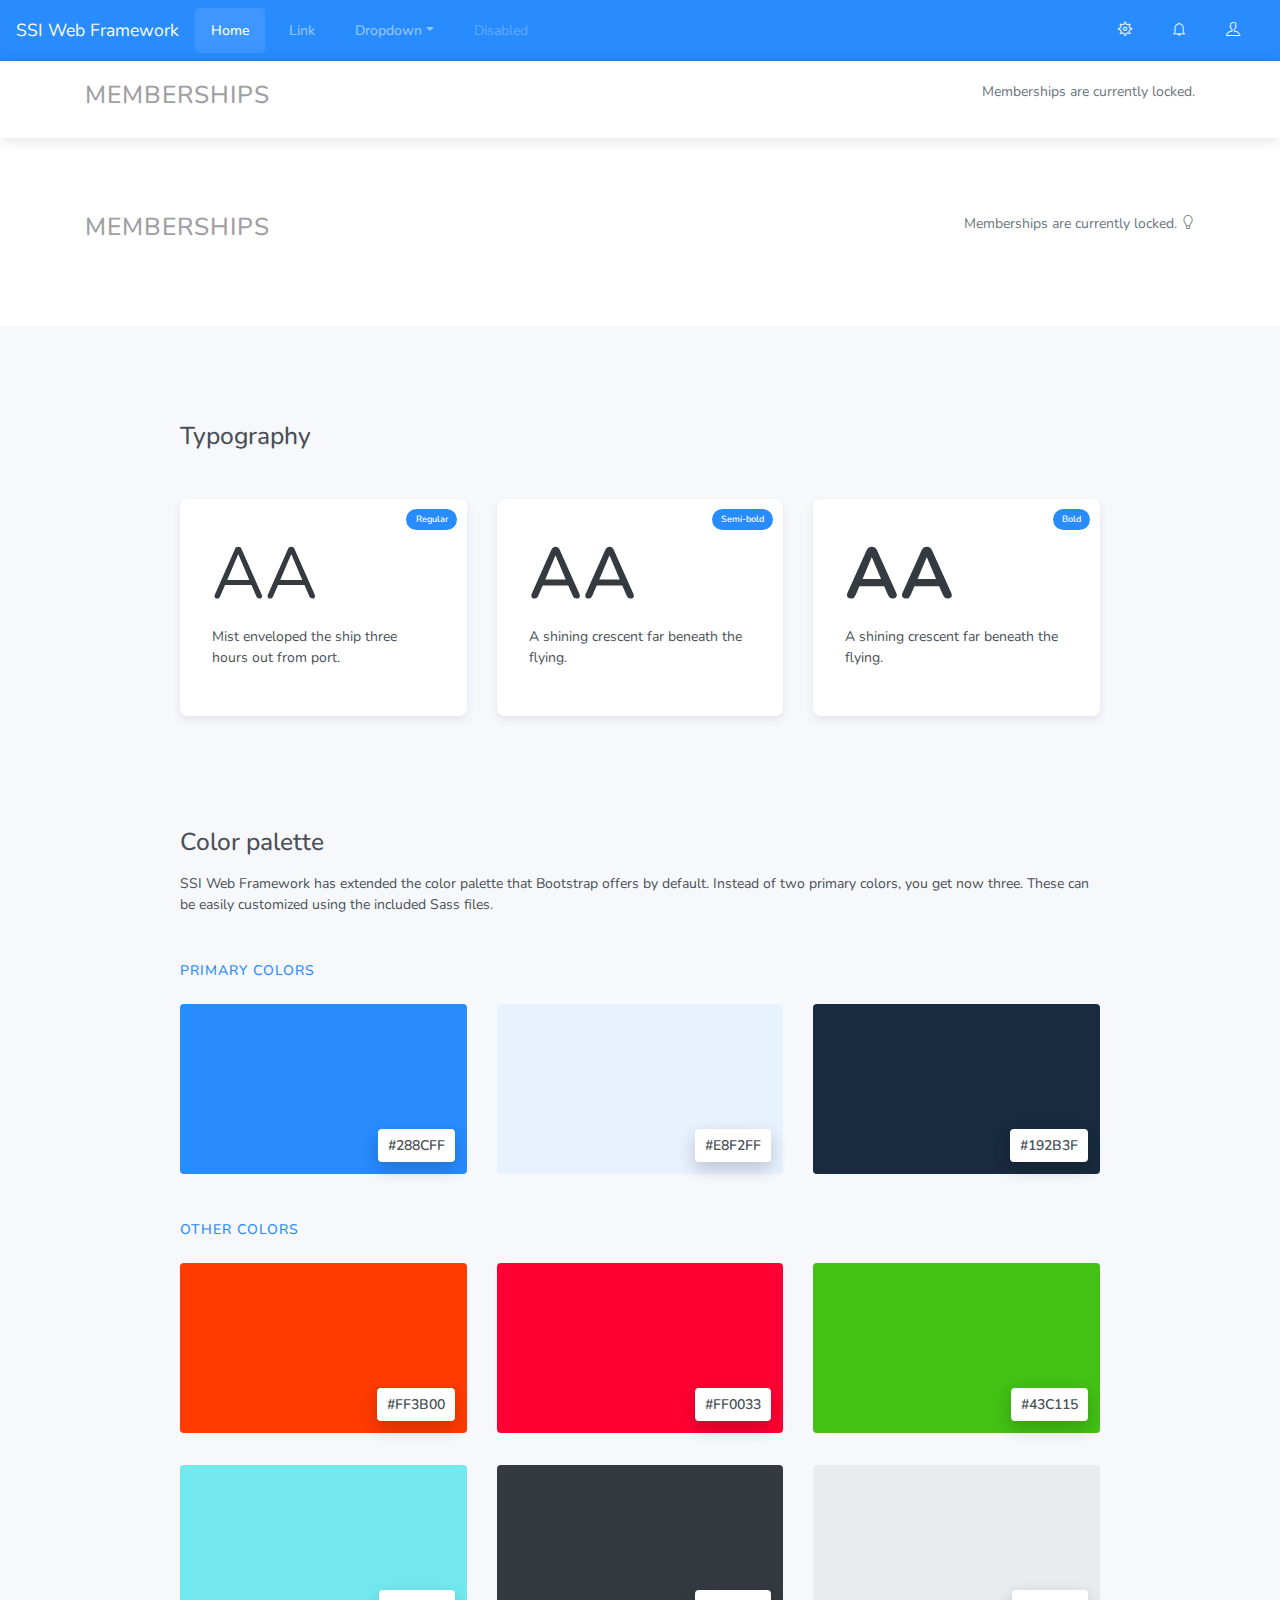
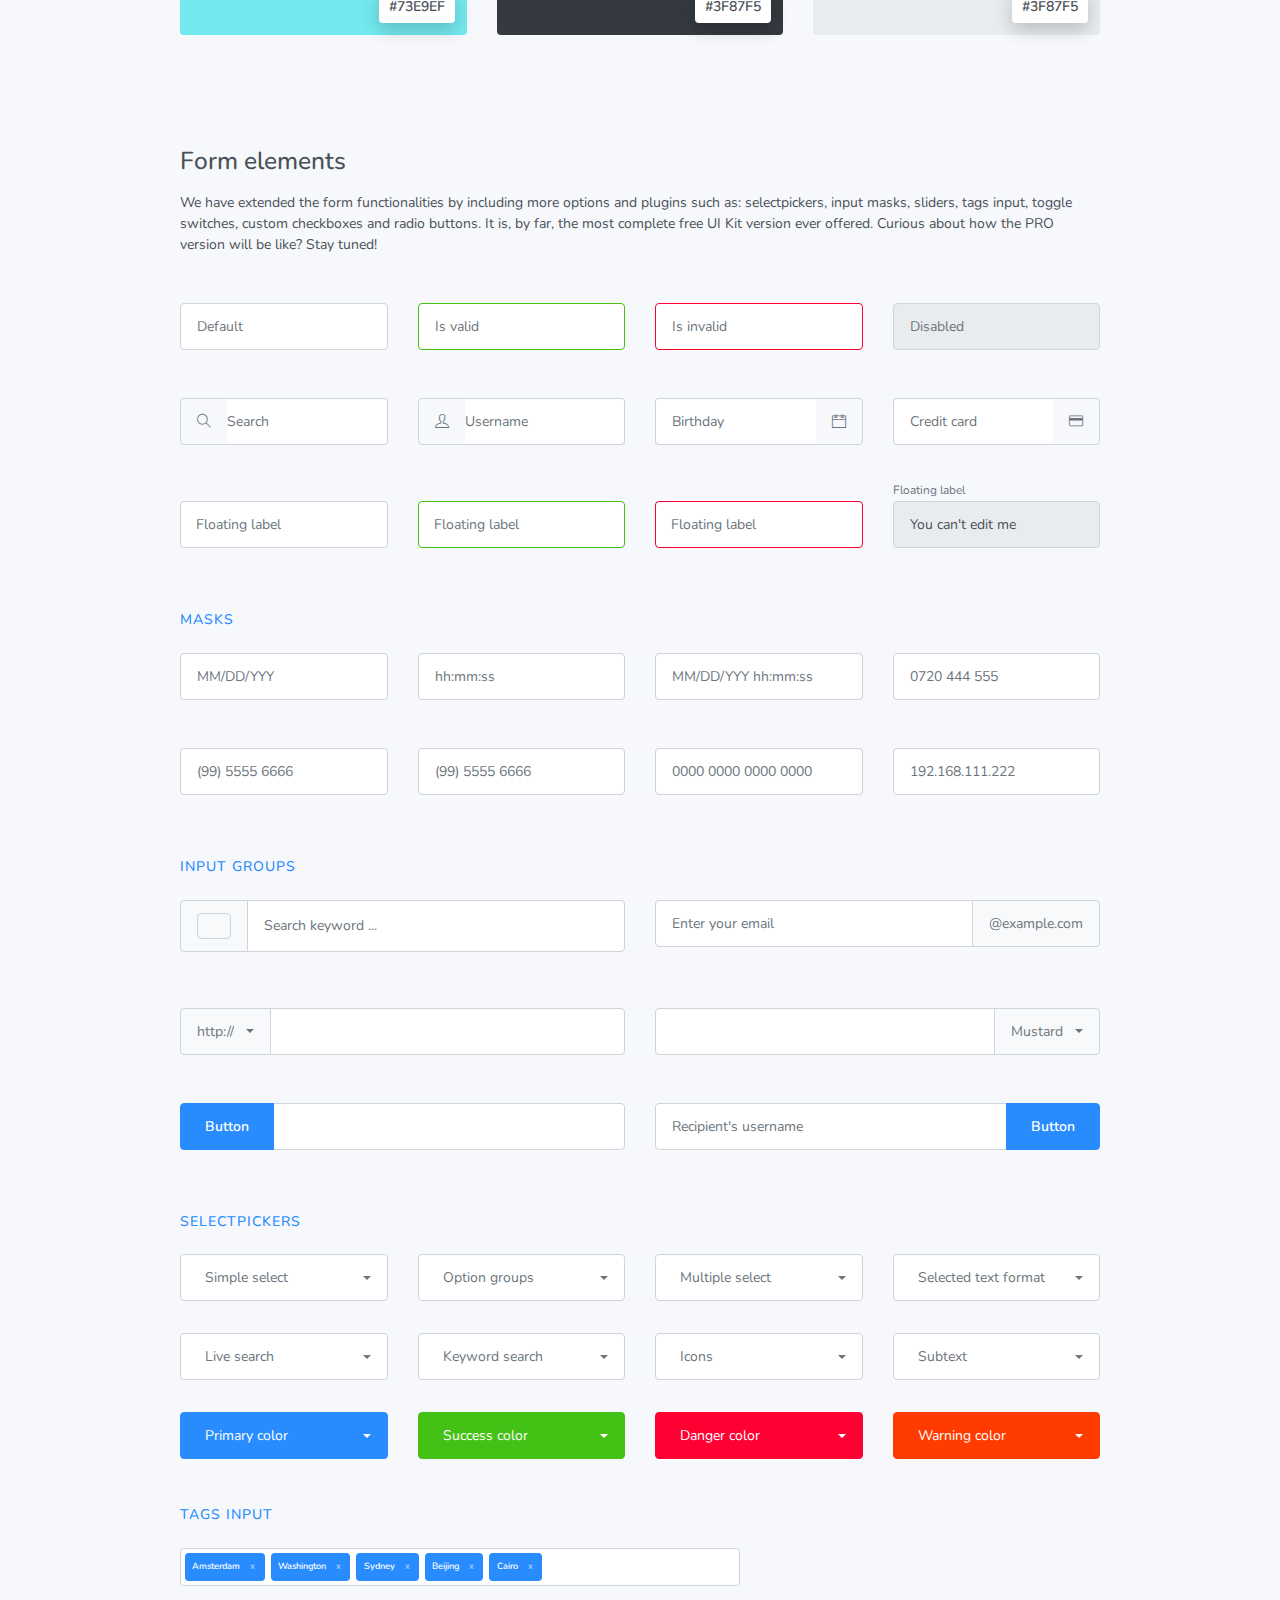
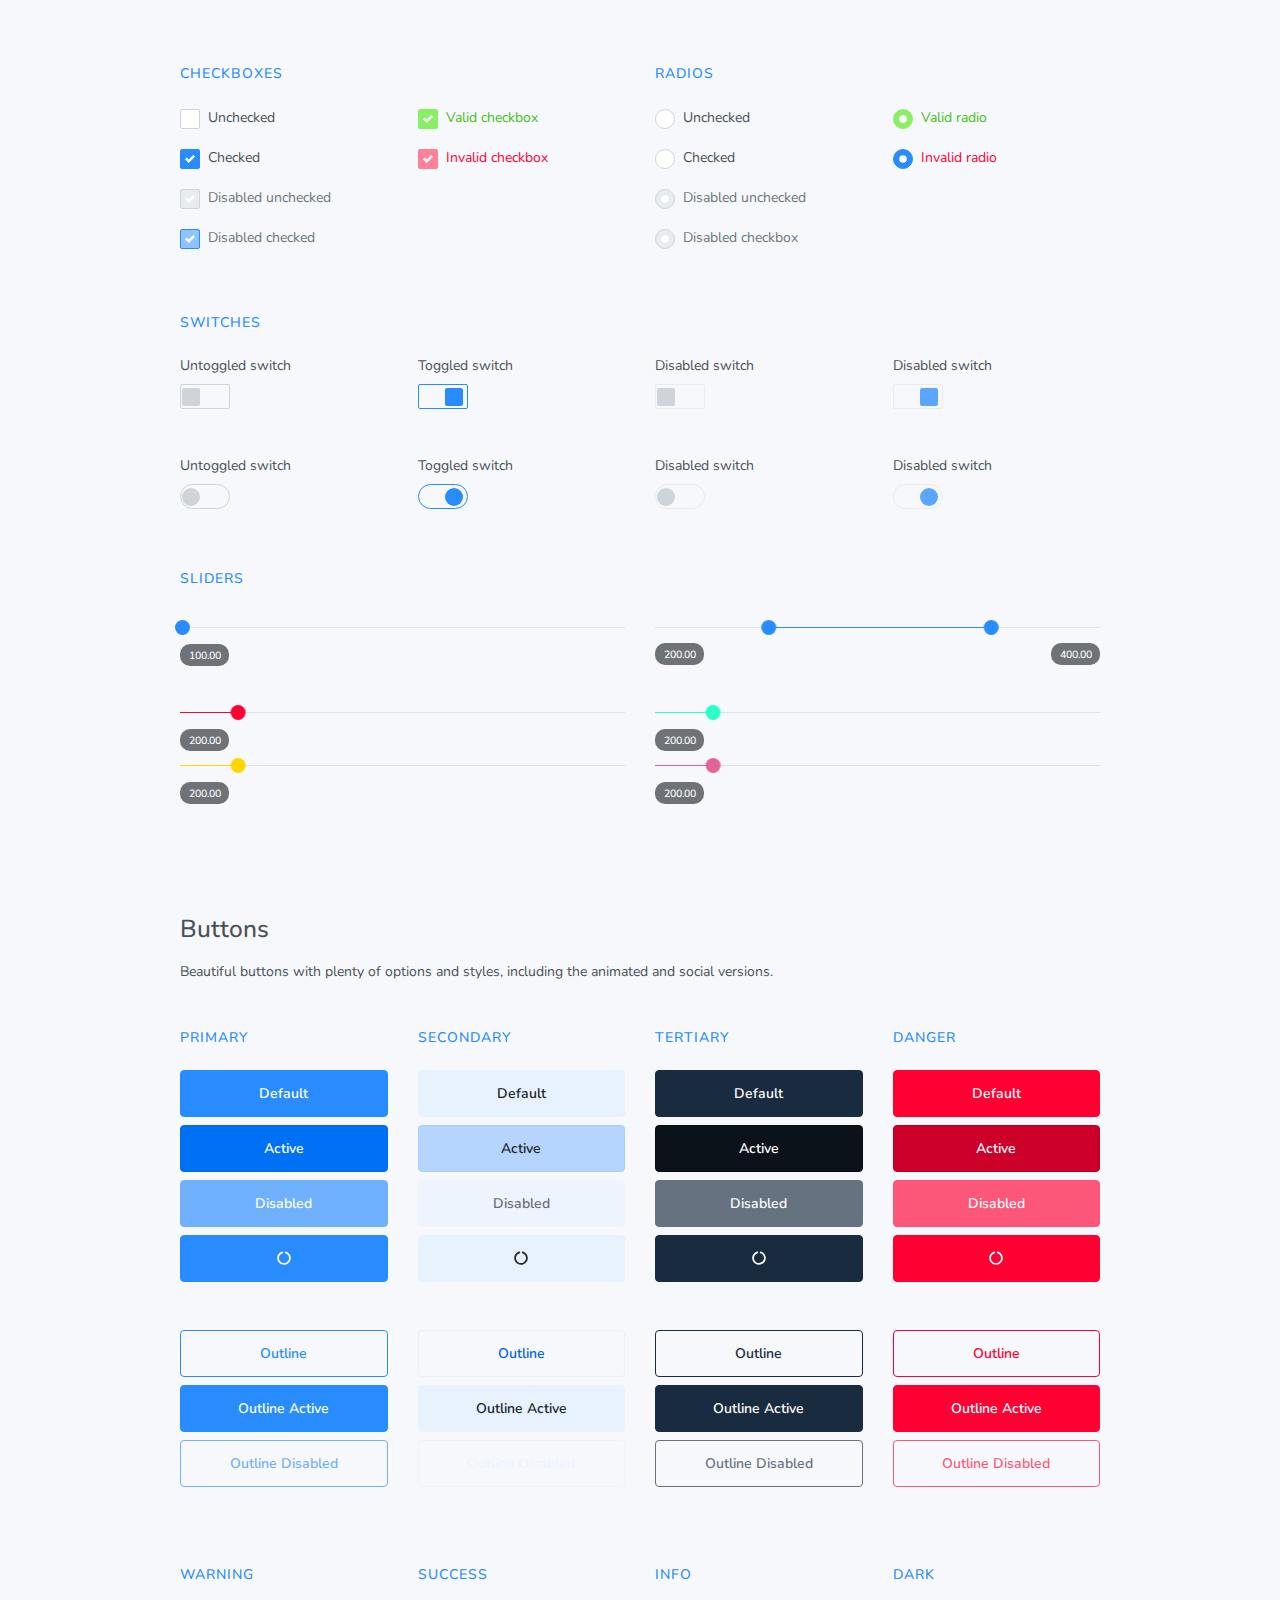
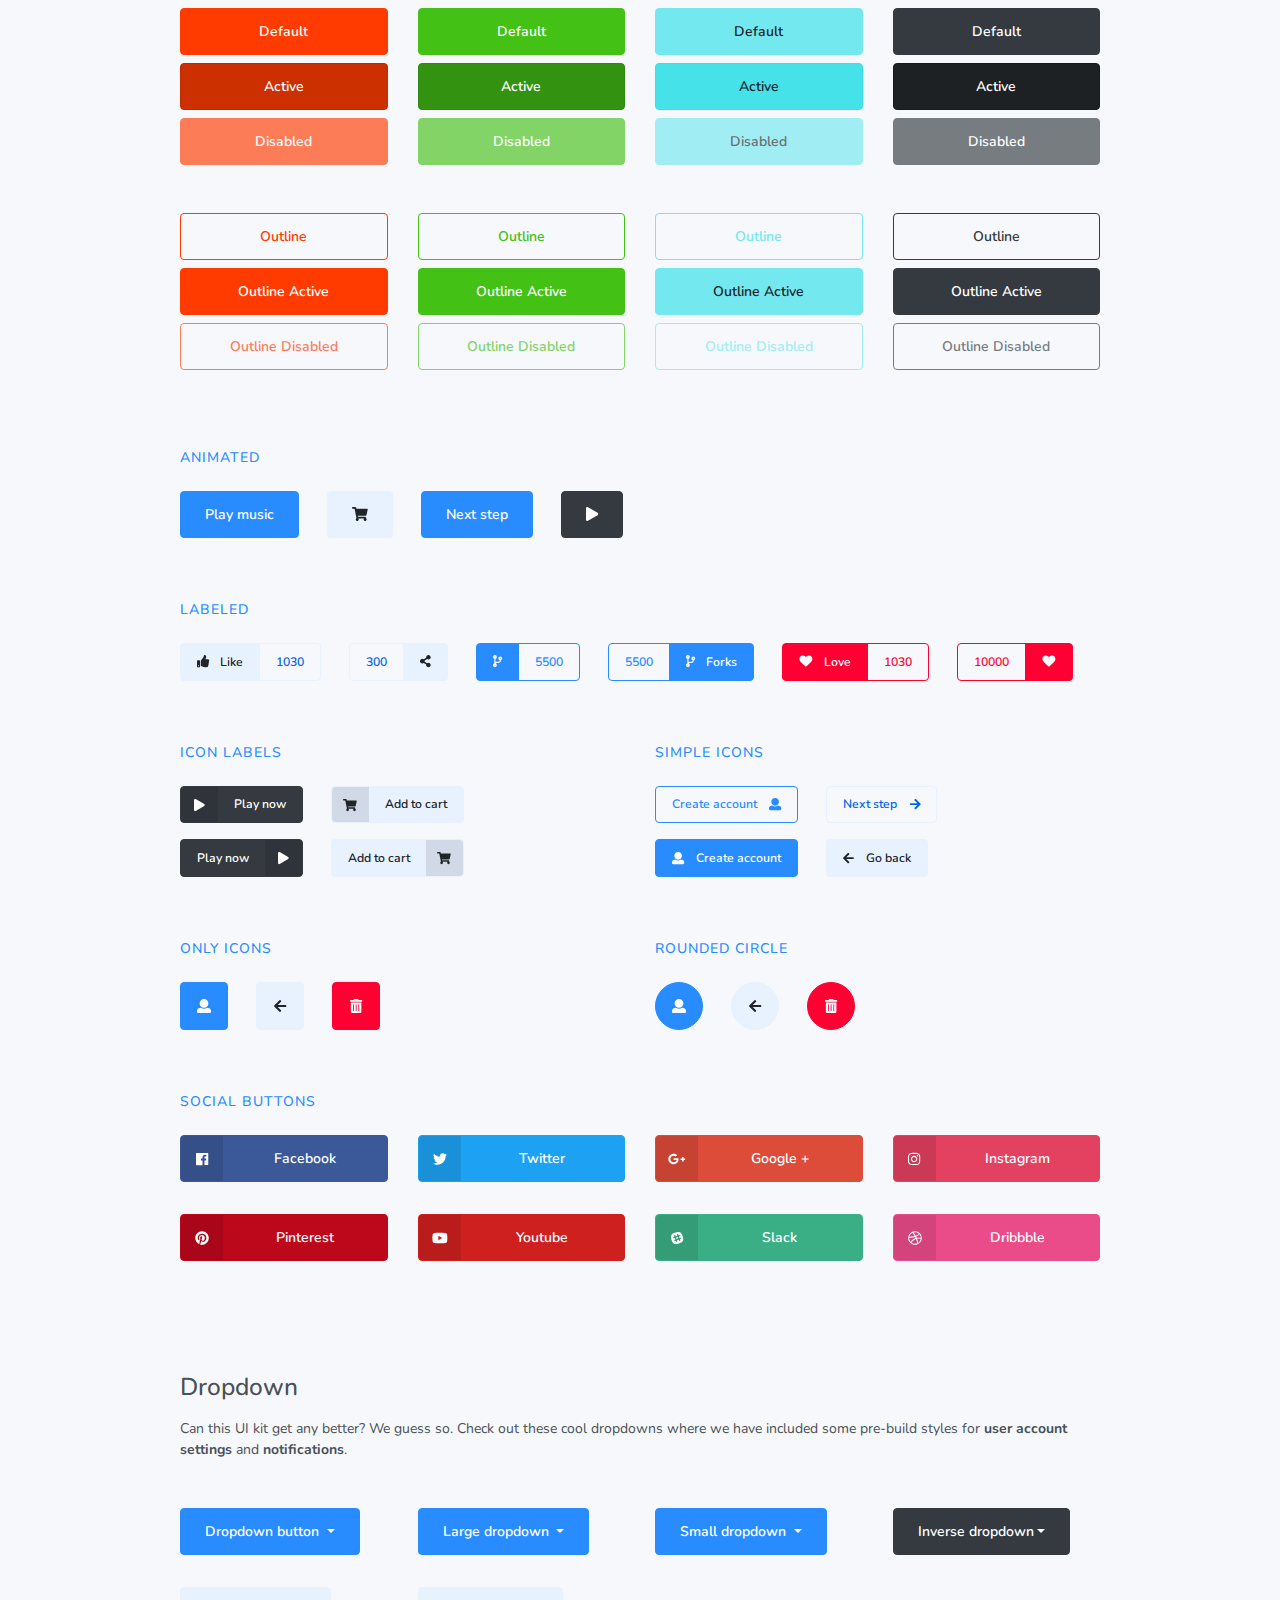
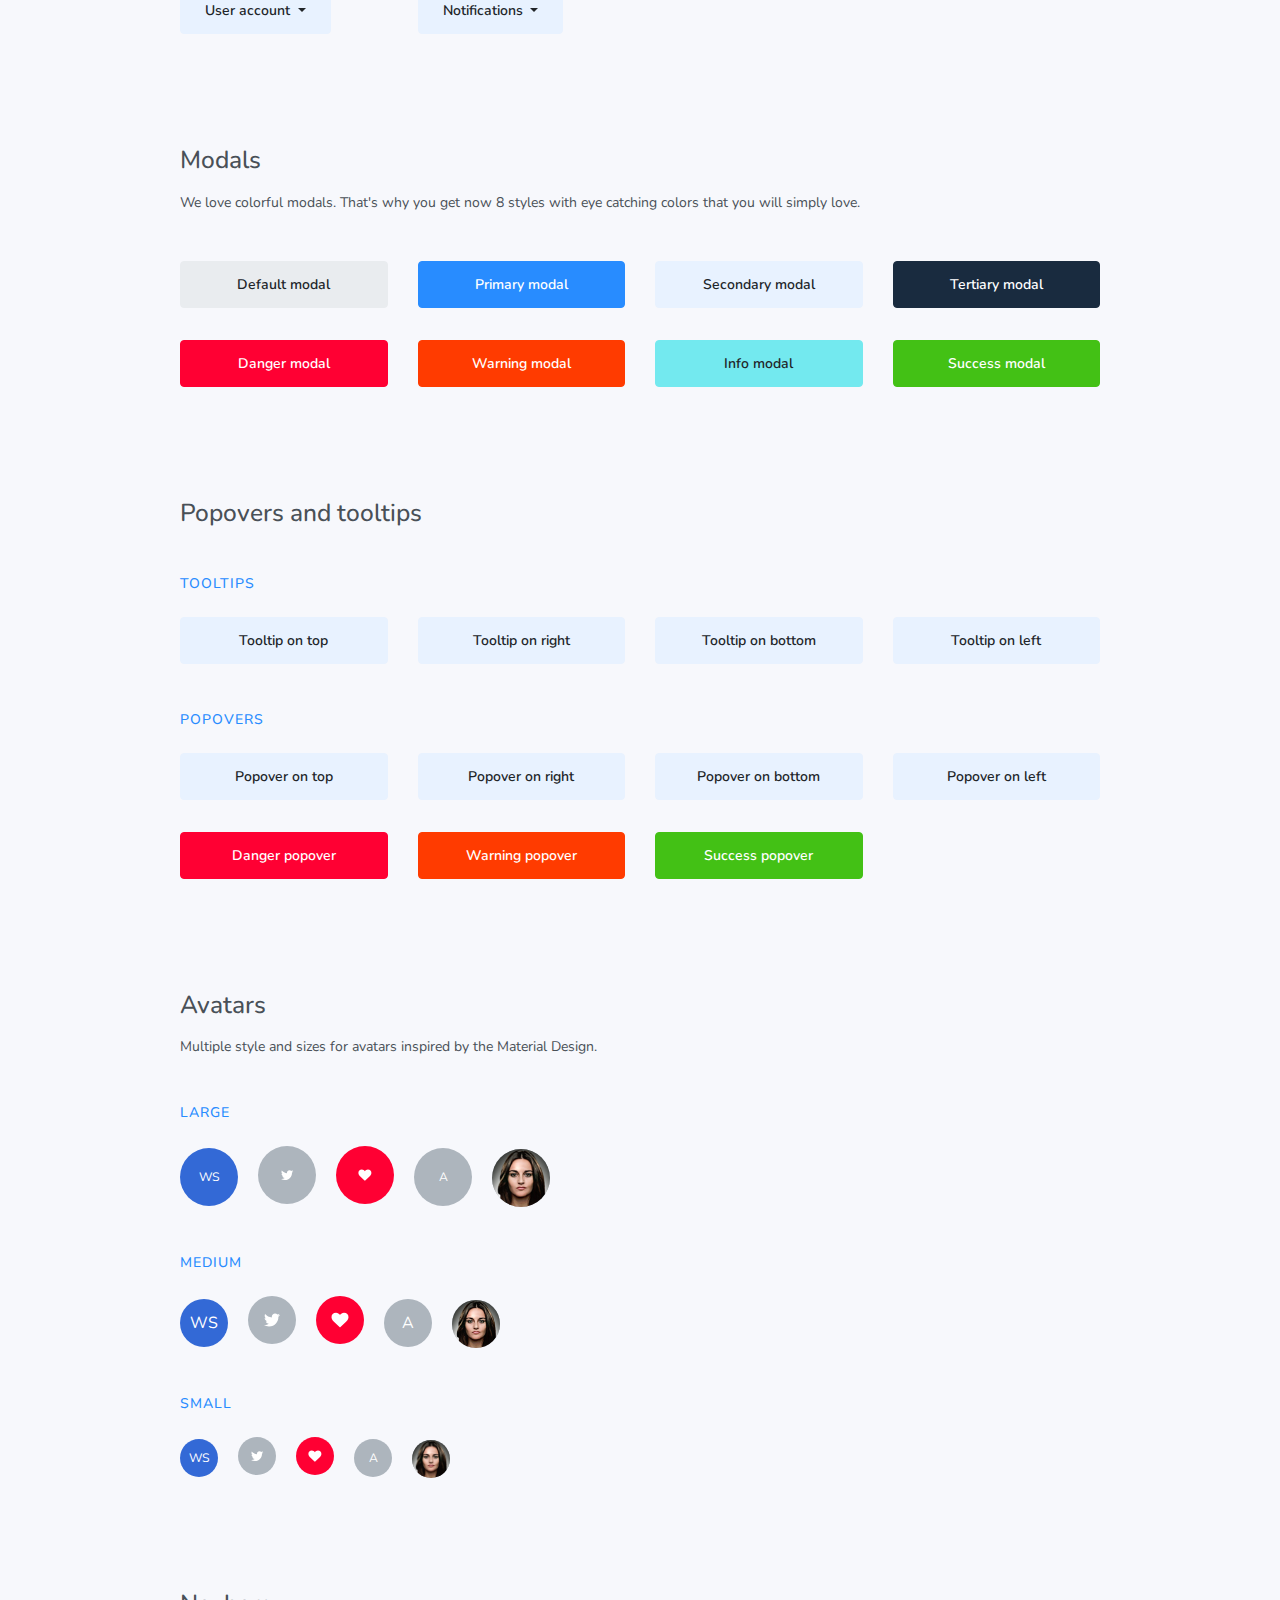
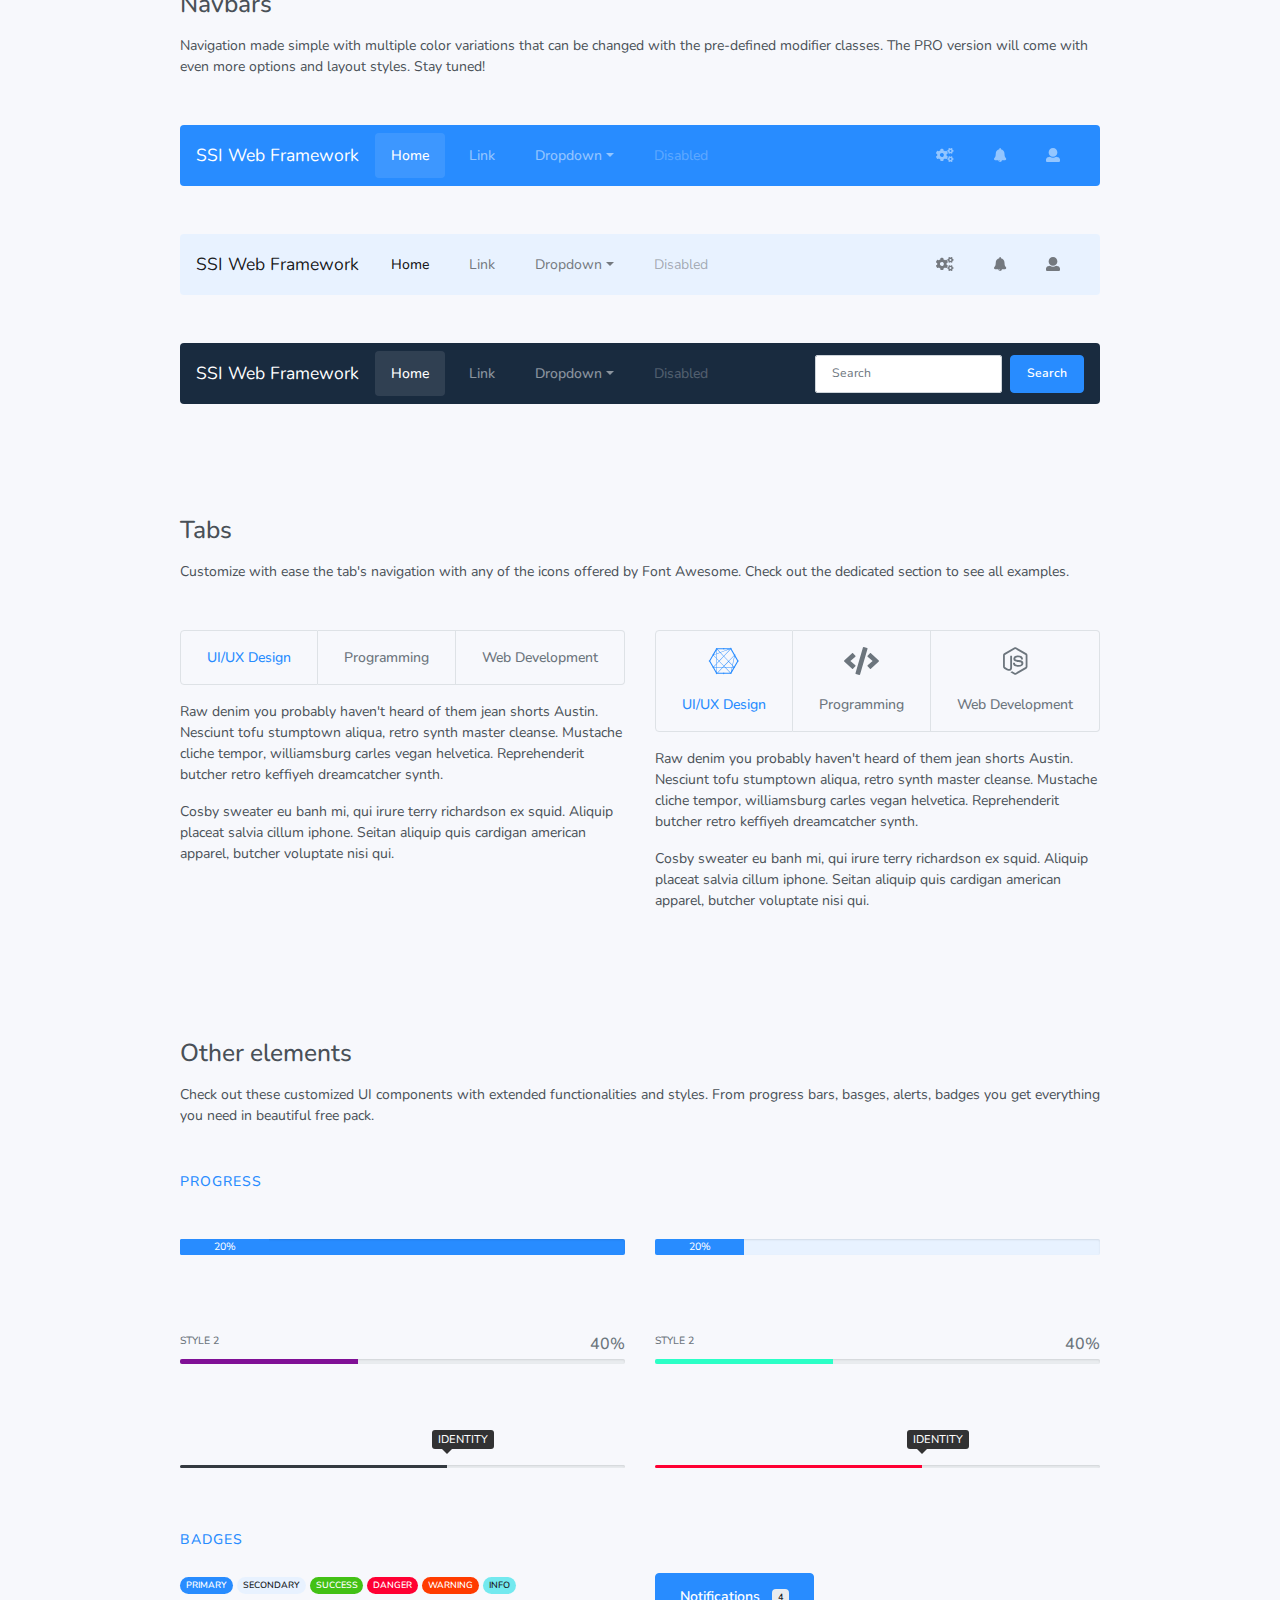
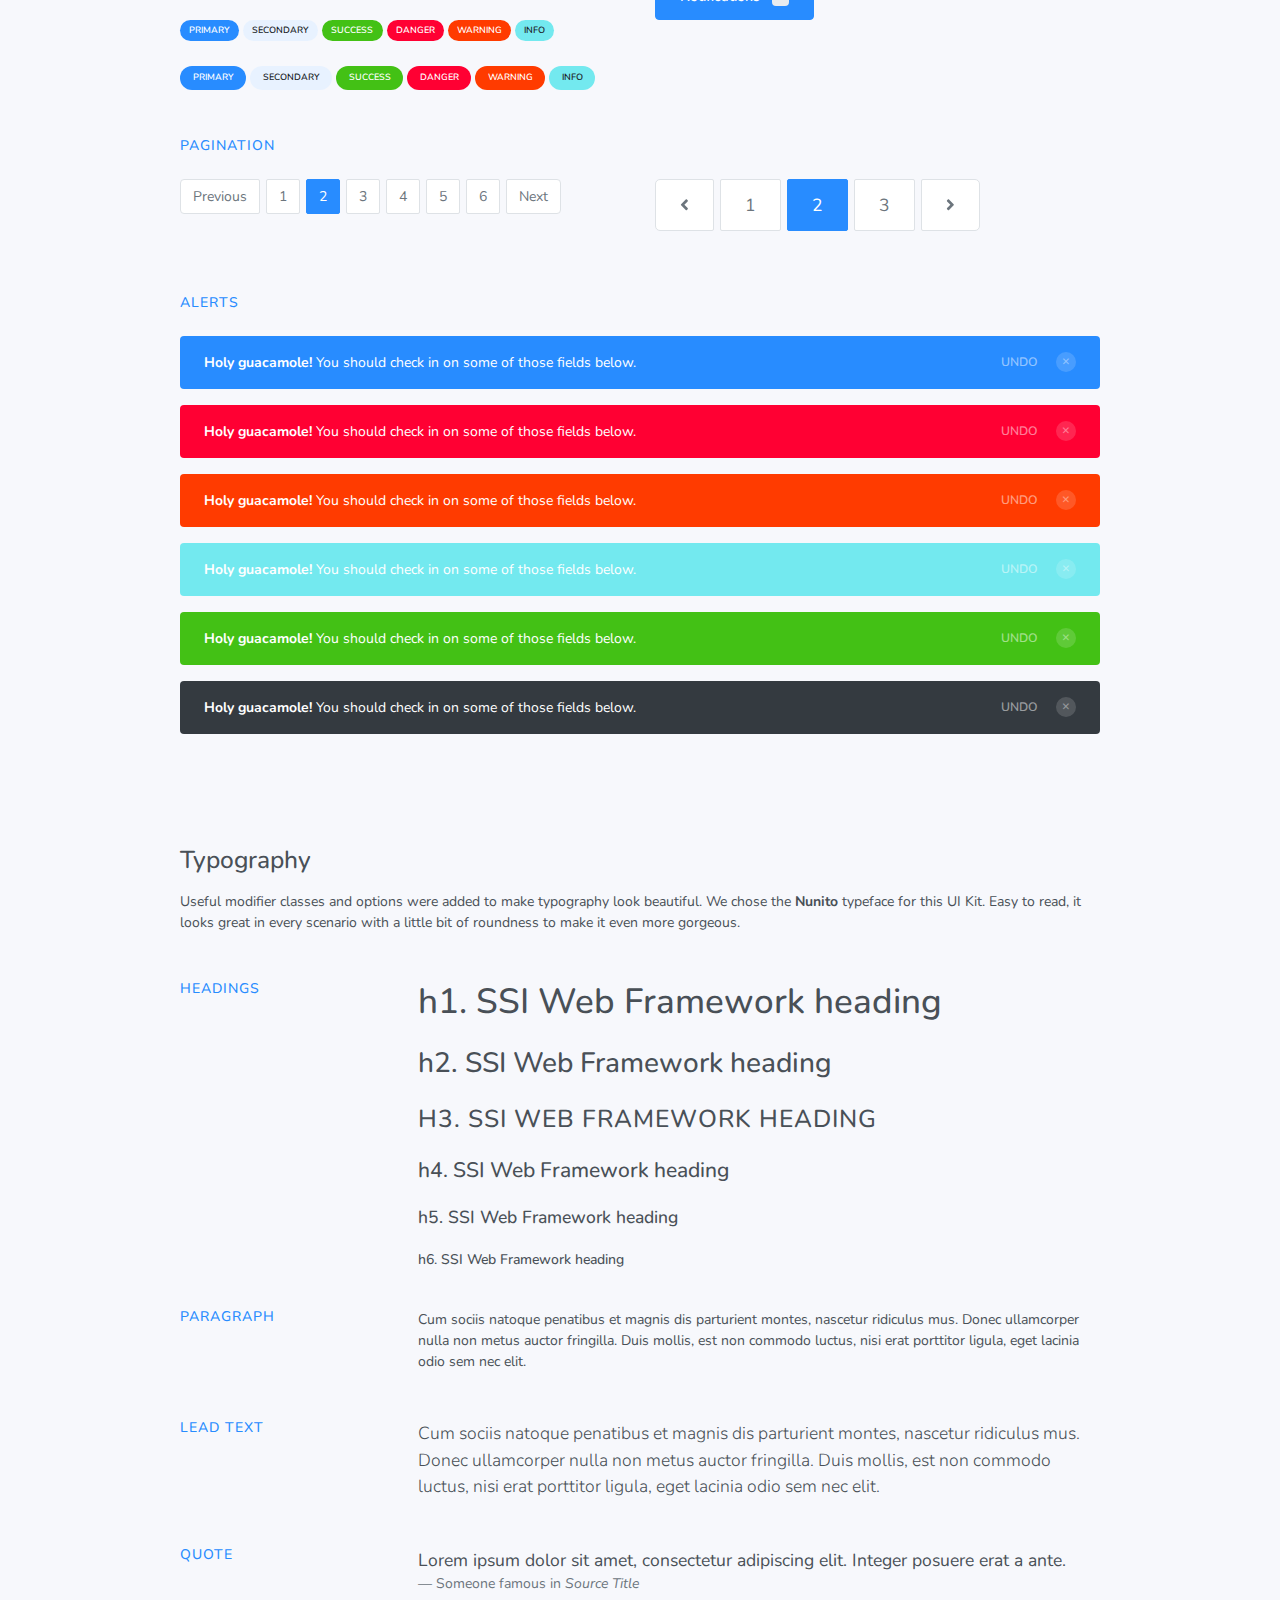
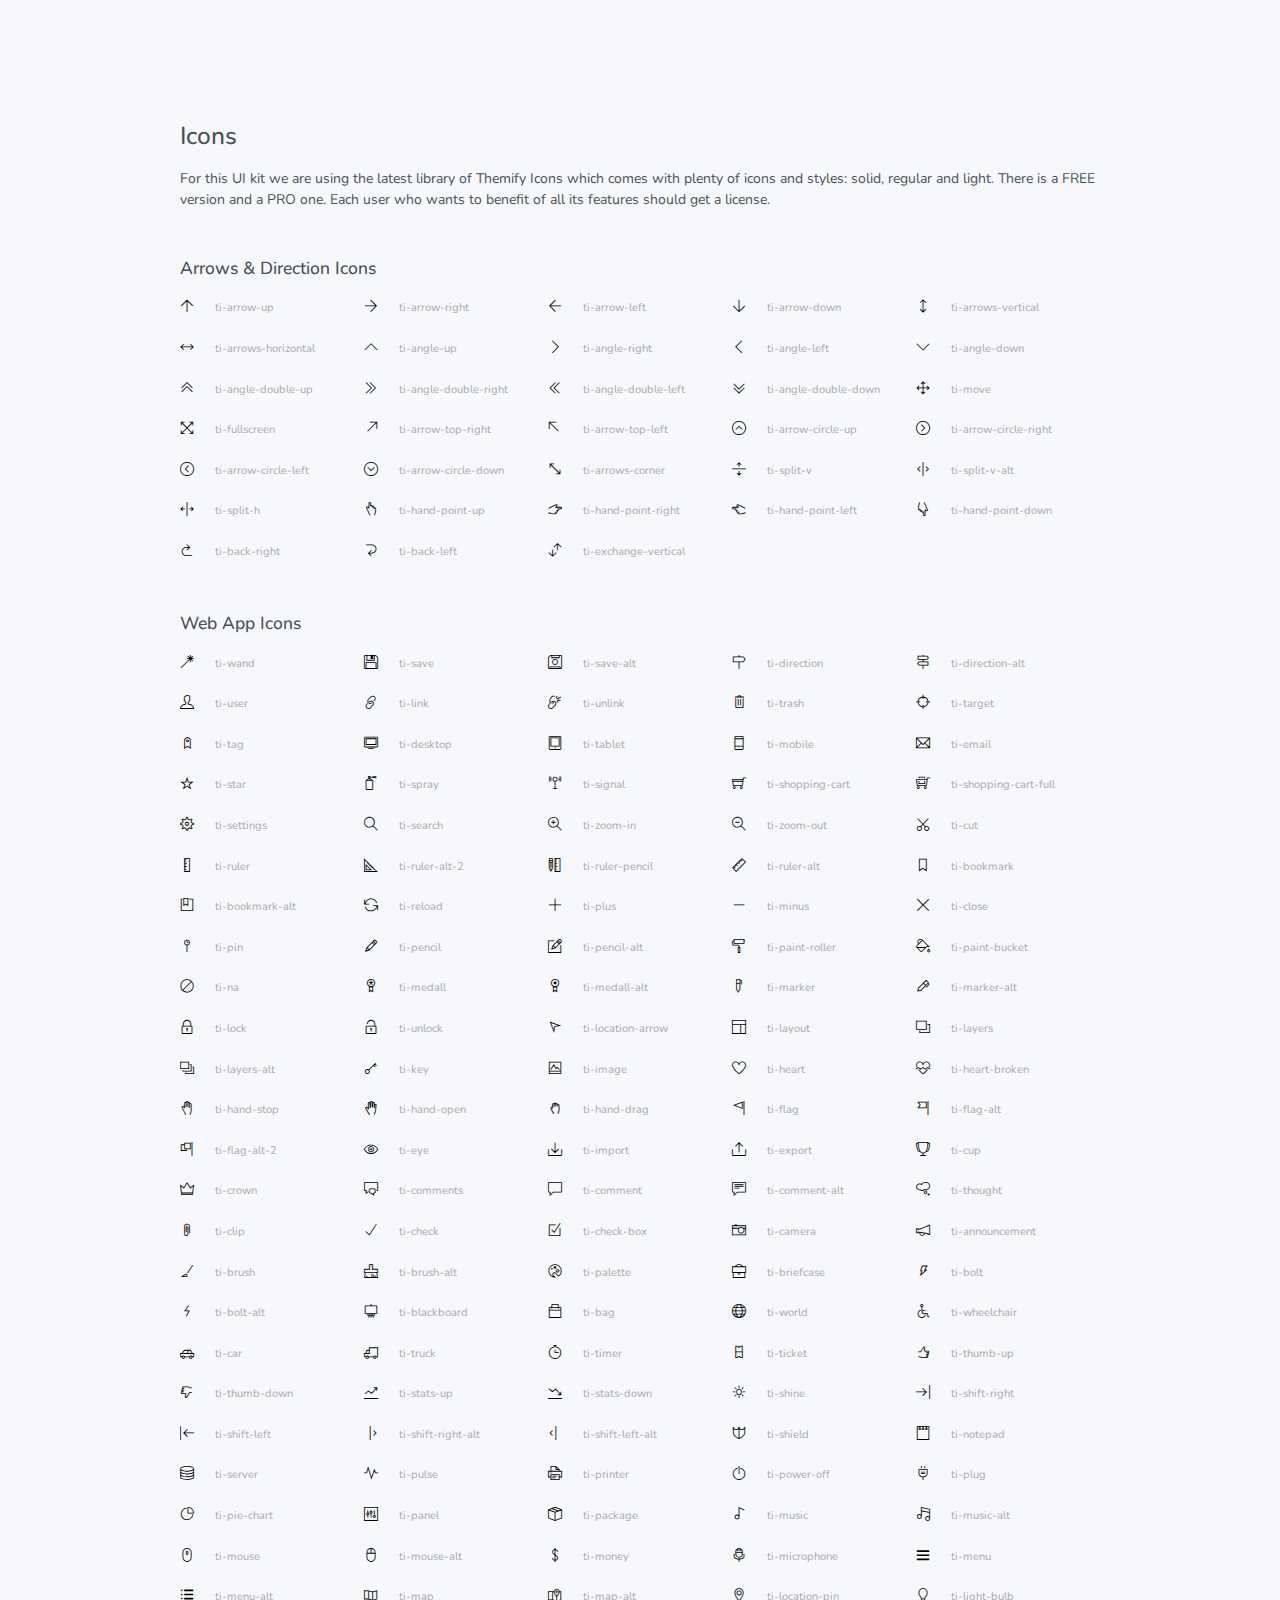
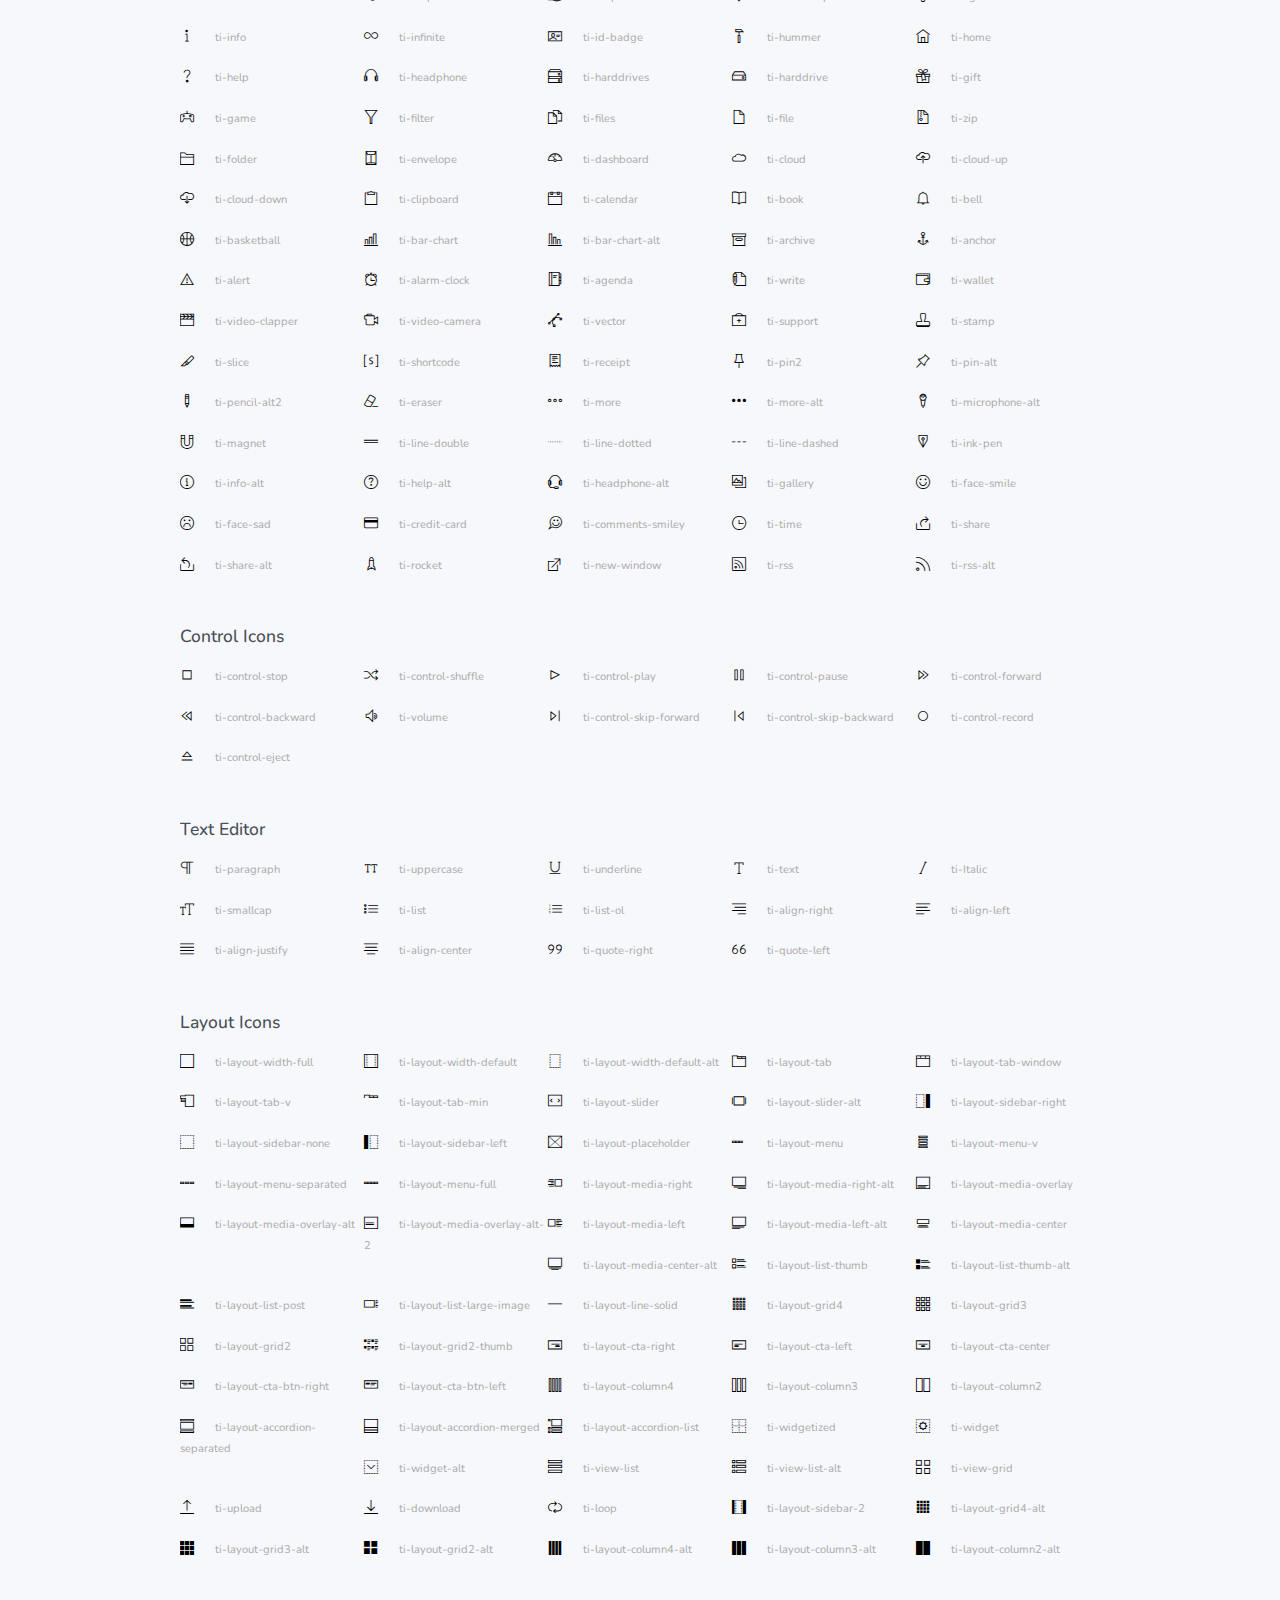
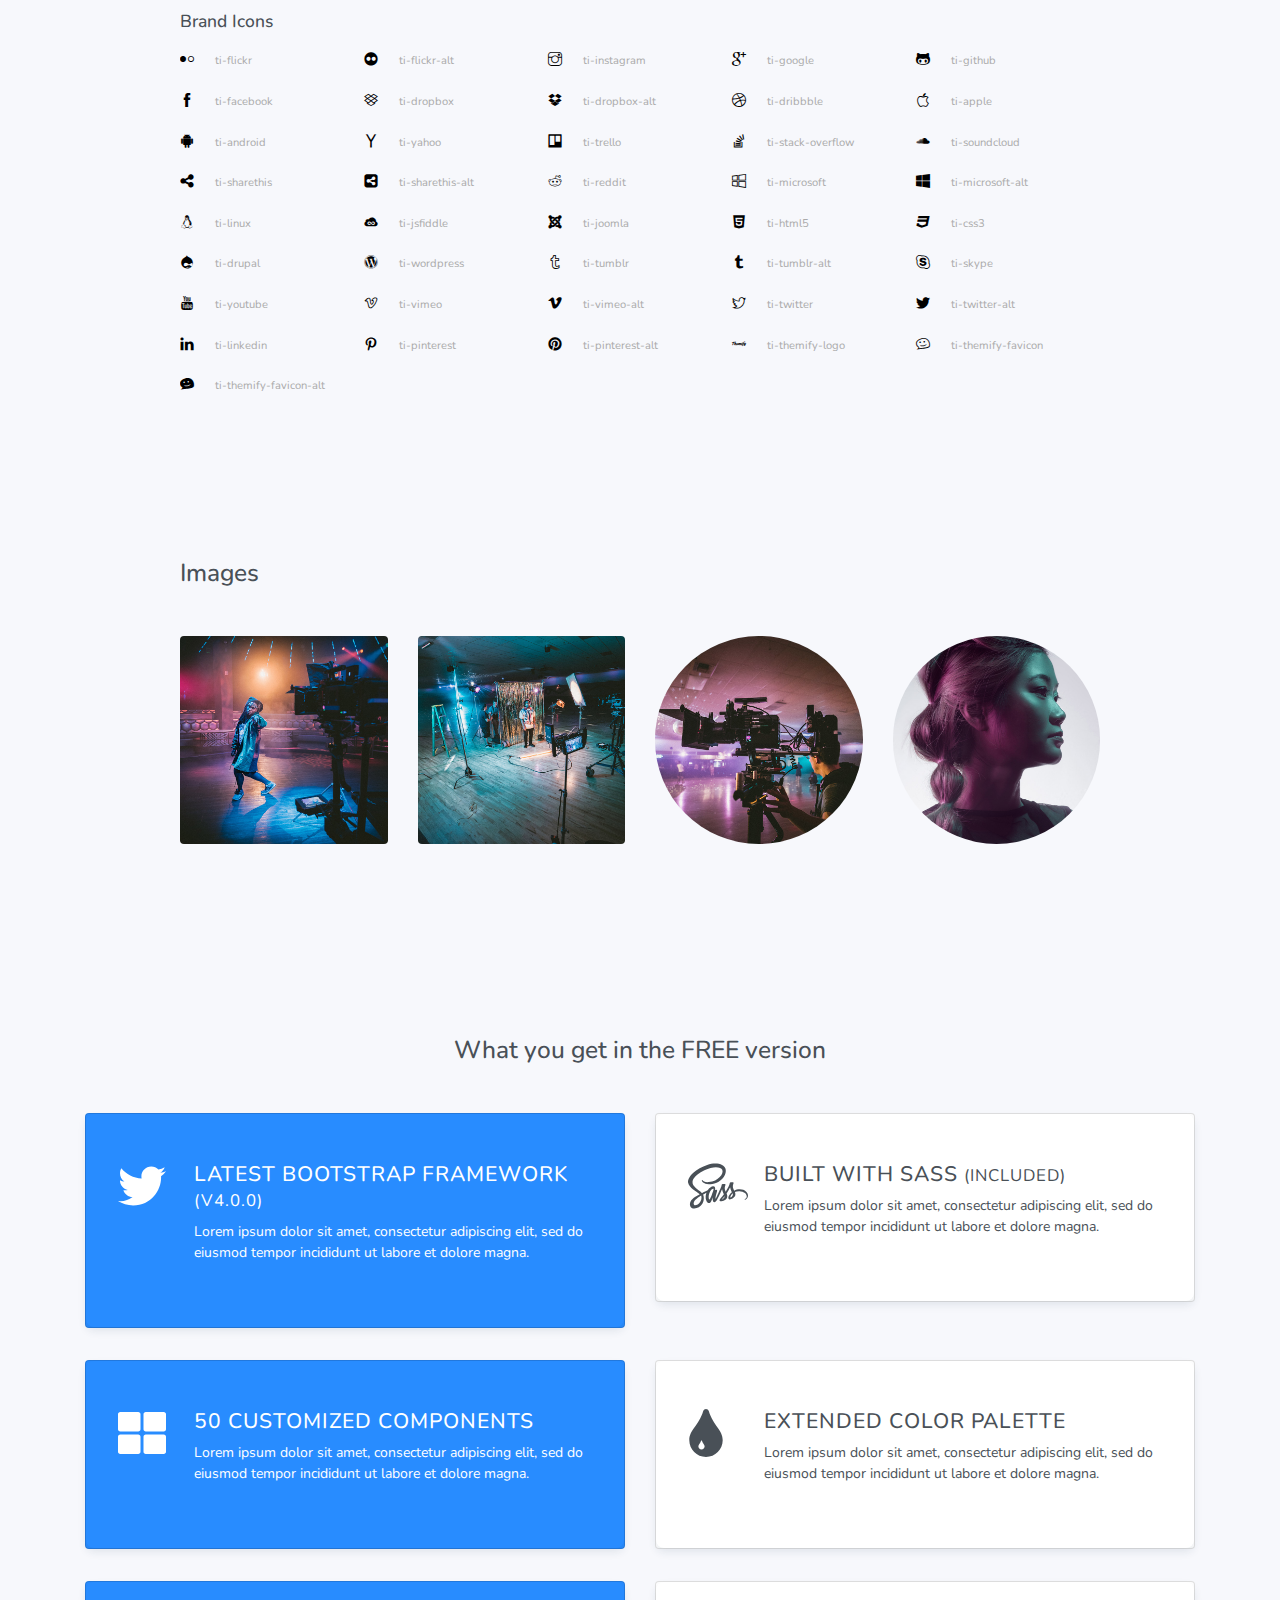
==== commit 610aad26: "Boiler plate creation and edits" ====
--- a/index.html
+++ b/index.html
@@ -17,7 +17,7 @@
     <link rel="stylesheet" href="./assets/demo-files/demo.css">
     <link rel="stylesheet" href="./assets/css/themify-icons.css">
     <!--[if lt IE 8]><!-->
-    <!--<link rel="stylesheet" href="assets/ie7/ie7.css">-->
+    <link rel="stylesheet" href="assets/ie7/ie7.css">
 
 
     <!-- Plugins -->
@@ -65,10 +65,10 @@
 
         <ul class="navbar-nav ml-auto">
             <li class="nav-item">
-                <a class="nav-link nav-link-icon" href="#"><span class="ti-settings"></span></a>
+                <a class="nav-link nav-link-icon" href="#"><span class="ti-settings icons"></span></a>
             </li>
             <li class="nav-item dropdown">
-                <a class="nav-link nav-link-icon" href="#" id="navbar_1_dropdown_2" role="button" data-toggle="dropdown" aria-haspopup="true" aria-expanded="false"><span class="ti-bell"></span></a>
+                <a class="nav-link nav-link-icon" href="#" id="navbar_1_dropdown_2" role="button" data-toggle="dropdown" aria-haspopup="true" aria-expanded="false"><span class="ti-bell icons"></span></a>
                 <div class="dropdown-menu dropdown-menu-right dropdown-menu-xl py-0">
                     <div class="py-3 px-3">
                         <h5 class="heading h6 mb-0">Notifications</h5>
@@ -108,12 +108,12 @@
                 </div>
             </li>
             <li class="nav-item dropdown">
-                <a class="nav-link nav-link-icon" href="#" id="navbar_1_dropdown_3" role="button" data-toggle="dropdown" aria-haspopup="true" aria-expanded="false"><span class="ti-user"></span></a>
+                <a class="nav-link nav-link-icon" href="#" id="navbar_1_dropdown_3" role="button" data-toggle="dropdown" aria-haspopup="true" aria-expanded="false"><span class="ti-user icons"></span></a>
                 <div class="dropdown-menu dropdown-menu-right">
                     <h6 class="dropdown-header"> User menu</h6>
                     <a class="dropdown-item" href="#">
                         <span class="float-right badge badge-primary">4</span>
-                        <span class="ti-email"></span> Messages
+                        <span class="ti-email "></span> Messages
                     </a>
                     <a class="dropdown-item" href="#">
                         <span class="ti-settings"></span> Settings
@@ -373,7 +373,7 @@
                                 <div class="form-group">
                                     <div class="input-group input-group-transparent mb-4">
                                         <div class="input-group-prepend">
-                                            <span class="input-group-text"><span class="ti-user"></span></span>
+                                            <span class="input-group-text"><span class="ti-user "></span></span>
                                         </div>
                                         <input type="text" class="form-control" placeholder="Username">
                                     </div>
@@ -3692,20 +3692,20 @@
                     <div class="">
                         <ul class="nav">
                             <li class="nav-item">
-                                <a class="nav-link active pl-0" href="https://webpixels.io/about">About us</a>
+                                <a class="nav-link active pl-0" href="#">About us</a>
                             </li>
                             <li class="nav-item">
-                                <a class="nav-link" href="https://github.com/webpixels/boomerang-ui-kit/issues">Support</a>
+                                <a class="nav-link" href="#">Support</a>
                             </li>
                             <li class="nav-item">
-                                <a class="nav-link" href="https://github.com/webpixels/boomerang-ui-kit/blob/master/license.md" target="_blank">License</a>
+                                <a class="nav-link" href="#" target="_blank">License</a>
                             </li>
                         </ul>
 
                         <div class="copyright mt-1">
                             <ul class="copy-links">
                                 <li>
-                                    &copy; 2018 <a href="https://webpixels.io" target="_blank">Webpixels</a>. All rights reserved.</a>
+                                    &copy; 2018 <a href="#" target="_blank">Webpixels</a>. All rights reserved.</a>
                                 </li>
                             </ul>
                         </div>
--- a/assets/css/demo.css
+++ b/assets/css/demo.css
@@ -567,5 +567,14 @@
     justify-content: flex-end;
 }
 
-
-
+.icons{
+    color: #fff;
+}
+
+
+/**,*/
+/**::before,*/
+/**::after {*/
+    /*box-sizing: border-box;*/
+    /*color: #fff;*/
+/*}*/